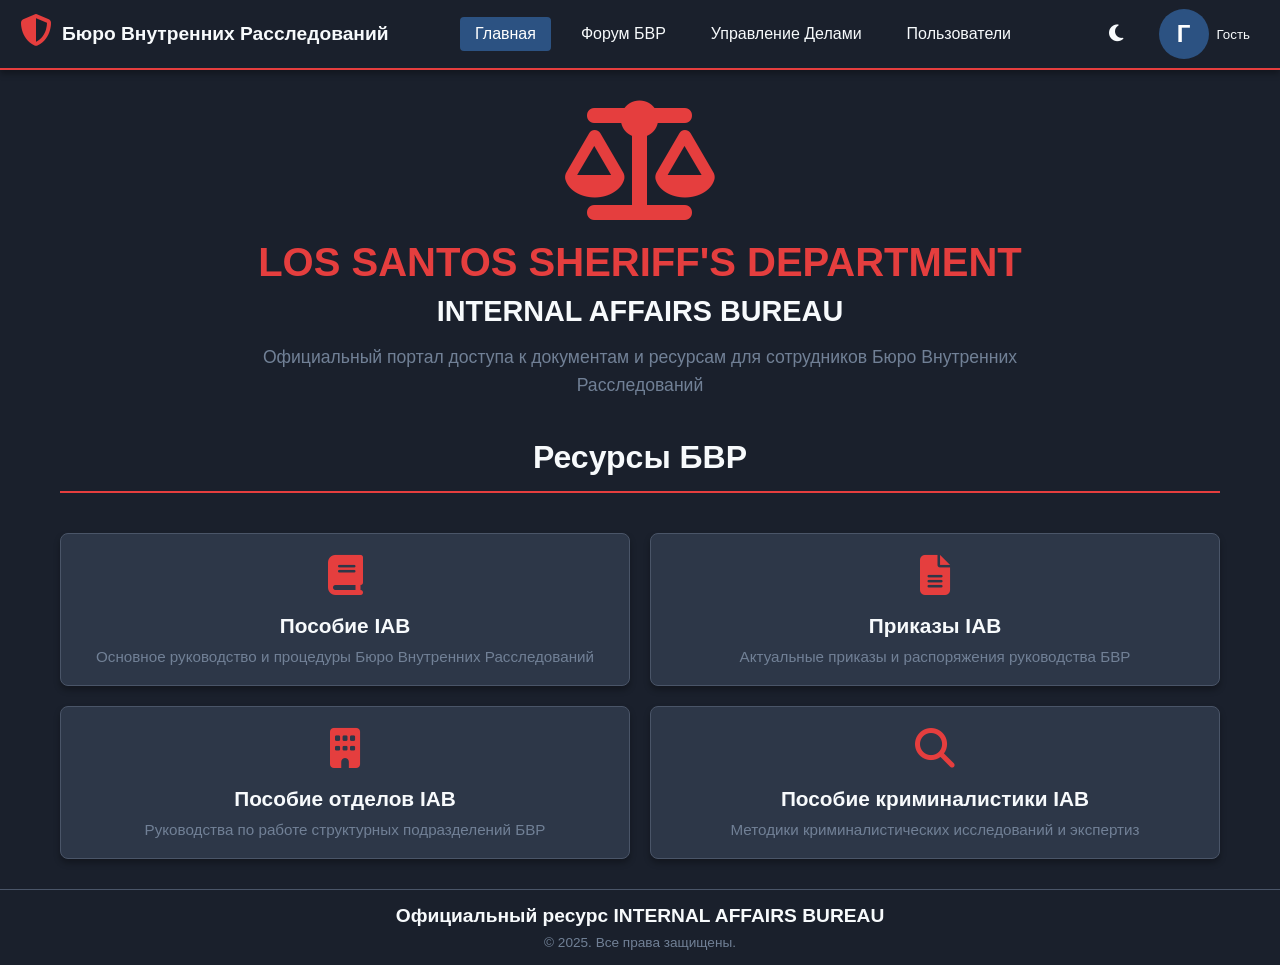
==== index.html @ ef1fb45d "Add files via upload" ====
<!DOCTYPE html>
<html lang="ru" data-theme="dark">
<head>
    <meta charset="UTF-8">
    <meta name="viewport" content="width=device-width, initial-scale=1.0">
    <title>Бюро Внутренних Расследований</title>
    <link rel="stylesheet" href="https://cdnjs.cloudflare.com/ajax/libs/font-awesome/6.4.0/css/all.min.css">
    <style>
        :root {
            --primary: #1a3a5f;
            --secondary: #2c5282;
            --accent: #e53e3e;
            --light: #f7fafc;
            --dark: #1a202c;
            --gray: #718096;
            --success: #38a169;
            --warning: #dd6b20;
            --danger: #e53e3e;
            --header-height: 70px;
            --footer-height: 60px;
            --transition: all 0.3s ease;
        }

        [data-theme="light"] {
            --bg: #f0f4f8;
            --text: #1a202c;
            --card-bg: #ffffff;
            --border: #e2e8f0;
            --nav-bg: #ffffff;
            --shadow: 0 4px 6px rgba(0, 0, 0, 0.1);
            --modal-bg: rgba(0, 0, 0, 0.5);
        }

        [data-theme="dark"] {
            --bg: #1a202c;
            --text: #f7fafc;
            --card-bg: #2d3748;
            --border: #4a5568;
            --nav-bg: #1a202c;
            --shadow: 0 4px 6px rgba(0, 0, 0, 0.3);
            --modal-bg: rgba(0, 0, 0, 0.7);
        }

        * {
            margin: 0;
            padding: 0;
            box-sizing: border-box;
            font-family: 'Segoe UI', Tahoma, Geneva, Verdana, sans-serif;
        }

        body {
            background-color: var(--bg);
            color: var(--text);
            min-height: 100vh;
            display: flex;
            flex-direction: column;
            transition: var(--transition);
        }

        /* Header Styles */
        header {
            background-color: var(--nav-bg);
            border-bottom: 2px solid var(--accent);
            height: var(--header-height);
            position: sticky;
            top: 0;
            z-index: 100;
            box-shadow: var(--shadow);
        }

        .navbar {
            display: flex;
            justify-content: space-between;
            align-items: center;
            padding: 0 20px;
            height: 100%;
        }

        .logo-container {
            display: flex;
            align-items: center;
            gap: 10px;
        }

        .logo {
            height: 40px;
            width: auto;
        }

        .brand {
            font-size: 1.2rem;
            font-weight: bold;
            color: var(--text);
        }

        .nav-links {
            display: flex;
            gap: 15px;
        }

        .nav-link {
            padding: 8px 15px;
            border-radius: 4px;
            color: var(--text);
            text-decoration: none;
            font-weight: 500;
            transition: var(--transition);
        }

        .nav-link:hover, .nav-link.active {
            background-color: var(--secondary);
            color: white;
        }

        .nav-controls {
            display: flex;
            align-items: center;
            gap: 15px;
        }

        .theme-toggle {
            background: none;
            border: none;
            color: var(--text);
            cursor: pointer;
            font-size: 1.2rem;
            width: 36px;
            height: 36px;
            border-radius: 50%;
            display: flex;
            align-items: center;
            justify-content: center;
            transition: var(--transition);
        }

        .theme-toggle:hover {
            background-color: rgba(255, 255, 255, 0.1);
        }

        .user-menu {
            position: relative;
        }

        .user-btn {
            background: none;
            border: none;
            color: var(--text);
            display: flex;
            align-items: center;
            gap: 8px;
            cursor: pointer;
            padding: 5px 10px;
            border-radius: 20px;
            transition: var(--transition);
        }

        .user-btn:hover {
            background-color: rgba(255, 255, 255, 0.1);
        }

        .user-avatar {
            width: 32px;
            height: 32px;
            border-radius: 50%;
            background-color: var(--secondary);
            display: flex;
            align-items: center;
            justify-content: center;
            color: white;
            font-weight: bold;
        }

        .dropdown {
            position: absolute;
            top: 100%;
            right: 0;
            background-color: var(--card-bg);
            border: 1px solid var(--border);
            border-radius: 6px;
            box-shadow: var(--shadow);
            min-width: 200px;
            margin-top: 5px;
            overflow: hidden;
            display: none;
            z-index: 10;
        }

        .dropdown.show {
            display: block;
        }

        .dropdown-item {
            padding: 10px 15px;
            color: var(--text);
            text-decoration: none;
            display: block;
            transition: var(--transition);
        }

        .dropdown-item:hover {
            background-color: var(--secondary);
            color: white;
        }

        /* Main Content Styles */
        main {
            flex: 1;
            padding: 30px 20px;
            max-width: 1200px;
            margin: 0 auto;
            width: 100%;
        }

        .hero {
            text-align: center;
            margin-bottom: 40px;
        }

        .main-logo {
            max-width: 300px;
            margin: 0 auto 20px;
            display: block;
        }

        .hero h1 {
            font-size: 2.5rem;
            margin-bottom: 10px;
            color: var(--accent);
        }

        .hero h2 {
            font-size: 1.8rem;
            margin-bottom: 15px;
            color: var(--text);
        }

        .hero p {
            font-size: 1.1rem;
            color: var(--gray);
            max-width: 800px;
            margin: 0 auto;
            line-height: 1.6;
        }

        .resources-grid {
            display: grid;
            grid-template-columns: repeat(2, 1fr);
            gap: 20px;
            margin-top: 40px;
        }

        .resource-card {
            background-color: var(--card-bg);
            border: 1px solid var(--border);
            border-radius: 8px;
            padding: 20px;
            text-align: center;
            transition: var(--transition);
            box-shadow: var(--shadow);
            cursor: pointer;
        }

        .resource-card:hover {
            transform: translateY(-5px);
            box-shadow: 0 10px 20px rgba(0, 0, 0, 0.1);
            border-color: var(--accent);
        }

        .resource-icon {
            font-size: 2.5rem;
            margin-bottom: 15px;
            color: var(--accent);
        }

        .resource-title {
            font-size: 1.3rem;
            margin-bottom: 10px;
            color: var(--text);
        }

        .resource-desc {
            color: var(--gray);
            font-size: 0.95rem;
        }

        /* Footer Styles */
        footer {
            background-color: var(--nav-bg);
            border-top: 1px solid var(--border);
            padding: 15px 20px;
            text-align: center;
            margin-top: auto;
        }

        .footer-content {
            display: flex;
            flex-direction: column;
            align-items: center;
        }

        .footer-logo {
            font-weight: bold;
            font-size: 1.2rem;
            margin-bottom: 8px;
            color: var(--text);
        }

        .copyright {
            font-size: 0.85rem;
            color: var(--gray);
        }

        /* Modal Styles */
        .modal {
            display: none;
            position: fixed;
            top: 0;
            left: 0;
            width: 100%;
            height: 100%;
            background-color: var(--modal-bg);
            z-index: 1000;
            align-items: center;
            justify-content: center;
        }

        .modal.show {
            display: flex;
        }

        .modal-content {
            background-color: var(--card-bg);
            border-radius: 8px;
            padding: 25px;
            width: 90%;
            max-width: 500px;
            position: relative;
            box-shadow: var(--shadow);
        }

        .close {
            position: absolute;
            top: 15px;
            right: 15px;
            font-size: 1.5rem;
            color: var(--text);
            cursor: pointer;
        }

        .close:hover {
            color: var(--accent);
        }

        .form-group {
            margin-bottom: 20px;
        }

        .form-group label {
            display: block;
            margin-bottom: 8px;
            font-weight: 500;
        }

        .form-group input,
        .form-group select,
        .form-group textarea {
            width: 100%;
            padding: 10px;
            border: 1px solid var(--border);
            border-radius: 4px;
            background-color: var(--bg);
            color: var(--text);
            font-size: 1rem;
        }

        /* Button Styles */
        .btn {
            display: inline-block;
            padding: 10px 20px;
            background-color: var(--secondary);
            color: white;
            border: none;
            border-radius: 4px;
            cursor: pointer;
            font-weight: 500;
            transition: var(--transition);
            text-decoration: none;
            font-size: 1rem;
        }

        .btn:hover {
            background-color: var(--primary);
            transform: translateY(-2px);
        }

        .btn-sm {
            padding: 6px 12px;
            font-size: 0.9rem;
        }

        .btn-accent {
            background-color: var(--accent);
        }

        .btn-accent:hover {
            background-color: #c53030;
        }

        .btn-danger {
            background-color: var(--danger);
        }

        .btn-danger:hover {
            background-color: #c53030;
        }

        /* Section Title */
        .section-title {
            text-align: center;
            margin: 0 0 30px;
            padding-bottom: 15px;
            border-bottom: 2px solid var(--accent);
            font-size: 2rem;
        }

        /* Page Content Styles */
        .page-content {
            display: none;
        }
        
        .page-content.active {
            display: block;
        }

        /* Responsive Styles */
        @media (max-width: 768px) {
            .resources-grid {
                grid-template-columns: 1fr;
            }
            
            .nav-links {
                display: none;
            }
            
            .brand {
                font-size: 1rem;
            }
            
            .case-controls, .user-controls {
                flex-direction: column;
            }
            
            .case-filters, .user-filters {
                width: 100%;
            }
            
            .user-item {
                flex-direction: column;
                align-items: flex-start;
            }
            
            .user-actions {
                width: 100%;
                justify-content: flex-end;
            }
            
            .hero h1 {
                font-size: 1.8rem;
            }
            
            .hero h2 {
                font-size: 1.4rem;
            }
        }
        
        /* Forum Styles */
        .forum-container {
            padding: 20px;
        }
        
        .forum-categories {
            display: flex;
            flex-direction: column;
            gap: 30px;
        }
        
        .forum-category {
            background-color: var(--card-bg);
            border-radius: 8px;
            padding: 20px;
            box-shadow: var(--shadow);
        }
        
        .forum-category h2 {
            margin-bottom: 15px;
            padding-bottom: 10px;
            border-bottom: 1px solid var(--border);
        }
        
        .forum-sections {
            display: grid;
            grid-template-columns: repeat(auto-fill, minmax(300px, 1fr));
            gap: 15px;
        }
        
        .forum-section {
            background-color: var(--bg);
            border-radius: 6px;
            padding: 15px;
            display: flex;
            gap: 15px;
            align-items: center;
            transition: var(--transition);
            border: 1px solid var(--border);
            cursor: pointer;
        }
        
        .forum-section:hover {
            border-color: var(--accent);
            transform: translateY(-3px);
        }
        
        .forum-section i {
            font-size: 2rem;
            color: var(--accent);
        }
        
        /* Case Management Styles */
        .case-management {
            padding: 20px;
        }
        
        .case-controls {
            display: flex;
            justify-content: space-between;
            margin-bottom: 20px;
            flex-wrap: wrap;
            gap: 10px;
        }
        
        .case-filters {
            display: flex;
            gap: 10px;
        }
        
        .cases-list {
            display: grid;
            grid-template-columns: repeat(auto-fill, minmax(350px, 1fr));
            gap: 20px;
        }
        
        .case-item {
            background-color: var(--card-bg);
            border-radius: 8px;
            padding: 20px;
            box-shadow: var(--shadow);
            border: 1px solid var(--border);
            display: flex;
            flex-direction: column;
            gap: 15px;
        }
        
        .case-header {
            display: flex;
            justify-content: space-between;
            align-items: center;
            border-bottom: 1px solid var(--border);
            padding-bottom: 10px;
        }
        
        .case-status {
            padding: 4px 10px;
            border-radius: 20px;
            font-size: 0.85rem;
            font-weight: 500;
        }
        
        .case-status.active {
            background-color: rgba(56, 161, 105, 0.2);
            color: var(--success);
        }
        
        .case-status.pending {
            background-color: rgba(221, 107, 32, 0.2);
            color: var(--warning);
        }
        
        .case-status.closed {
            background-color: rgba(66, 153, 225, 0.2);
            color: #4299e1;
        }
        
        .case-content p {
            margin-bottom: 8px;
            font-size: 0.95rem;
        }
        
        .case-actions {
            display: flex;
            gap: 10px;
            margin-top: auto;
        }
        
        /* Users Management Styles */
        .users-management {
            padding: 20px;
        }
        
        .user-controls {
            display: flex;
            justify-content: space-between;
            margin-bottom: 20px;
            flex-wrap: wrap;
            gap: 10px;
        }
        
        .user-filters {
            display: flex;
            gap: 10px;
        }
        
        .users-list {
            display: flex;
            flex-direction: column;
            gap: 15px;
        }
        
        .user-item {
            background-color: var(--card-bg);
            border-radius: 8px;
            padding: 15px;
            display: flex;
            align-items: center;
            gap: 20px;
            box-shadow: var(--shadow);
        }
        
        .user-avatar {
            width: 50px;
            height: 50px;
            border-radius: 50%;
            background-color: var(--secondary);
            display: flex;
            align-items: center;
            justify-content: center;
            color: white;
            font-size: 1.5rem;
        }
        
        .user-info {
            flex: 1;
        }
        
        .user-actions {
            display: flex;
            gap: 10px;
        }
        
        /* Profile Settings Styles */
        .profile-settings {
            padding: 20px;
            max-width: 600px;
            margin: 0 auto;
        }
        
        .settings-form {
            background-color: var(--card-bg);
            border-radius: 8px;
            padding: 25px;
            box-shadow: var(--shadow);
        }
        
        .avatar-preview {
            width: 100px;
            height: 100px;
            border-radius: 50%;
            background-color: var(--secondary);
            margin: 0 auto 20px;
            display: flex;
            align-items: center;
            justify-content: center;
            color: white;
            font-size: 2.5rem;
            cursor: pointer;
            transition: var(--transition);
        }
        
        .avatar-preview:hover {
            transform: scale(1.05);
        }
        
        /* BBCode Editor */
        .bbcode-toolbar {
            display: flex;
            flex-wrap: wrap;
            gap: 5px;
            margin-bottom: 10px;
            padding: 10px;
            background-color: var(--bg);
            border-radius: 4px;
        }
        
        .bbcode-btn {
            padding: 6px 10px;
            background-color: var(--secondary);
            color: white;
            border: none;
            border-radius: 4px;
            cursor: pointer;
            font-size: 0.9rem;
        }
        
        /* Forum Topic Styles */
        .topics-list {
            margin-top: 20px;
        }
        
        .topic-item {
            background-color: var(--card-bg);
            border-radius: 8px;
            padding: 15px;
            margin-bottom: 15px;
            box-shadow: var(--shadow);
            border-left: 4px solid var(--accent);
        }
        
        .topic-header {
            display: flex;
            justify-content: space-between;
            margin-bottom: 10px;
        }
        
        .topic-author {
            font-weight: bold;
            color: var(--accent);
        }
        
        .topic-date {
            color: var(--gray);
            font-size: 0.9rem;
        }
        
        .topic-content {
            line-height: 1.6;
        }
        
        .topic-actions {
            display: flex;
            gap: 10px;
            margin-top: 15px;
        }
        
        /* Case Form */
        .case-form {
            background-color: var(--card-bg);
            border-radius: 8px;
            padding: 20px;
            margin-top: 20px;
            box-shadow: var(--shadow);
        }
    </style>
</head>
<body>
    <!-- Header with Navigation -->
    <header>
        <div class="navbar">
            <div class="logo-container">
                <div class="logo">
                    <i class="fas fa-shield-alt" style="font-size: 32px; color: #e53e3e;"></i>
                </div>
                <div class="brand">Бюро Внутренних Расследований</div>
            </div>
            
            <div class="nav-links">
                <a href="#" class="nav-link active" data-page="home">Главная</a>
                <a href="#" class="nav-link" data-page="forum">Форум БВР</a>
                <a href="#" class="nav-link" data-page="case-management">Управление Делами</a>
                <a href="#" class="nav-link" data-page="users">Пользователи</a>
                <a href="#" class="nav-link" data-page="profile" style="display: none;">Профиль</a>
            </div>
            
            <div class="nav-controls">
                <button class="theme-toggle" id="themeToggle">
                    <i class="fas fa-moon"></i>
                </button>
                
                <div class="user-menu">
                    <button class="user-btn" id="userBtn">
                        <div class="user-avatar">Г</div>
                        <span>Гость</span>
                    </button>
                    <div class="dropdown" id="userDropdown">
                        <a href="#" class="dropdown-item" id="loginBtn"><i class="fas fa-sign-in-alt"></i> Вход</a>
                        <a href="#" class="dropdown-item" id="registerBtn"><i class="fas fa-user-plus"></i> Регистрация</a>
                        <a href="#" class="dropdown-item" id="profileBtn" style="display: none;"><i class="fas fa-user"></i> Профиль</a>
                        <a href="#" class="dropdown-item" id="settingsBtn" style="display: none;"><i class="fas fa-cog"></i> Настройки</a>
                        <a href="#" class="dropdown-item" id="logoutBtn" style="display: none;"><i class="fas fa-sign-out-alt"></i> Выход</a>
                    </div>
                </div>
            </div>
        </div>
    </header>

    <!-- Main Content -->
    <main>
        <!-- Home Page -->
        <div class="page-content active" id="home-page">
            <div class="hero">
                <div class="main-logo">
                    <i class="fas fa-balance-scale" style="font-size: 120px; color: #e53e3e;"></i>
                </div>
                <h1>LOS SANTOS SHERIFF'S DEPARTMENT</h1>
                <h2>INTERNAL AFFAIRS BUREAU</h2>
                <p>Официальный портал доступа к документам и ресурсам для сотрудников Бюро Внутренних Расследований</p>
            </div>

            <h2 class="section-title">Ресурсы БВР</h2>
            <div class="resources-grid">
                <div class="resource-card" onclick="window.open('https://docs.google.com/document/d/1oNwcgX902Zh9iy9ZfoCXnQemDhZBsZtHd0tZ_c1bdkY/edit?tab=t.0#heading=h.5oulluxvv4j5', '_blank')">
                    <div class="resource-icon">
                        <i class="fas fa-book"></i>
                    </div>
                    <h3 class="resource-title">Пособие IAB</h3>
                    <p class="resource-desc">Основное руководство и процедуры Бюро Внутренних Расследований</p>
                </div>
                
                <div class="resource-card" onclick="window.open('https://docs.google.com/document/d/1yV4TeyV04Gg5QCcwyMv9TaFEt6fPbW7Fd2IRiOkOweI/edit?tab=t.q52igi6pf1eq', '_blank')">
                    <div class="resource-icon">
                        <i class="fas fa-file-alt"></i>
                    </div>
                    <h3 class="resource-title">Приказы IAB</h3>
                    <p class="resource-desc">Актуальные приказы и распоряжения руководства БВР</p>
                </div>
                
                <div class="resource-card" onclick="window.open('https://docs.google.com/document/d/1UMbZJZiUbL6OUg8_9TuSyHjbzWzK6aEUXjxRyZH4d3w/edit?tab=t.0', '_blank')">
                    <div class="resource-icon">
                        <i class="fas fa-building"></i>
                    </div>
                    <h3 class="resource-title">Пособие отделов IAB</h3>
                    <p class="resource-desc">Руководства по работе структурных подразделений БВР</p>
                </div>
                
                <div class="resource-card" onclick="window.open('https://docs.google.com/document/d/1QJ_Sp-XSzlXXILdmsaa5x7OhPvTZOOhRo--KboiDqRY/edit?tab=t.0', '_blank')">
                    <div class="resource-icon">
                        <i class="fas fa-search"></i>
                    </div>
                    <h3 class="resource-title">Пособие криминалистики IAB</h3>
                    <p class="resource-desc">Методики криминалистических исследований и экспертиз</p>
                </div>
            </div>
        </div>
        
        <!-- Forum Page -->
        <div class="page-content" id="forum-page">
            <div class="forum-container">
                <h1 class="section-title">Форум Бюро Внутренних Расследований</h1>
                
                <!-- BBCode Toolbar -->
                <div class="bbcode-toolbar">
                    <button class="bbcode-btn" onclick="insertBBCode('b')"><b>B</b></button>
                    <button class="bbcode-btn" onclick="insertBBCode('i')"><i>I</i></button>
                    <button class="bbcode-btn" onclick="insertBBCode('u')"><u>U</u></button>
                    <button class="bbcode-btn" onclick="insertBBCode('url')">URL</button>
                    <button class="bbcode-btn" onclick="insertBBCode('img')">IMG</button>
                    <button class="bbcode-btn" onclick="insertBBCode('quote')">QUOTE</button>
                    <button class="bbcode-btn" onclick="insertBBCode('list')">LIST</button>
                    <button class="bbcode-btn" onclick="insertBBCode('code')">CODE</button>
                    <button class="bbcode-btn" onclick="insertBBCode('color')">COLOR</button>
                </div>
                
                <!-- Forum Categories -->
                <div class="forum-categories">
                    <!-- Кейс-Файл -->
                    <div class="forum-category">
                        <h2>Кейс-Файл</h2>
                        <div class="forum-sections">
                            <div class="forum-section" data-section="current-investigations">
                                <i class="fas fa-folder-open"></i>
                                <div>
                                    <h3>Текущие Расследования</h3>
                                    <p>Активные расследования по сотрудникам</p>
                                </div>
                            </div>
                            <div class="forum-section" data-section="employee-cases">
                                <i class="fas fa-user-shield"></i>
                                <div>
                                    <h3>Дела Сотрудников</h3>
                                    <p>Индивидуальные дела сотрудников департамента</p>
                                </div>
                            </div>
                            <div class="forum-section" data-section="disciplinary-investigations">
                                <i class="fas fa-gavel"></i>
                                <div>
                                    <h3>Дисциплинарные Расследования</h3>
                                    <p>Расследования нарушений дисциплины</p>
                                </div>
                            </div>
                        </div>
                    </div>
                    
                    <!-- Постановления -->
                    <div class="forum-category">
                        <h2>Постановления</h2>
                        <div class="forum-sections">
                            <div class="forum-section" data-section="current-decrees">
                                <i class="fas fa-file-contract"></i>
                                <div>
                                    <h3>Текущие постановления</h3>
                                    <p>Актуальные постановления руководства</p>
                                </div>
                            </div>
                            <div class="forum-section" data-section="disciplinary-measures">
                                <i class="fas fa-balance-scale"></i>
                                <div>
                                    <h3>Дисциплинарные меры</h3>
                                    <p>Меры дисциплинарного воздействия</p>
                                </div>
                            </div>
                            <div class="forum-section" data-section="approved-decisions">
                                <i class="fas fa-stamp"></i>
                                <div>
                                    <h3>Утвержденные решения</h3>
                                    <p>Официально утвержденные решения по делам</p>
                                </div>
                            </div>
                        </div>
                    </div>
                    
                    <!-- Архивы -->
                    <div class="forum-category">
                        <h2>Архивы</h2>
                        <div class="forum-sections">
                            <div class="forum-section" data-section="completed-investigations">
                                <i class="fas fa-archive"></i>
                                <div>
                                    <h3>Завершенные Расследования</h3>
                                    <p>Архив завершенных дел</p>
                                </div>
                            </div>
                            <div class="forum-section" data-section="suspended-investigations">
                                <i class="fas fa-pause-circle"></i>
                                <div>
                                    <h3>Приостановленные Расследования</h3>
                                    <p>Дела, расследование которых приостановлено</p>
                                </div>
                            </div>
                            <div class="forum-section" data-section="historical-investigations">
                                <i class="fas fa-history"></i>
                                <div>
                                    <h3>Исторические устаревшие Расследования</h3>
                                    <p>Устаревшие архивные материалы</p>
                                </div>
                            </div>
                        </div>
                    </div>
                </div>
                
                <!-- Topics List -->
                <div class="topics-list" id="topicsContainer">
                    <div class="topic-item">
                        <div class="topic-header">
                            <div class="topic-author">Иванов И.И.</div>
                            <div class="topic-date">15.07.2025 14:30</div>
                        </div>
                        <h3>Нарушение процедуры задержания - дело #2025-001</h3>
                        <div class="topic-content">
                            <p>Сотрудник: Петров П.П.</p>
                            <p>Описание: Нарушение процедуры задержания при проведении спецоперации в центре города.</p>
                            <p>Статус: <span class="case-status active">Активно</span></p>
                        </div>
                        <div class="topic-actions">
                            <button class="btn btn-sm"><i class="fas fa-comment"></i> Ответить</button>
                            <button class="btn btn-sm"><i class="fas fa-share"></i> Поделиться</button>
                        </div>
                    </div>
                    
                    <div class="topic-item">
                        <div class="topic-header">
                            <div class="topic-author">Сидорова А.А.</div>
                            <div class="topic-date">14.07.2025 10:15</div>
                        </div>
                        <h3>Несвоевременное оформление документов - дело #2025-002</h3>
                        <div class="topic-content">
                            <p>Сотрудник: Козлов Д.Д.</p>
                            <p>Описание: Несвоевременное оформление протоколов задержания в течение 3 рабочих дней.</p>
                            <p>Статус: <span class="case-status pending">На рассмотрении</span></p>
                        </div>
                        <div class="topic-actions">
                            <button class="btn btn-sm"><i class="fas fa-comment"></i> Ответить</button>
                            <button class="btn btn-sm"><i class="fas fa-share"></i> Поделиться</button>
                        </div>
                    </div>
                </div>
                
                <!-- New Topic Form -->
                <div class="case-form">
                    <h2>Создать новую тему</h2>
                    <form id="topicForm">
                        <div class="form-group">
                            <label for="topicTitle">Заголовок темы:</label>
                            <input type="text" id="topicTitle" required>
                        </div>
                        <div class="form-group">
                            <label for="topicCategory">Категория:</label>
                            <select id="topicCategory" required>
                                <option value="">Выберите категорию</option>
                                <option value="current-investigations">Текущие Расследования</option>
                                <option value="employee-cases">Дела Сотрудников</option>
                                <option value="disciplinary-investigations">Дисциплинарные Расследования</option>
                                <option value="current-decrees">Текущие постановления</option>
                                <option value="disciplinary-measures">Дисциплинарные меры</option>
                                <option value="approved-decisions">Утвержденные решения</option>
                                <option value="completed-investigations">Завершенные Расследования</option>
                                <option value="suspended-investigations">Приостановленные Расследования</option>
                                <option value="historical-investigations">Исторические устаревшие Расследования</option>
                            </select>
                        </div>
                        <div class="form-group">
                            <label for="topicContent">Содержание:</label>
                            <textarea id="topicContent" rows="10" required></textarea>
                        </div>
                        <button type="submit" class="btn">Создать тему</button>
                    </form>
                </div>
            </div>
        </div>
        
        <!-- Case Management Page -->
        <div class="page-content" id="case-management-page">
            <div class="case-management">
                <h1 class="section-title">Управление Делами</h1>
                
                <div class="case-controls">
                    <button class="btn" id="newCaseBtn"><i class="fas fa-plus"></i> Новое дело</button>
                    <div class="case-filters">
                        <select id="caseStatusFilter">
                            <option value="all">Все статусы</option>
                            <option value="active">Активные</option>
                            <option value="pending">На рассмотрении</option>
                            <option value="closed">Закрытые</option>
                        </select>
                        <input type="text" id="caseSearch" placeholder="Поиск по делам...">
                    </div>
                </div>
                
                <div class="cases-list" id="casesContainer">
                    <!-- Cases will be dynamically added here -->
                </div>
                
                <!-- Case Form -->
                <div class="case-form" id="caseFormContainer" style="display: none;">
                    <h2 id="caseFormTitle">Создать новое дело</h2>
                    <form id="caseForm">
                        <div class="form-group">
                            <label for="caseTitle">Название дела:</label>
                            <input type="text" id="caseTitle" required>
                        </div>
                        <div class="form-group">
                            <label for="caseEmployee">Сотрудник:</label>
                            <input type="text" id="caseEmployee" required>
                        </div>
                        <div class="form-group">
                            <label for="caseDescription">Описание:</label>
                            <textarea id="caseDescription" rows="4" required></textarea>
                        </div>
                        <div class="form-group">
                            <label for="caseCategory">Категория:</label>
                            <select id="caseCategory" required>
                                <option value="investigation">Расследование</option>
                                <option value="disciplinary">Дисциплинарное дело</option>
                                <option value="complaint">Жалоба</option>
                            </select>
                        </div>
                        <div class="form-group">
                            <label for="casePriority">Приоритет:</label>
                            <select id="casePriority" required>
                                <option value="high">Высокий</option>
                                <option value="medium" selected>Средний</option>
                                <option value="low">Низкий</option>
                            </select>
                        </div>
                        <div class="case-actions">
                            <button type="submit" class="btn">Сохранить</button>
                            <button type="button" class="btn btn-danger" id="cancelCaseBtn">Отмена</button>
                        </div>
                    </form>
                </div>
            </div>
        </div>
        
        <!-- Users Page -->
        <div class="page-content" id="users-page">
            <div class="users-management">
                <h1 class="section-title">Управление Пользователями</h1>
                
                <div class="user-controls">
                    <button class="btn" id="addUserBtn"><i class="fas fa-user-plus"></i> Добавить пользователя</button>
                    <div class="user-filters">
                        <select id="userRoleFilter">
                            <option value="all">Все роли</option>
                            <option value="owner">Владелец</option>
                            <option value="admin">Администратор</option>
                            <option value="moderator">Модератор</option>
                            <option value="user">Пользователь</option>
                        </select>
                        <input type="text" id="userSearch" placeholder="Поиск пользователей...">
                    </div>
                </div>
                
                <div class="users-list" id="usersContainer">
                    <!-- Users will be dynamically added here -->
                </div>
                
                <!-- User Form -->
                <div class="case-form" id="userFormContainer" style="display: none;">
                    <h2 id="userFormTitle">Добавить пользователя</h2>
                    <form id="userForm">
                        <div class="form-group">
                            <label for="userFullname">Полное имя:</label>
                            <input type="text" id="userFullname" required>
                        </div>
                        <div class="form-group">
                            <label for="userLogin">Логин:</label>
                            <input type="text" id="userLogin" required>
                        </div>
                        <div class="form-group">
                            <label for="userEmail">Email:</label>
                            <input type="email" id="userEmail" required>
                        </div>
                        <div class="form-group">
                            <label for="userRole">Роль:</label>
                            <select id="userRole" required>
                                <option value="owner">Владелец</option>
                                <option value="admin">Администратор</option>
                                <option value="moderator">Модератор</option>
                                <option value="user">Пользователь</option>
                            </select>
                        </div>
                        <div class="form-group">
                            <label for="userPassword">Пароль:</label>
                            <input type="password" id="userPassword" required>
                        </div>
                        <div class="form-group">
                            <label for="userConfirmPassword">Подтвердите пароль:</label>
                            <input type="password" id="userConfirmPassword" required>
                        </div>
                        <div class="case-actions">
                            <button type="submit" class="btn">Сохранить</button>
                            <button type="button" class="btn btn-danger" id="cancelUserBtn">Отмена</button>
                        </div>
                    </form>
                </div>
            </div>
        </div>
        
        <!-- Profile Page -->
        <div class="page-content" id="profile-page">
            <div class="profile-settings">
                <h1 class="section-title">Настройки профиля</h1>
                
                <div class="settings-form">
                    <div class="avatar-preview" id="avatarPreview">
                        <i class="fas fa-user"></i>
                    </div>
                    
                    <form id="profileForm">
                        <div class="form-group">
                            <label for="profileUsername">Логин:</label>
                            <input type="text" id="profileUsername" value="Гость" disabled>
                        </div>
                        <div class="form-group">
                            <label for="profileFullname">Полное имя:</label>
                            <input type="text" id="profileFullname" placeholder="Введите ваше имя">
                        </div>
                        <div class="form-group">
                            <label for="profileEmail">Email:</label>
                            <input type="email" id="profileEmail" placeholder="Введите ваш email">
                        </div>
                        <div class="form-group">
                            <label for="profileRole">Роль:</label>
                            <input type="text" id="profileRole" value="Гость" disabled>
                        </div>
                        <div class="form-group">
                            <label for="profilePosition">Должность:</label>
                            <input type="text" id="profilePosition" placeholder="Введите вашу должность">
                        </div>
                        <div class="form-group">
                            <label for="profilePassword">Новый пароль:</label>
                            <input type="password" id="profilePassword" placeholder="Введите новый пароль">
                        </div>
                        <div class="form-group">
                            <label for="profileConfirmPassword">Подтвердите пароль:</label>
                            <input type="password" id="profileConfirmPassword" placeholder="Повторите новый пароль">
                        </div>
                        <button type="submit" class="btn">Сохранить изменения</button>
                    </form>
                </div>
            </div>
        </div>
    </main>

    <!-- Login Modal -->
    <div class="modal" id="loginModal">
        <div class="modal-content">
            <span class="close">&times;</span>
            <h2>Вход в систему</h2>
            <form id="loginForm">
                <div class="form-group">
                    <label for="loginUsername">Логин:</label>
                    <input type="text" id="loginUsername" required>
                </div>
                <div class="form-group">
                    <label for="loginPassword">Пароль:</label>
                    <input type="password" id="loginPassword" required>
                </div>
                <button type="submit" class="btn">Войти</button>
            </form>
        </div>
    </div>

    <!-- Register Modal -->
    <div class="modal" id="registerModal">
        <div class="modal-content">
            <span class="close">&times;</span>
            <h2>Регистрация</h2>
            <form id="registerForm">
                <div class="form-group">
                    <label for="regFullname">Полное имя:</label>
                    <input type="text" id="regFullname" required>
                </div>
                <div class="form-group">
                    <label for="regUsername">Логин:</label>
                    <input type="text" id="regUsername" required>
                </div>
                <div class="form-group">
                    <label for="regEmail">Email:</label>
                    <input type="email" id="regEmail" required>
                </div>
                <div class="form-group">
                    <label for="regPassword">Пароль:</label>
                    <input type="password" id="regPassword" required>
                </div>
                <div class="form-group">
                    <label for="regConfirmPassword">Повторите пароль:</label>
                    <input type="password" id="regConfirmPassword" required>
                </div>
                <button type="submit" class="btn">Зарегистрироваться</button>
            </form>
        </div>
    </div>

    <!-- Footer -->
    <footer>
        <div class="footer-content">
            <div class="footer-logo">Официальный ресурс INTERNAL AFFAIRS BUREAU</div>
            <div class="copyright">© 2025. Все права защищены.</div>
        </div>
    </footer>

    <script>
        // Инициализация данных
        let currentUser = null;
        let cases = [];
        let users = [];
        let forumTopics = [];
        
        // Загрузка данных из localStorage
        function loadData() {
            const savedCases = localStorage.getItem('iabCases');
            const savedUsers = localStorage.getItem('iabUsers');
            const savedTopics = localStorage.getItem('iabForumTopics');
            
            if (savedCases) cases = JSON.parse(savedCases);
            if (savedUsers) users = JSON.parse(savedUsers);
            if (savedTopics) forumTopics = JSON.parse(savedTopics);
            
            // Если нет пользователей, создаем начального админа
            if (users.length === 0) {
                users.push({
                    id: 1,
                    fullname: 'Администратор',
                    username: 'admin',
                    email: 'admin@iab.gov',
                    role: 'admin',
                    password: 'admin123',
                    date: '01.01.2025'
                });
                saveUsers();
            }
            
            // Если нет дел, создаем демо-дела
            if (cases.length === 0) {
                cases.push(
                    {
                        id: 1,
                        title: 'Дело #2025-001',
                        employee: 'Иванов И.И.',
                        description: 'Нарушение процедуры задержания',
                        date: '01.07.2025',
                        status: 'active',
                        category: 'investigation'
                    },
                    {
                        id: 2,
                        title: 'Дело #2025-002',
                        employee: 'Петров П.П.',
                        description: 'Несвоевременное оформление документов',
                        date: '03.07.2025',
                        status: 'pending',
                        category: 'disciplinary'
                    },
                    {
                        id: 3,
                        title: 'Дело #2025-003',
                        employee: 'Сидоров С.С.',
                        description: 'Нарушение дресс-кода',
                        date: '05.07.2025',
                        status: 'closed',
                        category: 'complaint'
                    }
                );
                saveCases();
            }
            
            // Если нет тем форума, создаем демо-темы
            if (forumTopics.length === 0) {
                forumTopics.push(
                    {
                        id: 1,
                        title: 'Нарушение процедуры задержания - дело #2025-001',
                        author: 'Иванов И.И.',
                        date: '15.07.2025 14:30',
                        content: 'Сотрудник: Петров П.П.\nОписание: Нарушение процедуры задержания при проведении спецоперации в центре города.\nСтатус: Активно',
                        category: 'current-investigations'
                    },
                    {
                        id: 2,
                        title: 'Несвоевременное оформление документов - дело #2025-002',
                        author: 'Сидорова А.А.',
                        date: '14.07.2025 10:15',
                        content: 'Сотрудник: Козлов Д.Д.\nОписание: Несвоевременное оформление протоколов задержания в течение 3 рабочих дней.\nСтатус: На рассмотрении',
                        category: 'disciplinary-investigations'
                    }
                );
                saveForumTopics();
            }
            
            // Отображаем данные
            renderCases();
            renderUsers();
            renderForumTopics();
        }
        
        // Сохранение данных в localStorage
        function saveCases() {
            localStorage.setItem('iabCases', JSON.stringify(cases));
        }
        
        function saveUsers() {
            localStorage.setItem('iabUsers', JSON.stringify(users));
        }
        
        function saveForumTopics() {
            localStorage.setItem('iabForumTopics', JSON.stringify(forumTopics));
        }
        
        // Отрисовка списка дел
        function renderCases() {
            const container = document.getElementById('casesContainer');
            container.innerHTML = '';
            
            cases.forEach(caseItem => {
                const statusClass = caseItem.status === 'active' ? 'active' : 
                                  caseItem.status === 'pending' ? 'pending' : 'closed';
                const statusText = caseItem.status === 'active' ? 'Активно' : 
                                  caseItem.status === 'pending' ? 'На рассмотрении' : 'Закрыто';
                
                const caseElement = document.createElement('div');
                caseElement.className = 'case-item';
                caseElement.innerHTML = `
                    <div class="case-header">
                        <h3>${caseItem.title}</h3>
                        <span class="case-status ${statusClass}">${statusText}</span>
                    </div>
                    <div class="case-content">
                        <p><strong>Сотрудник:</strong> ${caseItem.employee}</p>
                        <p><strong>Описание:</strong> ${caseItem.description}</p>
                        <p><strong>Дата начала:</strong> ${caseItem.date}</p>
                    </div>
                    <div class="case-actions">
                        <button class="btn btn-sm edit-case" data-id="${caseItem.id}"><i class="fas fa-edit"></i> Редактировать</button>
                        <button class="btn btn-sm btn-accent move-to-forum" data-id="${caseItem.id}"><i class="fas fa-share"></i> На форум</button>
                        <button class="btn btn-sm btn-danger delete-case" data-id="${caseItem.id}"><i class="fas fa-trash"></i> Удалить</button>
                    </div>
                `;
                container.appendChild(caseElement);
            });
            
            // Навешиваем обработчики событий
            document.querySelectorAll('.edit-case').forEach(btn => {
                btn.addEventListener('click', () => editCase(btn.dataset.id));
            });
            
            document.querySelectorAll('.delete-case').forEach(btn => {
                btn.addEventListener('click', () => deleteCase(btn.dataset.id));
            });
            
            document.querySelectorAll('.move-to-forum').forEach(btn => {
                btn.addEventListener('click', () => moveToForum(btn.dataset.id));
            });
        }
        
        // Отрисовка списка пользователей
        function renderUsers() {
            const container = document.getElementById('usersContainer');
            container.innerHTML = '';
            
            users.forEach(user => {
                const roleIcon = user.role === 'owner' ? 'fa-crown' : 
                                user.role === 'admin' ? 'fa-shield-alt' : 
                                user.role === 'moderator' ? 'fa-user-shield' : 'fa-user';
                const roleText = user.role === 'owner' ? 'Владелец' : 
                                user.role === 'admin' ? 'Администратор' : 
                                user.role === 'moderator' ? 'Модератор' : 'Пользователь';
                
                const userElement = document.createElement('div');
                userElement.className = 'user-item';
                userElement.innerHTML = `
                    <div class="user-avatar">
                        <i class="fas ${roleIcon}"></i>
                    </div>
                    <div class="user-info">
                        <h3>${user.fullname} (${roleText})</h3>
                        <p>Дата регистрации: ${user.date}</p>
                    </div>
                    <div class="user-actions">
                        <button class="btn btn-sm edit-user" data-id="${user.id}"><i class="fas fa-edit"></i> Редактировать</button>
                        <button class="btn btn-sm btn-danger delete-user" data-id="${user.id}"><i class="fas fa-trash"></i> Удалить</button>
                    </div>
                `;
                container.appendChild(userElement);
            });
            
            // Навешиваем обработчики событий
            document.querySelectorAll('.edit-user').forEach(btn => {
                btn.addEventListener('click', () => editUser(btn.dataset.id));
            });
            
            document.querySelectorAll('.delete-user').forEach(btn => {
                btn.addEventListener('click', () => deleteUser(btn.dataset.id));
            });
        }
        
        // Отрисовка тем форума
        function renderForumTopics() {
            const container = document.getElementById('topicsContainer');
            container.innerHTML = '';
            
            forumTopics.forEach(topic => {
                const topicElement = document.createElement('div');
                topicElement.className = 'topic-item';
                topicElement.innerHTML = `
                    <div class="topic-header">
                        <div class="topic-author">${topic.author}</div>
                        <div class="topic-date">${topic.date}</div>
                    </div>
                    <h3>${topic.title}</h3>
                    <div class="topic-content">
                        <p>${topic.content.replace(/\n/g, '<br>')}</p>
                    </div>
                    <div class="topic-actions">
                        <button class="btn btn-sm"><i class="fas fa-comment"></i> Ответить</button>
                        <button class="btn btn-sm"><i class="fas fa-share"></i> Поделиться</button>
                    </div>
                `;
                container.appendChild(topicElement);
            });
        }
        
        // Редактирование дела
        function editCase(id) {
            const caseItem = cases.find(c => c.id == id);
            if (!caseItem) return;
            
            document.getElementById('caseFormTitle').textContent = 'Редактировать дело';
            document.getElementById('caseTitle').value = caseItem.title;
            document.getElementById('caseEmployee').value = caseItem.employee;
            document.getElementById('caseDescription').value = caseItem.description;
            document.getElementById('caseCategory').value = caseItem.category;
            document.getElementById('casePriority').value = caseItem.priority || 'medium';
            
            document.getElementById('caseFormContainer').style.display = 'block';
            document.getElementById('casesContainer').style.display = 'none';
            
            // Сохраняем ID дела для обновления
            document.getElementById('caseForm').dataset.id = id;
        }
        
        // Удаление дела
        function deleteCase(id) {
            if (confirm('Вы уверены, что хотите удалить это дело?')) {
                cases = cases.filter(c => c.id != id);
                saveCases();
                renderCases();
            }
        }
        
        // Перемещение дела на форум
        function moveToForum(id) {
            const caseItem = cases.find(c => c.id == id);
            if (!caseItem) return;
            
            const newTopic = {
                id: forumTopics.length + 1,
                title: caseItem.title,
                author: currentUser?.fullname || 'Система',
                date: new Date().toLocaleString('ru-RU', { day: '2-digit', month: '2-digit', year: 'numeric', hour: '2-digit', minute: '2-digit' }),
                content: `Сотрудник: ${caseItem.employee}\nОписание: ${caseItem.description}\nСтатус: ${caseItem.status === 'active' ? 'Активно' : caseItem.status === 'pending' ? 'На рассмотрении' : 'Закрыто'}`,
                category: 'current-investigations'
            };
            
            forumTopics.push(newTopic);
            saveForumTopics();
            renderForumTopics();
            
            alert(`Дело "${caseItem.title}" успешно перемещено на форум!`);
        }
        
        // Редактирование пользователя
        function editUser(id) {
            const user = users.find(u => u.id == id);
            if (!user) return;
            
            document.getElementById('userFormTitle').textContent = 'Редактировать пользователя';
            document.getElementById('userFullname').value = user.fullname;
            document.getElementById('userLogin').value = user.username;
            document.getElementById('userEmail').value = user.email;
            document.getElementById('userRole').value = user.role;
            document.getElementById('userPassword').value = '';
            document.getElementById('userConfirmPassword').value = '';
            
            document.getElementById('userFormContainer').style.display = 'block';
            document.getElementById('usersContainer').style.display = 'none';
            
            // Сохраняем ID пользователя для обновления
            document.getElementById('userForm').dataset.id = id;
        }
        
        // Удаление пользователя
        function deleteUser(id) {
            if (confirm('Вы уверены, что хотите удалить этого пользователя?')) {
                users = users.filter(u => u.id != id);
                saveUsers();
                renderUsers();
            }
        }
        
        // Вставка BBCode
        function insertBBCode(tag) {
            const textarea = document.getElementById('topicContent');
            if (!textarea) return;
            
            const startTag = `[${tag}]`;
            const endTag = `[/${tag}]`;
            
            const start = textarea.selectionStart;
            const end = textarea.selectionEnd;
            const selectedText = textarea.value.substring(start, end);
            
            textarea.value = textarea.value.substring(0, start) + 
                             startTag + selectedText + endTag + 
                             textarea.value.substring(end);
            
            textarea.focus();
            textarea.setSelectionRange(start + startTag.length, start + startTag.length + selectedText.length);
        }
        
        // Навигация
        function initNavigation() {
            const navLinks = document.querySelectorAll('.nav-link');
            const pages = document.querySelectorAll('.page-content');
            
            navLinks.forEach(link => {
                link.addEventListener('click', (e) => {
                    e.preventDefault();
                    const pageId = link.getAttribute('data-page');
                    
                    // Скрыть все страницы
                    pages.forEach(page => {
                        page.classList.remove('active');
                    });
                    
                    // Показать выбранную страницу
                    document.getElementById(`${pageId}-page`).classList.add('active');
                    
                    // Обновить активную ссылку в навигации
                    navLinks.forEach(l => l.classList.remove('active'));
                    link.classList.add('active');
                    
                    // Если открыта страница управления делами или пользователями, обновляем данные
                    if (pageId === 'case-management') {
                        renderCases();
                    } else if (pageId === 'users') {
                        renderUsers();
                    } else if (pageId === 'forum') {
                        renderForumTopics();
                    }
                });
            });
        }
        
        // Инициализация приложения
        function initApp() {
            // Загрузка данных
            loadData();
            
            // Настройка навигации
            initNavigation();
            
            // Theme Toggle
            const themeToggle = document.getElementById('themeToggle');
            const htmlElement = document.documentElement;
            
            themeToggle.addEventListener('click', () => {
                const currentTheme = htmlElement.getAttribute('data-theme');
                const newTheme = currentTheme === 'light' ? 'dark' : 'light';
                htmlElement.setAttribute('data-theme', newTheme);
                
                // Update icon
                themeToggle.innerHTML = newTheme === 'light' ? '<i class="fas fa-sun"></i>' : '<i class="fas fa-moon"></i>';
                
                // Save preference
                localStorage.setItem('theme', newTheme);
            });
            
            // Check for saved theme preference
            const savedTheme = localStorage.getItem('theme');
            if (savedTheme) {
                htmlElement.setAttribute('data-theme', savedTheme);
                themeToggle.innerHTML = savedTheme === 'light' ? '<i class="fas fa-sun"></i>' : '<i class="fas fa-moon"></i>';
            } else {
                // Default to dark theme
                htmlElement.setAttribute('data-theme', 'dark');
                themeToggle.innerHTML = '<i class="fas fa-moon"></i>';
            }
            
            // User Dropdown
            const userBtn = document.getElementById('userBtn');
            const userDropdown = document.getElementById('userDropdown');
            
            userBtn.addEventListener('click', (e) => {
                e.stopPropagation();
                userDropdown.classList.toggle('show');
            });
            
            // Close dropdown when clicking outside
            document.addEventListener('click', (e) => {
                if (!userDropdown.contains(e.target) && !userBtn.contains(e.target)) {
                    userDropdown.classList.remove('show');
                }
            });
            
            // Modal Handling
            const loginBtn = document.getElementById('loginBtn');
            const registerBtn = document.getElementById('registerBtn');
            const loginModal = document.getElementById('loginModal');
            const registerModal = document.getElementById('registerModal');
            const closeButtons = document.querySelectorAll('.close');
            
            // Login modal
            loginBtn.addEventListener('click', (e) => {
                e.preventDefault();
                loginModal.classList.add('show');
            });
            
            // Register modal
            registerBtn.addEventListener('click', (e) => {
                e.preventDefault();
                registerModal.classList.add('show');
            });
            
            // Close modals
            closeButtons.forEach(button => {
                button.addEventListener('click', () => {
                    const modal = button.closest('.modal');
                    modal.classList.remove('show');
                });
            });
            
            // Close modals when clicking outside
            window.addEventListener('click', (e) => {
                if (e.target.classList.contains('modal')) {
                    e.target.classList.remove('show');
                }
            });
            
            // Login form submission
            document.getElementById('loginForm').addEventListener('submit', (e) => {
                e.preventDefault();
                const username = document.getElementById('loginUsername').value;
                const password = document.getElementById('loginPassword').value;
                
                // Простая проверка для демо
                const user = users.find(u => u.username === username && u.password === password);
                
                if (user) {
                    currentUser = user;
                    
                    // Update user interface
                    const firstLetters = user.fullname.split(' ').map(n => n[0]).join('').toUpperCase();
                    userBtn.innerHTML = `
                        <div class="user-avatar">${firstLetters}</div>
                        <span>${user.fullname}</span>
                    `;
                    
                    // Update dropdown menu
                    document.getElementById('loginBtn').style.display = 'none';
                    document.getElementById('registerBtn').style.display = 'none';
                    document.getElementById('profileBtn').style.display = 'block';
                    document.getElementById('settingsBtn').style.display = 'block';
                    document.getElementById('logoutBtn').style.display = 'block';
                    
                    // Show profile link in navigation
                    document.querySelectorAll('.nav-link[data-page="profile"]').forEach(el => {
                        el.style.display = 'block';
                    });
                    
                    // Update profile page
                    document.getElementById('profileUsername').value = user.username;
                    document.getElementById('profileFullname').value = user.fullname;
                    document.getElementById('profileEmail').value = user.email;
                    document.getElementById('profileRole').value = user.role === 'owner' ? 'Владелец' : 
                                                                  user.role === 'admin' ? 'Администратор' : 
                                                                  user.role === 'moderator' ? 'Модератор' : 'Пользователь';
                    
                    loginModal.classList.remove('show');
                    alert(`Добро пожаловать, ${user.fullname}!`);
                } else {
                    alert('Неверный логин или пароль!');
                }
            });
            
            // Register form submission
            document.getElementById('registerForm').addEventListener('submit', (e) => {
                e.preventDefault();
                const fullname = document.getElementById('regFullname').value;
                const username = document.getElementById('regUsername').value;
                const email = document.getElementById('regEmail').value;
                const password = document.getElementById('regPassword').value;
                const confirmPassword = document.getElementById('regConfirmPassword').value;
                
                if (password !== confirmPassword) {
                    alert('Пароли не совпадают!');
                    return;
                }
                
                if (users.some(u => u.username === username)) {
                    alert('Пользователь с таким логином уже существует!');
                    return;
                }
                
                const newUser = {
                    id: users.length + 1,
                    fullname,
                    username,
                    email,
                    role: 'user',
                    password,
                    date: new Date().toLocaleDateString('ru-RU')
                };
                
                users.push(newUser);
                saveUsers();
                
                // Auto-login after registration
                currentUser = newUser;
                
                // Update user interface
                const firstLetters = fullname.split(' ').map(n => n[0]).join('').toUpperCase();
                userBtn.innerHTML = `
                    <div class="user-avatar">${firstLetters}</div>
                    <span>${fullname}</span>
                `;
                
                // Update dropdown menu
                document.getElementById('loginBtn').style.display = 'none';
                document.getElementById('registerBtn').style.display = 'none';
                document.getElementById('profileBtn').style.display = 'block';
                document.getElementById('settingsBtn').style.display = 'block';
                document.getElementById('logoutBtn').style.display = 'block';
                
                // Show profile link in navigation
                document.querySelectorAll('.nav-link[data-page="profile"]').forEach(el => {
                    el.style.display = 'block';
                });
                
                // Update profile page
                document.getElementById('profileUsername').value = username;
                document.getElementById('profileFullname').value = fullname;
                document.getElementById('profileEmail').value = email;
                document.getElementById('profileRole').value = 'Пользователь';
                
                registerModal.classList.remove('show');
                alert(`Пользователь ${fullname} успешно зарегистрирован!`);
            });
            
            // Logout functionality
            document.getElementById('logoutBtn').addEventListener('click', (e) => {
                e.preventDefault();
                currentUser = null;
                
                // Reset user interface
                userBtn.innerHTML = `
                    <div class="user-avatar">Г</div>
                    <span>Гость</span>
                `;
                
                // Reset dropdown menu
                document.getElementById('loginBtn').style.display = 'block';
                document.getElementById('registerBtn').style.display = 'block';
                document.getElementById('profileBtn').style.display = 'none';
                document.getElementById('settingsBtn').style.display = 'none';
                document.getElementById('logoutBtn').style.display = 'none';
                
                // Hide profile link in navigation
                document.querySelectorAll('.nav-link[data-page="profile"]').forEach(el => {
                    el.style.display = 'none';
                });
                
                // Go to home page
                document.querySelectorAll('.page-content').forEach(page => {
                    page.classList.remove('active');
                });
                document.getElementById('home-page').classList.add('active');
                
                document.querySelectorAll('.nav-link').forEach(link => {
                    link.classList.remove('active');
                });
                document.querySelector('.nav-link[data-page="home"]').classList.add('active');
                
                alert('Вы успешно вышли из системы');
            });
            
            // Profile form submission
            document.getElementById('profileForm').addEventListener('submit', (e) => {
                e.preventDefault();
                alert('Настройки профиля сохранены!');
            });
            
            // New case button
            document.getElementById('newCaseBtn').addEventListener('click', () => {
                document.getElementById('caseFormTitle').textContent = 'Создать новое дело';
                document.getElementById('caseForm').reset();
                document.getElementById('caseForm').removeAttribute('data-id');
                
                document.getElementById('caseFormContainer').style.display = 'block';
                document.getElementById('casesContainer').style.display = 'none';
            });
            
            // Cancel case form
            document.getElementById('cancelCaseBtn').addEventListener('click', () => {
                document.getElementById('caseFormContainer').style.display = 'none';
                document.getElementById('casesContainer').style.display = 'grid';
            });
            
            // Case form submission
            document.getElementById('caseForm').addEventListener('submit', (e) => {
                e.preventDefault();
                
                const id = document.getElementById('caseForm').dataset.id;
                const title = document.getElementById('caseTitle').value;
                const employee = document.getElementById('caseEmployee').value;
                const description = document.getElementById('caseDescription').value;
                const category = document.getElementById('caseCategory').value;
                const priority = document.getElementById('casePriority').value;
                
                if (id) {
                    // Update existing case
                    const caseIndex = cases.findIndex(c => c.id == id);
                    if (caseIndex !== -1) {
                        cases[caseIndex] = {
                            ...cases[caseIndex],
                            title,
                            employee,
                            description,
                            category,
                            priority
                        };
                    }
                } else {
                    // Create new case
                    const newCase = {
                        id: cases.length + 1,
                        title,
                        employee,
                        description,
                        date: new Date().toLocaleDateString('ru-RU'),
                        status: 'active',
                        category,
                        priority
                    };
                    cases.push(newCase);
                }
                
                saveCases();
                renderCases();
                
                document.getElementById('caseFormContainer').style.display = 'none';
                document.getElementById('casesContainer').style.display = 'grid';
                
                alert(id ? 'Дело обновлено!' : 'Новое дело создано!');
            });
            
            // Add user button
            document.getElementById('addUserBtn').addEventListener('click', () => {
                document.getElementById('userFormTitle').textContent = 'Добавить пользователя';
                document.getElementById('userForm').reset();
                document.getElementById('userForm').removeAttribute('data-id');
                
                document.getElementById('userFormContainer').style.display = 'block';
                document.getElementById('usersContainer').style.display = 'none';
            });
            
            // Cancel user form
            document.getElementById('cancelUserBtn').addEventListener('click', () => {
                document.getElementById('userFormContainer').style.display = 'none';
                document.getElementById('usersContainer').style.display = 'flex';
            });
            
            // User form submission
            document.getElementById('userForm').addEventListener('submit', (e) => {
                e.preventDefault();
                
                const id = document.getElementById('userForm').dataset.id;
                const fullname = document.getElementById('userFullname').value;
                const username = document.getElementById('userLogin').value;
                const email = document.getElementById('userEmail').value;
                const role = document.getElementById('userRole').value;
                const password = document.getElementById('userPassword').value;
                const confirmPassword = document.getElementById('userConfirmPassword').value;
                
                if (password !== confirmPassword) {
                    alert('Пароли не совпадают!');
                    return;
                }
                
                if (id) {
                    // Update existing user
                    const userIndex = users.findIndex(u => u.id == id);
                    if (userIndex !== -1) {
                        users[userIndex] = {
                            ...users[userIndex],
                            fullname,
                            username,
                            email,
                            role,
                            password: password || users[userIndex].password
                        };
                    }
                } else {
                    // Create new user
                    if (users.some(u => u.username === username)) {
                        alert('Пользователь с таким логином уже существует!');
                        return;
                    }
                    
                    const newUser = {
                        id: users.length + 1,
                        fullname,
                        username,
                        email,
                        role,
                        password,
                        date: new Date().toLocaleDateString('ru-RU')
                    };
                    users.push(newUser);
                }
                
                saveUsers();
                renderUsers();
                
                document.getElementById('userFormContainer').style.display = 'none';
                document.getElementById('usersContainer').style.display = 'flex';
                
                alert(id ? 'Пользователь обновлен!' : 'Новый пользователь добавлен!');
            });
            
            // Forum topic form submission
            document.getElementById('topicForm').addEventListener('submit', (e) => {
                e.preventDefault();
                
                const title = document.getElementById('topicTitle').value;
                const category = document.getElementById('topicCategory').value;
                const content = document.getElementById('topicContent').value;
                
                const newTopic = {
                    id: forumTopics.length + 1,
                    title,
                    author: currentUser?.fullname || 'Гость',
                    date: new Date().toLocaleString('ru-RU', { day: '2-digit', month: '2-digit', year: 'numeric', hour: '2-digit', minute: '2-digit' }),
                    content,
                    category
                };
                
                forumTopics.push(newTopic);
                saveForumTopics();
                renderForumTopics();
                
                document.getElementById('topicForm').reset();
                alert('Новая тема создана на форуме!');
            });
            
            // Profile button in dropdown
            document.getElementById('profileBtn').addEventListener('click', (e) => {
                e.preventDefault();
                
                // Show profile page
                document.querySelectorAll('.page-content').forEach(page => {
                    page.classList.remove('active');
                });
                document.getElementById('profile-page').classList.add('active');
                
                // Update navigation
                document.querySelectorAll('.nav-link').forEach(link => {
                    link.classList.remove('active');
                });
                document.querySelector('.nav-link[data-page="profile"]').classList.add('active');
            });
        }
        
        // Запуск приложения при загрузке страницы
        window.addEventListener('DOMContentLoaded', initApp);
    </script>
</body>
</html>
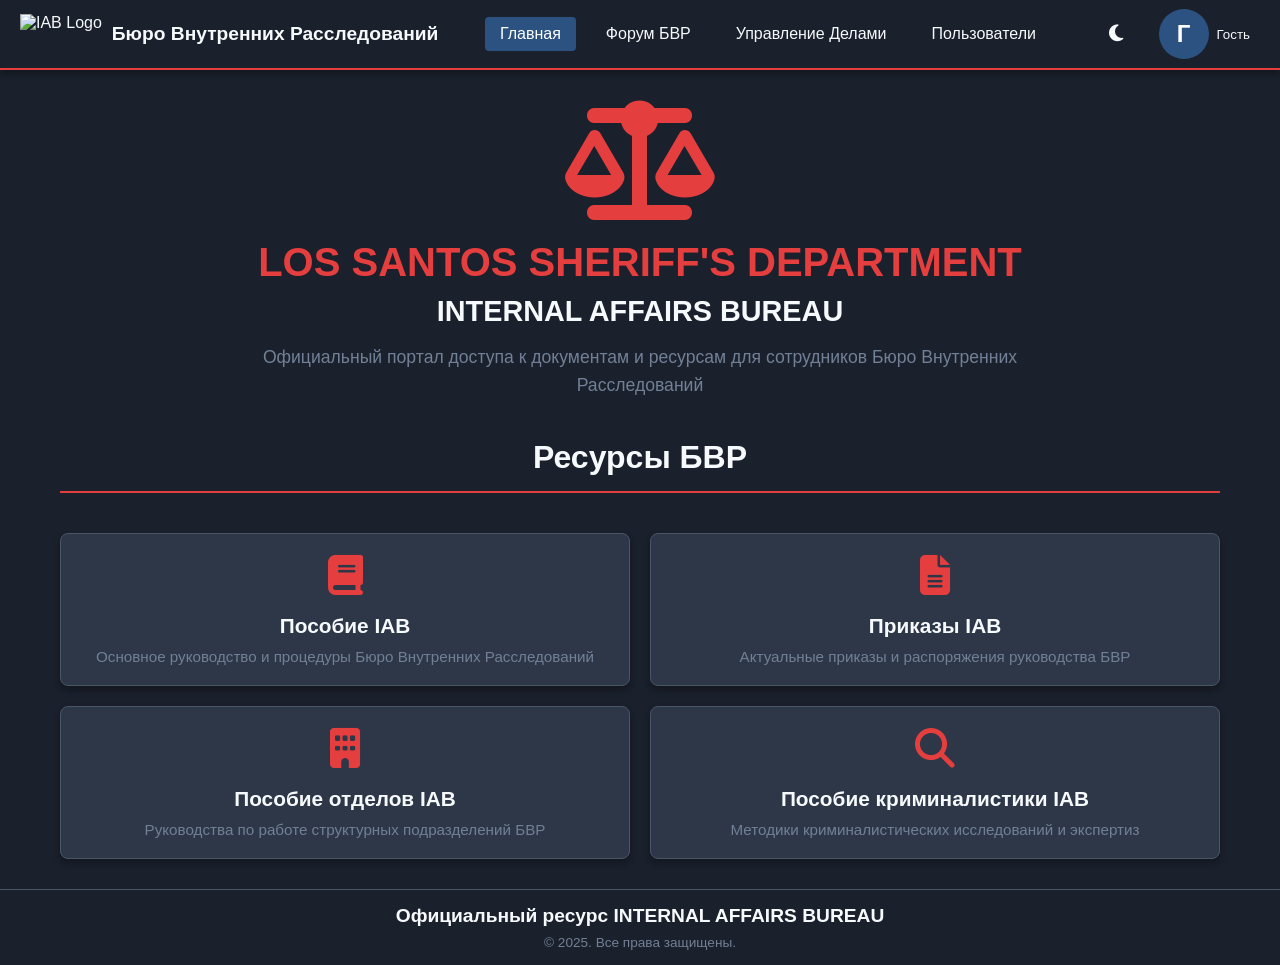
==== commit 6ca7ad4f: "Add files via upload" ====
--- a/index.html
+++ b/index.html
@@ -4,6 +4,7 @@
     <meta charset="UTF-8">
     <meta name="viewport" content="width=device-width, initial-scale=1.0">
     <title>Бюро Внутренних Расследований</title>
+    <link rel="icon" href="https://www.upload.ee/image/18290652/logo-large.png" type="image/png">
     <link rel="stylesheet" href="https://cdnjs.cloudflare.com/ajax/libs/font-awesome/6.4.0/css/all.min.css">
     <style>
         :root {
@@ -86,6 +87,12 @@
             height: 40px;
             width: auto;
         }
+        
+        .logo img {
+            height: 40px;
+            width: auto;
+            object-fit: contain;
+        }
 
         .brand {
             font-size: 1.2rem;
@@ -748,6 +755,41 @@
             display: flex;
             gap: 10px;
             margin-top: 15px;
+            flex-wrap: wrap;
+        }
+        
+        /* Move dropdown */
+        .move-dropdown {
+            position: relative;
+            display: inline-block;
+        }
+        
+        .move-options {
+            display: none;
+            position: absolute;
+            background-color: var(--card-bg);
+            min-width: 200px;
+            box-shadow: 0 8px 16px rgba(0,0,0,0.2);
+            z-index: 1;
+            border-radius: 4px;
+            overflow: hidden;
+        }
+        
+        .move-options.show {
+            display: block;
+        }
+        
+        .move-option {
+            padding: 10px 15px;
+            display: block;
+            text-decoration: none;
+            color: var(--text);
+            cursor: pointer;
+        }
+        
+        .move-option:hover {
+            background-color: var(--secondary);
+            color: white;
         }
         
         /* Case Form */
@@ -766,7 +808,7 @@
         <div class="navbar">
             <div class="logo-container">
                 <div class="logo">
-                    <i class="fas fa-shield-alt" style="font-size: 32px; color: #e53e3e;"></i>
+                    <img src="https://www.upload.ee/image/18290652/logo-large.png" alt="IAB Logo">
                 </div>
                 <div class="brand">Бюро Внутренних Расследований</div>
             </div>
@@ -957,39 +999,7 @@
                 
                 <!-- Topics List -->
                 <div class="topics-list" id="topicsContainer">
-                    <div class="topic-item">
-                        <div class="topic-header">
-                            <div class="topic-author">Иванов И.И.</div>
-                            <div class="topic-date">15.07.2025 14:30</div>
-                        </div>
-                        <h3>Нарушение процедуры задержания - дело #2025-001</h3>
-                        <div class="topic-content">
-                            <p>Сотрудник: Петров П.П.</p>
-                            <p>Описание: Нарушение процедуры задержания при проведении спецоперации в центре города.</p>
-                            <p>Статус: <span class="case-status active">Активно</span></p>
-                        </div>
-                        <div class="topic-actions">
-                            <button class="btn btn-sm"><i class="fas fa-comment"></i> Ответить</button>
-                            <button class="btn btn-sm"><i class="fas fa-share"></i> Поделиться</button>
-                        </div>
-                    </div>
-                    
-                    <div class="topic-item">
-                        <div class="topic-header">
-                            <div class="topic-author">Сидорова А.А.</div>
-                            <div class="topic-date">14.07.2025 10:15</div>
-                        </div>
-                        <h3>Несвоевременное оформление документов - дело #2025-002</h3>
-                        <div class="topic-content">
-                            <p>Сотрудник: Козлов Д.Д.</p>
-                            <p>Описание: Несвоевременное оформление протоколов задержания в течение 3 рабочих дней.</p>
-                            <p>Статус: <span class="case-status pending">На рассмотрении</span></p>
-                        </div>
-                        <div class="topic-actions">
-                            <button class="btn btn-sm"><i class="fas fa-comment"></i> Ответить</button>
-                            <button class="btn btn-sm"><i class="fas fa-share"></i> Поделиться</button>
-                        </div>
-                    </div>
+                    <!-- Topics will be dynamically added here -->
                 </div>
                 
                 <!-- New Topic Form -->
@@ -1245,6 +1255,26 @@
                     <input type="password" id="regConfirmPassword" required>
                 </div>
                 <button type="submit" class="btn">Зарегистрироваться</button>
+            </form>
+        </div>
+    </div>
+
+    <!-- Edit Topic Modal -->
+    <div class="modal" id="editTopicModal">
+        <div class="modal-content">
+            <span class="close">&times;</span>
+            <h2>Редактирование темы</h2>
+            <form id="editTopicForm">
+                <input type="hidden" id="editTopicId">
+                <div class="form-group">
+                    <label for="editTopicTitle">Заголовок темы:</label>
+                    <input type="text" id="editTopicTitle" required>
+                </div>
+                <div class="form-group">
+                    <label for="editTopicContent">Содержание:</label>
+                    <textarea id="editTopicContent" rows="10" required></textarea>
+                </div>
+                <button type="submit" class="btn">Сохранить изменения</button>
             </form>
         </div>
     </div>
@@ -1470,11 +1500,106 @@
                     </div>
                     <div class="topic-actions">
                         <button class="btn btn-sm"><i class="fas fa-comment"></i> Ответить</button>
-                        <button class="btn btn-sm"><i class="fas fa-share"></i> Поделиться</button>
+                        <button class="btn btn-sm edit-topic" data-id="${topic.id}">
+                            <i class="fas fa-edit"></i> Редактировать
+                        </button>
+                        <div class="move-dropdown">
+                            <button class="btn btn-sm move-topic" data-id="${topic.id}">
+                                <i class="fas fa-arrows-alt"></i> Переместить
+                            </button>
+                            <div class="move-options">
+                                <a class="move-option" data-category="current-investigations">Кейс-Файл › Текущие</a>
+                                <a class="move-option" data-category="employee-cases">Кейс-Файл › Дела сотрудников</a>
+                                <a class="move-option" data-category="disciplinary-investigations">Кейс-Файл › Дисциплинарные</a>
+                                <a class="move-option" data-category="current-decrees">Постановления › Текущие</a>
+                                <a class="move-option" data-category="disciplinary-measures">Постановления › Дисциплинарные</a>
+                                <a class="move-option" data-category="approved-decisions">Постановления › Решения</a>
+                                <a class="move-option" data-category="completed-investigations">Архив › Завершенные</a>
+                                <a class="move-option" data-category="suspended-investigations">Архив › Приостановленные</a>
+                                <a class="move-option" data-category="historical-investigations">Архив › Исторические</a>
+                            </div>
+                        </div>
+                        <button class="btn btn-sm btn-danger delete-topic" data-id="${topic.id}">
+                            <i class="fas fa-trash"></i> Удалить
+                        </button>
                     </div>
                 `;
                 container.appendChild(topicElement);
             });
+            
+            // Навешиваем обработчики событий для тем форума
+            document.querySelectorAll('.edit-topic').forEach(btn => {
+                btn.addEventListener('click', () => editTopic(btn.dataset.id));
+            });
+            
+            document.querySelectorAll('.delete-topic').forEach(btn => {
+                btn.addEventListener('click', () => deleteTopic(btn.dataset.id));
+            });
+            
+            document.querySelectorAll('.move-topic').forEach(btn => {
+                btn.addEventListener('click', function(e) {
+                    e.stopPropagation();
+                    const dropdown = this.nextElementSibling;
+                    dropdown.classList.toggle('show');
+                });
+            });
+            
+            document.querySelectorAll('.move-option').forEach(option => {
+                option.addEventListener('click', function(e) {
+                    e.preventDefault();
+                    const topicId = this.closest('.move-dropdown').querySelector('.move-topic').dataset.id;
+                    const newCategory = this.dataset.category;
+                    moveTopic(topicId, newCategory);
+                });
+            });
+        }
+        
+        // Перемещение темы форума
+        function moveTopic(topicId, newCategory) {
+            const topic = forumTopics.find(t => t.id == topicId);
+            if (topic) {
+                topic.category = newCategory;
+                saveForumTopics();
+                renderForumTopics();
+                alert(`Тема перемещена в категорию: ${getCategoryName(newCategory)}`);
+            }
+        }
+        
+        // Получение названия категории
+        function getCategoryName(category) {
+            const names = {
+                'current-investigations': 'Текущие Расследования',
+                'employee-cases': 'Дела Сотрудников',
+                'disciplinary-investigations': 'Дисциплинарные Расследования',
+                'current-decrees': 'Текущие постановления',
+                'disciplinary-measures': 'Дисциплинарные меры',
+                'approved-decisions': 'Утвержденные решения',
+                'completed-investigations': 'Завершенные Расследования',
+                'suspended-investigations': 'Приостановленные Расследования',
+                'historical-investigations': 'Исторические устаревшие Расследования'
+            };
+            return names[category] || category;
+        }
+        
+        // Редактирование темы форума
+        function editTopic(topicId) {
+            const topic = forumTopics.find(t => t.id == topicId);
+            if (topic) {
+                document.getElementById('editTopicId').value = topic.id;
+                document.getElementById('editTopicTitle').value = topic.title;
+                document.getElementById('editTopicContent').value = topic.content;
+                document.getElementById('editTopicModal').classList.add('show');
+            }
+        }
+        
+        // Удаление темы форума
+        function deleteTopic(topicId) {
+            if (confirm('Вы уверены, что хотите удалить эту тему?')) {
+                forumTopics = forumTopics.filter(t => t.id != topicId);
+                saveForumTopics();
+                renderForumTopics();
+                alert('Тема успешно удалена!');
+            }
         }
         
         // Редактирование дела
@@ -1665,6 +1790,7 @@
             const registerBtn = document.getElementById('registerBtn');
             const loginModal = document.getElementById('loginModal');
             const registerModal = document.getElementById('registerModal');
+            const editTopicModal = document.getElementById('editTopicModal');
             const closeButtons = document.querySelectorAll('.close');
             
             // Login modal
@@ -2010,6 +2136,24 @@
                 alert('Новая тема создана на форуме!');
             });
             
+            // Edit topic form submission
+            document.getElementById('editTopicForm').addEventListener('submit', (e) => {
+                e.preventDefault();
+                const topicId = document.getElementById('editTopicId').value;
+                const title = document.getElementById('editTopicTitle').value;
+                const content = document.getElementById('editTopicContent').value;
+                
+                const topic = forumTopics.find(t => t.id == topicId);
+                if (topic) {
+                    topic.title = title;
+                    topic.content = content;
+                    saveForumTopics();
+                    renderForumTopics();
+                    document.getElementById('editTopicModal').classList.remove('show');
+                    alert('Тема успешно обновлена!');
+                }
+            });
+            
             // Profile button in dropdown
             document.getElementById('profileBtn').addEventListener('click', (e) => {
                 e.preventDefault();
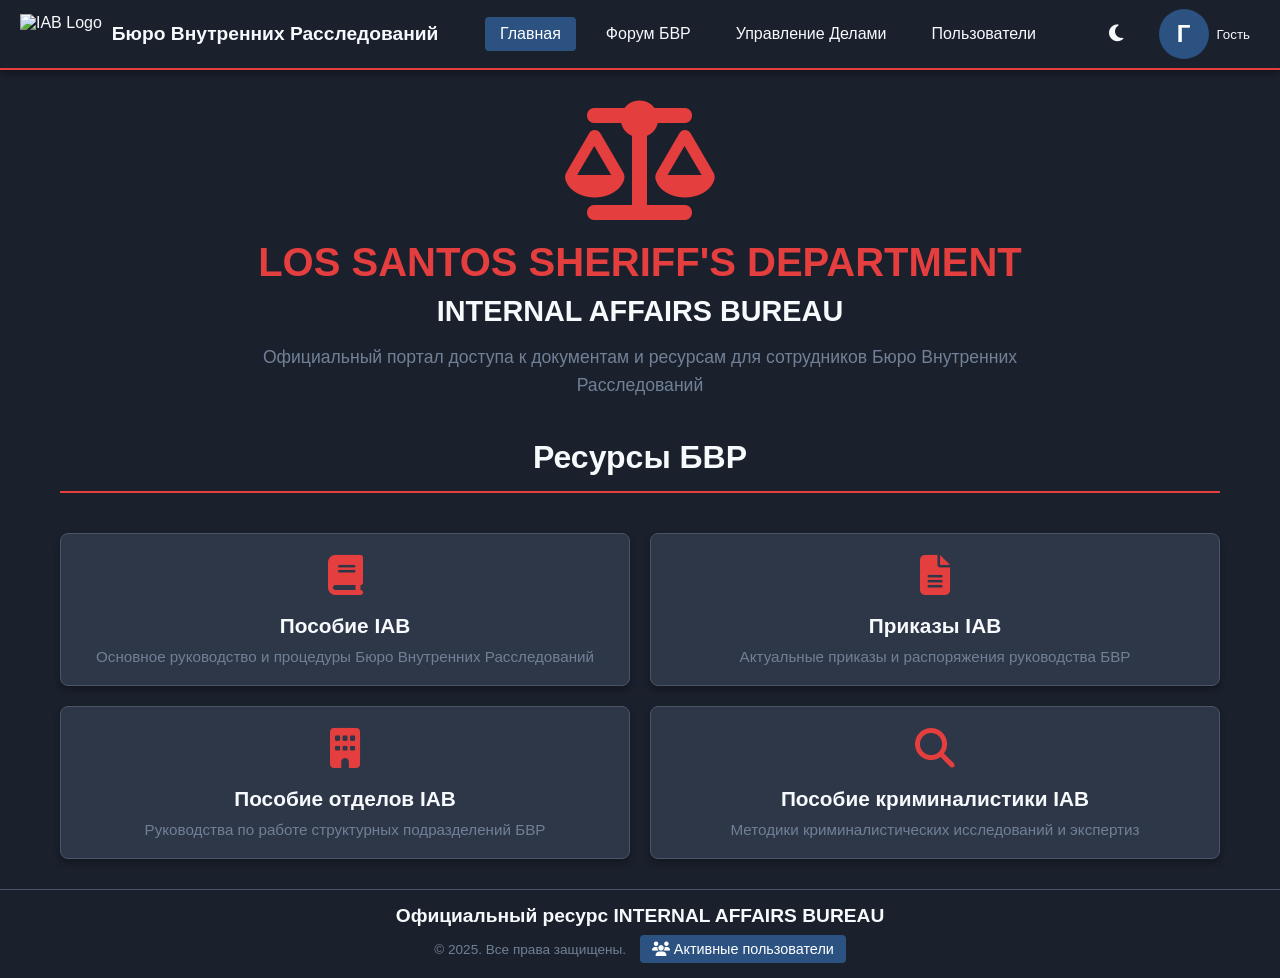
==== commit 06a53ec4: "Add files via upload" ====
--- a/index.html
+++ b/index.html
@@ -421,6 +421,14 @@
             background-color: #c53030;
         }
 
+        .btn-success {
+            background-color: var(--success);
+        }
+
+        .btn-success:hover {
+            background-color: #2f855a;
+        }
+
         /* Section Title */
         .section-title {
             text-align: center;
@@ -565,6 +573,12 @@
             display: flex;
             flex-direction: column;
             gap: 15px;
+            transition: all 0.3s ease;
+        }
+
+        .case-item:hover {
+            transform: translateY(-3px);
+            box-shadow: 0 10px 20px rgba(0, 0, 0, 0.2);
         }
         
         .case-header {
@@ -606,6 +620,7 @@
             display: flex;
             gap: 10px;
             margin-top: auto;
+            flex-wrap: wrap;
         }
         
         /* Users Management Styles */
@@ -677,12 +692,23 @@
             box-shadow: var(--shadow);
         }
         
+        .avatar-upload {
+            margin-bottom: 15px;
+            text-align: center;
+        }
+        
+        .avatar-preview-container {
+            position: relative;
+            width: 120px;
+            height: 120px;
+            margin: 0 auto 15px;
+        }
+        
         .avatar-preview {
-            width: 100px;
-            height: 100px;
+            width: 100%;
+            height: 100%;
             border-radius: 50%;
             background-color: var(--secondary);
-            margin: 0 auto 20px;
             display: flex;
             align-items: center;
             justify-content: center;
@@ -690,115 +716,89 @@
             font-size: 2.5rem;
             cursor: pointer;
             transition: var(--transition);
-        }
-        
-        .avatar-preview:hover {
-            transform: scale(1.05);
-        }
-        
-        /* BBCode Editor */
-        .bbcode-toolbar {
+            overflow: hidden;
+        }
+        
+        .avatar-preview img {
+            width: 100%;
+            height: 100%;
+            object-fit: cover;
+        }
+        
+        .avatar-change-btn {
+            position: absolute;
+            bottom: 0;
+            right: 0;
+            background: var(--accent);
+            color: white;
+            width: 30px;
+            height: 30px;
+            border-radius: 50%;
             display: flex;
-            flex-wrap: wrap;
-            gap: 5px;
-            margin-bottom: 10px;
+            align-items: center;
+            justify-content: center;
+            cursor: pointer;
+        }
+        
+        .avatar-input {
+            display: none;
+        }
+        
+        .permission-denied {
+            text-align: center;
+            padding: 20px;
+            color: var(--accent);
+            font-weight: bold;
+        }
+        
+        .user-card {
+            display: flex;
+            align-items: center;
+            gap: 10px;
+            padding: 5px;
+        }
+        
+        /* New styles for active users */
+        .active-users {
+            position: fixed;
+            bottom: 70px;
+            right: 20px;
+            background-color: var(--card-bg);
+            border: 1px solid var(--border);
+            border-radius: 8px;
             padding: 10px;
-            background-color: var(--bg);
-            border-radius: 4px;
-        }
-        
-        .bbcode-btn {
-            padding: 6px 10px;
-            background-color: var(--secondary);
-            color: white;
-            border: none;
-            border-radius: 4px;
-            cursor: pointer;
-            font-size: 0.9rem;
-        }
-        
-        /* Forum Topic Styles */
-        .topics-list {
-            margin-top: 20px;
-        }
-        
-        .topic-item {
-            background-color: var(--card-bg);
-            border-radius: 8px;
-            padding: 15px;
-            margin-bottom: 15px;
             box-shadow: var(--shadow);
-            border-left: 4px solid var(--accent);
-        }
-        
-        .topic-header {
+            z-index: 99;
+            max-width: 300px;
+            display: none;
+        }
+        
+        .active-users-header {
             display: flex;
             justify-content: space-between;
+            align-items: center;
             margin-bottom: 10px;
-        }
-        
-        .topic-author {
-            font-weight: bold;
-            color: var(--accent);
-        }
-        
-        .topic-date {
-            color: var(--gray);
-            font-size: 0.9rem;
-        }
-        
-        .topic-content {
-            line-height: 1.6;
-        }
-        
-        .topic-actions {
+            padding-bottom: 5px;
+            border-bottom: 1px solid var(--border);
+        }
+        
+        .active-users-list {
+            max-height: 200px;
+            overflow-y: auto;
+        }
+        
+        .active-user-item {
             display: flex;
+            align-items: center;
             gap: 10px;
-            margin-top: 15px;
-            flex-wrap: wrap;
-        }
-        
-        /* Move dropdown */
-        .move-dropdown {
-            position: relative;
-            display: inline-block;
-        }
-        
-        .move-options {
-            display: none;
-            position: absolute;
-            background-color: var(--card-bg);
-            min-width: 200px;
-            box-shadow: 0 8px 16px rgba(0,0,0,0.2);
-            z-index: 1;
-            border-radius: 4px;
-            overflow: hidden;
-        }
-        
-        .move-options.show {
-            display: block;
-        }
-        
-        .move-option {
-            padding: 10px 15px;
-            display: block;
-            text-decoration: none;
-            color: var(--text);
-            cursor: pointer;
-        }
-        
-        .move-option:hover {
-            background-color: var(--secondary);
-            color: white;
-        }
-        
-        /* Case Form */
-        .case-form {
-            background-color: var(--card-bg);
-            border-radius: 8px;
-            padding: 20px;
-            margin-top: 20px;
-            box-shadow: var(--shadow);
+            padding: 5px 0;
+        }
+        
+        .active-user-status {
+            width: 10px;
+            height: 10px;
+            border-radius: 50%;
+            background-color: var(--success);
         }
     </style>
 </head>
@@ -897,109 +897,83 @@
             <div class="forum-container">
                 <h1 class="section-title">Форум Бюро Внутренних Расследований</h1>
                 
-                <!-- BBCode Toolbar -->
-                <div class="bbcode-toolbar">
-                    <button class="bbcode-btn" onclick="insertBBCode('b')"><b>B</b></button>
-                    <button class="bbcode-btn" onclick="insertBBCode('i')"><i>I</i></button>
-                    <button class="bbcode-btn" onclick="insertBBCode('u')"><u>U</u></button>
-                    <button class="bbcode-btn" onclick="insertBBCode('url')">URL</button>
-                    <button class="bbcode-btn" onclick="insertBBCode('img')">IMG</button>
-                    <button class="bbcode-btn" onclick="insertBBCode('quote')">QUOTE</button>
-                    <button class="bbcode-btn" onclick="insertBBCode('list')">LIST</button>
-                    <button class="bbcode-btn" onclick="insertBBCode('code')">CODE</button>
-                    <button class="bbcode-btn" onclick="insertBBCode('color')">COLOR</button>
-                </div>
-                
-                <!-- Forum Categories -->
-                <div class="forum-categories">
-                    <!-- Кейс-Файл -->
+                <!-- Tabs for Case Files, Decrees, Archives -->
+                <div class="tabs">
+                    <div class="tab active" data-tab="case-files">Кейс-Файл</div>
+                    <div class="tab" data-tab="decrees">Постановления</div>
+                    <div class="tab" data-tab="archives">Архивы</div>
+                </div>
+                
+                <!-- Case Files Tab -->
+                <div class="tab-content active" id="case-files-tab">
                     <div class="forum-category">
-                        <h2>Кейс-Файл</h2>
-                        <div class="forum-sections">
-                            <div class="forum-section" data-section="current-investigations">
-                                <i class="fas fa-folder-open"></i>
-                                <div>
-                                    <h3>Текущие Расследования</h3>
-                                    <p>Активные расследования по сотрудникам</p>
-                                </div>
-                            </div>
-                            <div class="forum-section" data-section="employee-cases">
-                                <i class="fas fa-user-shield"></i>
-                                <div>
-                                    <h3>Дела Сотрудников</h3>
-                                    <p>Индивидуальные дела сотрудников департамента</p>
-                                </div>
-                            </div>
-                            <div class="forum-section" data-section="disciplinary-investigations">
-                                <i class="fas fa-gavel"></i>
-                                <div>
-                                    <h3>Дисциплинарные Расследования</h3>
-                                    <p>Расследования нарушений дисциплины</p>
-                                </div>
-                            </div>
+                        <h2>Текущие Расследования</h2>
+                        <div class="topics-list" id="current-investigations">
+                            <!-- Topics will be dynamically added here -->
                         </div>
                     </div>
                     
-                    <!-- Постановления -->
                     <div class="forum-category">
-                        <h2>Постановления</h2>
-                        <div class="forum-sections">
-                            <div class="forum-section" data-section="current-decrees">
-                                <i class="fas fa-file-contract"></i>
-                                <div>
-                                    <h3>Текущие постановления</h3>
-                                    <p>Актуальные постановления руководства</p>
-                                </div>
-                            </div>
-                            <div class="forum-section" data-section="disciplinary-measures">
-                                <i class="fas fa-balance-scale"></i>
-                                <div>
-                                    <h3>Дисциплинарные меры</h3>
-                                    <p>Меры дисциплинарного воздействия</p>
-                                </div>
-                            </div>
-                            <div class="forum-section" data-section="approved-decisions">
-                                <i class="fas fa-stamp"></i>
-                                <div>
-                                    <h3>Утвержденные решения</h3>
-                                    <p>Официально утвержденные решения по делам</p>
-                                </div>
-                            </div>
+                        <h2>Дела Сотрудников</h2>
+                        <div class="topics-list" id="employee-cases">
+                            <!-- Topics will be dynamically added here -->
                         </div>
                     </div>
                     
-                    <!-- Архивы -->
                     <div class="forum-category">
-                        <h2>Архивы</h2>
-                        <div class="forum-sections">
-                            <div class="forum-section" data-section="completed-investigations">
-                                <i class="fas fa-archive"></i>
-                                <div>
-                                    <h3>Завершенные Расследования</h3>
-                                    <p>Архив завершенных дел</p>
-                                </div>
-                            </div>
-                            <div class="forum-section" data-section="suspended-investigations">
-                                <i class="fas fa-pause-circle"></i>
-                                <div>
-                                    <h3>Приостановленные Расследования</h3>
-                                    <p>Дела, расследование которых приостановлено</p>
-                                </div>
-                            </div>
-                            <div class="forum-section" data-section="historical-investigations">
-                                <i class="fas fa-history"></i>
-                                <div>
-                                    <h3>Исторические устаревшие Расследования</h3>
-                                    <p>Устаревшие архивные материалы</p>
-                                </div>
-                            </div>
-                        </div>
-                    </div>
-                </div>
-                
-                <!-- Topics List -->
-                <div class="topics-list" id="topicsContainer">
-                    <!-- Topics will be dynamically added here -->
+                        <h2>Дисциплинарные Расследования</h2>
+                        <div class="topics-list" id="disciplinary-investigations">
+                            <!-- Topics will be dynamically added here -->
+                        </div>
+                    </div>
+                </div>
+                
+                <!-- Decrees Tab -->
+                <div class="tab-content" id="decrees-tab">
+                    <div class="forum-category">
+                        <h2>Текущие постановления</h2>
+                        <div class="topics-list" id="current-decrees">
+                            <!-- Topics will be dynamically added here -->
+                        </div>
+                    </div>
+                    
+                    <div class="forum-category">
+                        <h2>Дисциплинарные меры</h2>
+                        <div class="topics-list" id="disciplinary-measures">
+                            <!-- Topics will be dynamically added here -->
+                        </div>
+                    </div>
+                    
+                    <div class="forum-category">
+                        <h2>Утвержденные решения</h2>
+                        <div class="topics-list" id="approved-decisions">
+                            <!-- Topics will be dynamically added here -->
+                        </div>
+                    </div>
+                </div>
+                
+                <!-- Archives Tab -->
+                <div class="tab-content" id="archives-tab">
+                    <div class="forum-category">
+                        <h2>Завершенные Расследования</h2>
+                        <div class="topics-list" id="completed-investigations">
+                            <!-- Topics will be dynamically added here -->
+                        </div>
+                    </div>
+                    
+                    <div class="forum-category">
+                        <h2>Приостановленные Расследования</h2>
+                        <div class="topics-list" id="suspended-investigations">
+                            <!-- Topics will be dynamically added here -->
+                        </div>
+                    </div>
+                    
+                    <div class="forum-category">
+                        <h2>Исторические устаревшие Расследования</h2>
+                        <div class="topics-list" id="historical-investigations">
+                            <!-- Topics will be dynamically added here -->
+                        </div>
+                    </div>
                 </div>
                 
                 <!-- New Topic Form -->
@@ -1089,6 +1063,14 @@
                                 <option value="low">Низкий</option>
                             </select>
                         </div>
+                        <div class="form-group">
+                            <label for="caseStatus">Статус:</label>
+                            <select id="caseStatus" required>
+                                <option value="active">Активно</option>
+                                <option value="pending">На рассмотрении</option>
+                                <option value="closed">Закрыто</option>
+                            </select>
+                        </div>
                         <div class="case-actions">
                             <button type="submit" class="btn">Сохранить</button>
                             <button type="button" class="btn btn-danger" id="cancelCaseBtn">Отмена</button>
@@ -1169,8 +1151,21 @@
                 <h1 class="section-title">Настройки профиля</h1>
                 
                 <div class="settings-form">
-                    <div class="avatar-preview" id="avatarPreview">
-                        <i class="fas fa-user"></i>
+                    <div class="avatar-upload">
+                        <div class="avatar-preview-container">
+                            <div class="avatar-preview" id="avatarPreview">
+                                <i class="fas fa-user"></i>
+                            </div>
+                            <label class="avatar-change-btn" for="avatarInput">
+                                <i class="fas fa-camera"></i>
+                            </label>
+                            <input type="file" id="avatarInput" class="avatar-input" accept="image/*">
+                        </div>
+                        
+                        <div style="text-align: center; margin-top: 10px;">
+                            <label for="avatarColorPicker">Цвет аватарки: </label>
+                            <input type="color" id="avatarColorPicker" value="#2c5282">
+                        </div>
                     </div>
                     
                     <form id="profileForm">
@@ -1207,7 +1202,142 @@
                 </div>
             </div>
         </div>
+        
+        <!-- Case Details Page -->
+        <div class="page-content" id="case-details-page">
+            <div class="case-management">
+                <div class="case-details">
+                    <div class="case-details-header">
+                        <h2 id="caseDetailsTitle">Дело #2025-001</h2>
+                        <div class="case-actions">
+                            <button class="btn btn-sm" id="editCaseBtn"><i class="fas fa-edit"></i> Редактировать</button>
+                            <button class="btn btn-sm btn-success" id="closeCaseBtn"><i class="fas fa-check-circle"></i> Закрыть дело</button>
+                            <button class="btn btn-sm btn-danger" id="deleteCaseBtn"><i class="fas fa-trash"></i> Удалить</button>
+                        </div>
+                    </div>
+                    
+                    <div class="case-details-content">
+                        <div>
+                            <div class="detail-item">
+                                <div class="detail-label">Сотрудник:</div>
+                                <div class="detail-value" id="caseDetailsEmployee">Иванов И.И.</div>
+                            </div>
+                            <div class="detail-item">
+                                <div class="detail-label">Дата открытия:</div>
+                                <div class="detail-value" id="caseDetailsDate">01.07.2025</div>
+                            </div>
+                            <div class="detail-item">
+                                <div class="detail-label">Категория:</div>
+                                <div class="detail-value" id="caseDetailsCategory">Расследование</div>
+                            </div>
+                        </div>
+                        <div>
+                            <div class="detail-item">
+                                <div class="detail-label">Статус:</div>
+                                <div class="detail-value" id="caseDetailsStatus"><span class="case-status active">Активно</span></div>
+                            </div>
+                            <div class="detail-item">
+                                <div class="detail-label">Приоритет:</div>
+                                <div class="detail-value" id="caseDetailsPriority">Средний</div>
+                            </div>
+                            <div class="detail-item">
+                                <div class="detail-label">Ответственный:</div>
+                                <div class="detail-value" id="caseDetailsResponsible">Петров П.П.</div>
+                            </div>
+                        </div>
+                    </div>
+                    
+                    <div class="detail-item">
+                        <div class="detail-label">Описание:</div>
+                        <div class="detail-value" id="caseDetailsDescription">Нарушение процедуры задержания при проведении спецоперации в центре города. Сотрудник превысил должностные полномочия.</div>
+                    </div>
+                    
+                    <div class="case-timeline">
+                        <h3>Хронология дела</h3>
+                        <div class="timeline" id="caseTimeline">
+                            <!-- Timeline items will be added here -->
+                        </div>
+                    </div>
+                </div>
+                
+                <div class="case-form">
+                    <h3>Добавить запись в дело</h3>
+                    <form id="caseEntryForm">
+                        <div class="form-group">
+                            <label for="entryType">Тип записи:</label>
+                            <select id="entryType" required>
+                                <option value="note">Заметка</option>
+                                <option value="evidence">Доказательство</option>
+                                <option value="witness">Показания свидетеля</option>
+                                <option value="decision">Решение</option>
+                            </select>
+                        </div>
+                        <div class="form-group">
+                            <label for="entryContent">Содержание:</label>
+                            <textarea id="entryContent" rows="4" required></textarea>
+                        </div>
+                        <button type="submit" class="btn">Добавить запись</button>
+                    </form>
+                </div>
+            </div>
+        </div>
+        
+        <!-- Topic Details Page -->
+        <div class="page-content" id="topic-details-page">
+            <div class="forum-container">
+                <div class="case-details">
+                    <div class="case-details-header">
+                        <h2 id="topicDetailsTitle">Нарушение процедуры задержания - дело #2025-001</h2>
+                        <div class="case-actions">
+                            <button class="btn btn-sm" id="editTopicBtn"><i class="fas fa-edit"></i> Редактировать</button>
+                            <button class="btn btn-sm btn-success" id="closeTopicBtn"><i class="fas fa-check-circle"></i> Закрыть тему</button>
+                            <button class="btn btn-sm btn-danger" id="deleteTopicBtn"><i class="fas fa-trash"></i> Удалить</button>
+                        </div>
+                    </div>
+                    
+                    <div class="topic-item">
+                        <div class="topic-header">
+                            <div class="topic-author" id="topicAuthor">Иванов И.И.</div>
+                            <div class="topic-date" id="topicDate">15.07.2025 14:30</div>
+                        </div>
+                        <div class="topic-content" id="topicContentDetails">
+                            Сотрудник: Петров П.П.<br>
+                            Описание: Нарушение процедуры задержания при проведении спецоперации в центре города.<br>
+                            Статус: Активно
+                        </div>
+                    </div>
+                    
+                    <h3>Ответы</h3>
+                    <div class="replies-list" id="repliesContainer">
+                        <!-- Replies will be added here -->
+                    </div>
+                    
+                    <div class="reply-form">
+                        <form id="replyForm">
+                            <div class="form-group">
+                                <label for="replyContent">Ваш ответ:</label>
+                                <textarea id="replyContent" rows="4" required></textarea>
+                            </div>
+                            <button type="submit" class="btn">Отправить ответ</button>
+                        </form>
+                    </div>
+                </div>
+            </div>
+        </div>
     </main>
+
+    <!-- Active Users Panel -->
+    <div class="active-users" id="activeUsersPanel">
+        <div class="active-users-header">
+            <h3>Сейчас на сайте</h3>
+            <button class="btn btn-sm" id="refreshUsersBtn">
+                <i class="fas fa-sync-alt"></i>
+            </button>
+        </div>
+        <div class="active-users-list" id="activeUsersList">
+            <!-- Active users will be shown here -->
+        </div>
+    </div>
 
     <!-- Login Modal -->
     <div class="modal" id="loginModal">
@@ -1283,7 +1413,11 @@
     <footer>
         <div class="footer-content">
             <div class="footer-logo">Официальный ресурс INTERNAL AFFAIRS BUREAU</div>
-            <div class="copyright">© 2025. Все права защищены.</div>
+            <div class="copyright">© 2025. Все права защищены. 
+                <button id="activeUsersToggle" class="btn btn-sm" style="margin-left: 10px;">
+                    <i class="fas fa-users"></i> Активные пользователи
+                </button>
+            </div>
         </div>
     </footer>
 
@@ -1293,16 +1427,27 @@
         let cases = [];
         let users = [];
         let forumTopics = [];
+        let caseEntries = [];
+        let replies = [];
+        let activeUsers = [];
         
         // Загрузка данных из localStorage
         function loadData() {
             const savedCases = localStorage.getItem('iabCases');
             const savedUsers = localStorage.getItem('iabUsers');
             const savedTopics = localStorage.getItem('iabForumTopics');
+            const savedEntries = localStorage.getItem('iabCaseEntries');
+            const savedReplies = localStorage.getItem('iabReplies');
+            const savedActiveUsers = localStorage.getItem('activeUsers');
+            const savedCurrentUser = localStorage.getItem('currentUser');
             
             if (savedCases) cases = JSON.parse(savedCases);
             if (savedUsers) users = JSON.parse(savedUsers);
             if (savedTopics) forumTopics = JSON.parse(savedTopics);
+            if (savedEntries) caseEntries = JSON.parse(savedEntries);
+            if (savedReplies) replies = JSON.parse(savedReplies);
+            if (savedActiveUsers) activeUsers = JSON.parse(savedActiveUsers);
+            if (savedCurrentUser) currentUser = JSON.parse(savedCurrentUser);
             
             // Если нет пользователей, создаем начального админа
             if (users.length === 0) {
@@ -1313,7 +1458,8 @@
                     email: 'admin@iab.gov',
                     role: 'admin',
                     password: 'admin123',
-                    date: '01.01.2025'
+                    date: '01.01.2025',
+                    avatarColor: '#2c5282'
                 });
                 saveUsers();
             }
@@ -1328,7 +1474,9 @@
                         description: 'Нарушение процедуры задержания',
                         date: '01.07.2025',
                         status: 'active',
-                        category: 'investigation'
+                        category: 'investigation',
+                        priority: 'medium',
+                        responsible: 'Петров П.П.'
                     },
                     {
                         id: 2,
@@ -1337,7 +1485,9 @@
                         description: 'Несвоевременное оформление документов',
                         date: '03.07.2025',
                         status: 'pending',
-                        category: 'disciplinary'
+                        category: 'disciplinary',
+                        priority: 'low',
+                        responsible: 'Сидорова А.А.'
                     },
                     {
                         id: 3,
@@ -1346,7 +1496,9 @@
                         description: 'Нарушение дресс-кода',
                         date: '05.07.2025',
                         status: 'closed',
-                        category: 'complaint'
+                        category: 'complaint',
+                        priority: 'low',
+                        responsible: 'Иванов И.И.'
                     }
                 );
                 saveCases();
@@ -1361,7 +1513,8 @@
                         author: 'Иванов И.И.',
                         date: '15.07.2025 14:30',
                         content: 'Сотрудник: Петров П.П.\nОписание: Нарушение процедуры задержания при проведении спецоперации в центре города.\nСтатус: Активно',
-                        category: 'current-investigations'
+                        category: 'current-investigations',
+                        status: 'open'
                     },
                     {
                         id: 2,
@@ -1369,16 +1522,66 @@
                         author: 'Сидорова А.А.',
                         date: '14.07.2025 10:15',
                         content: 'Сотрудник: Козлов Д.Д.\nОписание: Несвоевременное оформление протоколов задержания в течение 3 рабочих дней.\nСтатус: На рассмотрении',
-                        category: 'disciplinary-investigations'
+                        category: 'disciplinary-investigations',
+                        status: 'open'
                     }
                 );
                 saveForumTopics();
             }
             
+            // Если нет записей в делах, создаем демо-записи
+            if (caseEntries.length === 0) {
+                caseEntries.push(
+                    {
+                        id: 1,
+                        caseId: 1,
+                        type: 'evidence',
+                        content: 'Видеозапись с камеры наблюдения: сотрудник превышает полномочия при задержании',
+                        date: '02.07.2025 10:30',
+                        author: 'Петров П.П.'
+                    },
+                    {
+                        id: 2,
+                        caseId: 1,
+                        type: 'witness',
+                        content: 'Показания свидетеля: сотрудник вел себя агрессивно и использовал ненормативную лексику',
+                        date: '03.07.2025 14:15',
+                        author: 'Сидорова А.А.'
+                    }
+                );
+                saveCaseEntries();
+            }
+            
+            // Если нет ответов на форуме, создаем демо-ответы
+            if (replies.length === 0) {
+                replies.push(
+                    {
+                        id: 1,
+                        topicId: 1,
+                        author: 'Петров П.П.',
+                        date: '15.07.2025 15:45',
+                        content: 'Прошу предоставить дополнительные материалы по делу для ознакомления.'
+                    },
+                    {
+                        id: 2,
+                        topicId: 1,
+                        author: 'Иванов И.И.',
+                        date: '15.07.2025 16:30',
+                        content: 'Все материалы будут предоставлены в течение рабочего дня.'
+                    }
+                );
+                saveReplies();
+            }
+            
+            // Обновляем интерфейс пользователя
+            updateUserInterface();
+            
             // Отображаем данные
             renderCases();
             renderUsers();
             renderForumTopics();
+            renderForumTabs();
+            renderActiveUsers();
         }
         
         // Сохранение данных в localStorage
@@ -1392,6 +1595,127 @@
         
         function saveForumTopics() {
             localStorage.setItem('iabForumTopics', JSON.stringify(forumTopics));
+        }
+        
+        function saveCaseEntries() {
+            localStorage.setItem('iabCaseEntries', JSON.stringify(caseEntries));
+        }
+        
+        function saveReplies() {
+            localStorage.setItem('iabReplies', JSON.stringify(replies));
+        }
+        
+        function saveActiveUsers() {
+            localStorage.setItem('activeUsers', JSON.stringify(activeUsers));
+        }
+        
+        function saveCurrentUser() {
+            if (currentUser) {
+                localStorage.setItem('currentUser', JSON.stringify(currentUser));
+            } else {
+                localStorage.removeItem('currentUser');
+            }
+        }
+        
+        // Обновление интерфейса пользователя
+        function updateUserInterface() {
+            if (currentUser) {
+                const firstLetters = currentUser.fullname.split(' ').map(n => n[0]).join('').toUpperCase();
+                document.getElementById('userBtn').innerHTML = `
+                    <div class="user-avatar" style="background-color: ${currentUser.avatarColor || '#2c5282'}">
+                        ${currentUser.avatarImage ? `<img src="${currentUser.avatarImage}" alt="Аватар">` : firstLetters}
+                    </div>
+                    <span>${currentUser.fullname}</span>
+                `;
+                
+                document.getElementById('loginBtn').style.display = 'none';
+                document.getElementById('registerBtn').style.display = 'none';
+                document.getElementById('profileBtn').style.display = 'block';
+                document.getElementById('settingsBtn').style.display = 'block';
+                document.getElementById('logoutBtn').style.display = 'block';
+                
+                document.querySelectorAll('.nav-link[data-page="profile"]').forEach(el => {
+                    el.style.display = 'block';
+                });
+                
+                // Update profile page
+                if (document.getElementById('profileUsername')) {
+                    document.getElementById('profileUsername').value = currentUser.username;
+                    document.getElementById('profileFullname').value = currentUser.fullname;
+                    document.getElementById('profileEmail').value = currentUser.email;
+                    document.getElementById('profileRole').value = currentUser.role === 'owner' ? 'Владелец' : 
+                                                                    currentUser.role === 'admin' ? 'Администратор' : 
+                                                                    currentUser.role === 'moderator' ? 'Модератор' : 'Пользователь';
+                    
+                    // Update avatar preview
+                    const avatarPreview = document.getElementById('avatarPreview');
+                    if (currentUser.avatarImage) {
+                        avatarPreview.innerHTML = `<img src="${currentUser.avatarImage}" alt="Аватар">`;
+                    } else {
+                        const initials = currentUser.fullname.split(' ').map(n => n[0]).join('').toUpperCase();
+                        avatarPreview.innerHTML = initials;
+                        avatarPreview.style.backgroundColor = currentUser.avatarColor || '#2c5282';
+                    }
+                }
+            } else {
+                document.getElementById('userBtn').innerHTML = `
+                    <div class="user-avatar">Г</div>
+                    <span>Гость</span>
+                `;
+                
+                document.getElementById('loginBtn').style.display = 'block';
+                document.getElementById('registerBtn').style.display = 'block';
+                document.getElementById('profileBtn').style.display = 'none';
+                document.getElementById('settingsBtn').style.display = 'none';
+                document.getElementById('logoutBtn').style.display = 'none';
+                
+                document.querySelectorAll('.nav-link[data-page="profile"]').forEach(el => {
+                    el.style.display = 'none';
+                });
+            }
+            
+            // Update permissions-based UI
+            updatePermissionsUI();
+        }
+        
+        // Проверка прав доступа
+        function hasPermission(requiredRole = 'user') {
+            if (!currentUser) return false;
+            
+            const roles = {
+                'owner': 4,
+                'admin': 3,
+                'moderator': 2,
+                'user': 1
+            };
+            
+            return roles[currentUser.role] >= roles[requiredRole];
+        }
+        
+        // Обновление интерфейса в зависимости от прав
+        function updatePermissionsUI() {
+            const canEdit = hasPermission('moderator');
+            
+            // Show/hide edit buttons
+            document.querySelectorAll('.edit-case, .delete-case, .close-case, .edit-user, .delete-user, .edit-topic, .delete-topic, .move-topic').forEach(btn => {
+                btn.style.display = canEdit ? 'inline-block' : 'none';
+            });
+            
+            // Show/hide admin panels
+            document.querySelectorAll('#newCaseBtn, #addUserBtn').forEach(btn => {
+                btn.style.display = canEdit ? 'block' : 'none';
+            });
+            
+            // Disable form elements for regular users
+            if (!hasPermission('moderator')) {
+                document.querySelectorAll('#caseForm input, #caseForm select, #caseForm textarea, #caseForm button, #userForm input, #userForm select, #userForm textarea, #userForm button').forEach(el => {
+                    el.disabled = true;
+                });
+                
+                document.querySelectorAll('#topicForm input, #topicForm select, #topicForm textarea, #topicForm button').forEach(el => {
+                    el.disabled = true;
+                });
+            }
         }
         
         // Отрисовка списка дел
@@ -1399,7 +1723,18 @@
             const container = document.getElementById('casesContainer');
             container.innerHTML = '';
             
-            cases.forEach(caseItem => {
+            const statusFilter = document.getElementById('caseStatusFilter').value;
+            const searchTerm = document.getElementById('caseSearch').value.toLowerCase();
+            
+            const filteredCases = cases.filter(caseItem => {
+                const matchesStatus = statusFilter === 'all' || caseItem.status === statusFilter;
+                const matchesSearch = caseItem.title.toLowerCase().includes(searchTerm) || 
+                                     caseItem.employee.toLowerCase().includes(searchTerm) ||
+                                     caseItem.description.toLowerCase().includes(searchTerm);
+                return matchesStatus && matchesSearch;
+            });
+            
+            filteredCases.forEach(caseItem => {
                 const statusClass = caseItem.status === 'active' ? 'active' : 
                                   caseItem.status === 'pending' ? 'pending' : 'closed';
                 const statusText = caseItem.status === 'active' ? 'Активно' : 
@@ -1419,7 +1754,8 @@
                     </div>
                     <div class="case-actions">
                         <button class="btn btn-sm edit-case" data-id="${caseItem.id}"><i class="fas fa-edit"></i> Редактировать</button>
-                        <button class="btn btn-sm btn-accent move-to-forum" data-id="${caseItem.id}"><i class="fas fa-share"></i> На форум</button>
+                        <button class="btn btn-sm btn-accent view-case" data-id="${caseItem.id}"><i class="fas fa-eye"></i> Просмотр</button>
+                        <button class="btn btn-sm btn-success close-case" data-id="${caseItem.id}"><i class="fas fa-check-circle"></i> Закрыть</button>
                         <button class="btn btn-sm btn-danger delete-case" data-id="${caseItem.id}"><i class="fas fa-trash"></i> Удалить</button>
                     </div>
                 `;
@@ -1435,8 +1771,12 @@
                 btn.addEventListener('click', () => deleteCase(btn.dataset.id));
             });
             
-            document.querySelectorAll('.move-to-forum').forEach(btn => {
-                btn.addEventListener('click', () => moveToForum(btn.dataset.id));
+            document.querySelectorAll('.view-case').forEach(btn => {
+                btn.addEventListener('click', () => viewCase(btn.dataset.id));
+            });
+            
+            document.querySelectorAll('.close-case').forEach(btn => {
+                btn.addEventListener('click', () => closeCase(btn.dataset.id));
             });
         }
         
@@ -1445,7 +1785,18 @@
             const container = document.getElementById('usersContainer');
             container.innerHTML = '';
             
-            users.forEach(user => {
+            const roleFilter = document.getElementById('userRoleFilter').value;
+            const searchTerm = document.getElementById('userSearch').value.toLowerCase();
+            
+            const filteredUsers = users.filter(user => {
+                const matchesRole = roleFilter === 'all' || user.role === roleFilter;
+                const matchesSearch = user.fullname.toLowerCase().includes(searchTerm) || 
+                                      user.username.toLowerCase().includes(searchTerm) ||
+                                      user.email.toLowerCase().includes(searchTerm);
+                return matchesRole && matchesSearch;
+            });
+            
+            filteredUsers.forEach(user => {
                 const roleIcon = user.role === 'owner' ? 'fa-crown' : 
                                 user.role === 'admin' ? 'fa-shield-alt' : 
                                 user.role === 'moderator' ? 'fa-user-shield' : 'fa-user';
@@ -1456,8 +1807,8 @@
                 const userElement = document.createElement('div');
                 userElement.className = 'user-item';
                 userElement.innerHTML = `
-                    <div class="user-avatar">
-                        <i class="fas ${roleIcon}"></i>
+                    <div class="user-avatar" style="background-color: ${user.avatarColor || '#2c5282'}">
+                        ${user.avatarImage ? `<img src="${user.avatarImage}" alt="Аватар">` : `<i class="fas ${roleIcon}"></i>`}
                     </div>
                     <div class="user-info">
                         <h3>${user.fullname} (${roleText})</h3>
@@ -1481,77 +1832,270 @@
             });
         }
         
-        // Отрисовка тем форума
+        // Отрисовка тем форума по категориям
         function renderForumTopics() {
-            const container = document.getElementById('topicsContainer');
+            const categories = [
+                'current-investigations',
+                'employee-cases',
+                'disciplinary-investigations',
+                'current-decrees',
+                'disciplinary-measures',
+                'approved-decisions',
+                'completed-investigations',
+                'suspended-investigations',
+                'historical-investigations'
+            ];
+            
+            categories.forEach(category => {
+                const container = document.getElementById(category);
+                if (!container) return;
+                
+                container.innerHTML = '';
+                
+                const filteredTopics = forumTopics.filter(topic => topic.category === category);
+                
+                if (filteredTopics.length === 0) {
+                    container.innerHTML = '<p>Нет тем в этой категории</p>';
+                    return;
+                }
+                
+                filteredTopics.forEach(topic => {
+                    const topicElement = document.createElement('div');
+                    topicElement.className = 'topic-item';
+                    topicElement.innerHTML = `
+                        <div class="topic-header">
+                            <div class="topic-author">${topic.author}</div>
+                            <div class="topic-date">${topic.date}</div>
+                        </div>
+                        <h3>${topic.title}</h3>
+                        <div class="topic-content">
+                            <p>${topic.content.replace(/\n/g, '<br>')}</p>
+                        </div>
+                        <div class="topic-actions">
+                            <button class="btn btn-sm view-topic" data-id="${topic.id}">
+                                <i class="fas fa-eye"></i> Просмотр
+                            </button>
+                            <button class="btn btn-sm edit-topic" data-id="${topic.id}">
+                                <i class="fas fa-edit"></i> Редактировать
+                            </button>
+                            <div class="move-dropdown">
+                                <button class="btn btn-sm move-topic" data-id="${topic.id}">
+                                    <i class="fas fa-arrows-alt"></i> Переместить
+                                </button>
+                                <div class="move-options">
+                                    <a class="move-option" data-category="current-investigations">Кейс-Файл › Текущие</a>
+                                    <a class="move-option" data-category="employee-cases">Кейс-Файл › Дела сотрудников</a>
+                                    <a class="move-option" data-category="disciplinary-investigations">Кейс-Файл › Дисциплинарные</a>
+                                    <a class="move-option" data-category="current-decrees">Постановления › Текущие</a>
+                                    <a class="move-option" data-category="disciplinary-measures">Постановления › Дисциплинарные</a>
+                                    <a class="move-option" data-category="approved-decisions">Постановления › Решения</a>
+                                    <a class="move-option" data-category="completed-investigations">Архив › Завершенные</a>
+                                    <a class="move-option" data-category="suspended-investigations">Архив › Приостановленные</a>
+                                    <a class="move-option" data-category="historical-investigations">Архив › Исторические</a>
+                                </div>
+                            </div>
+                            <button class="btn btn-sm btn-danger delete-topic" data-id="${topic.id}">
+                                <i class="fas fa-trash"></i> Удалить
+                            </button>
+                        </div>
+                    `;
+                    container.appendChild(topicElement);
+                });
+                
+                // Навешиваем обработчики событий для тем форума
+                document.querySelectorAll('.edit-topic').forEach(btn => {
+                    btn.addEventListener('click', () => editTopic(btn.dataset.id));
+                });
+                
+                document.querySelectorAll('.delete-topic').forEach(btn => {
+                    btn.addEventListener('click', () => deleteTopic(btn.dataset.id));
+                });
+                
+                document.querySelectorAll('.view-topic').forEach(btn => {
+                    btn.addEventListener('click', () => viewTopic(btn.dataset.id));
+                });
+                
+                document.querySelectorAll('.move-topic').forEach(btn => {
+                    btn.addEventListener('click', function(e) {
+                        e.stopPropagation();
+                        const dropdown = this.nextElementSibling;
+                        dropdown.classList.toggle('show');
+                    });
+                });
+                
+                document.querySelectorAll('.move-option').forEach(option => {
+                    option.addEventListener('click', function(e) {
+                        e.preventDefault();
+                        const topicId = this.closest('.move-dropdown').querySelector('.move-topic').dataset.id;
+                        const newCategory = this.dataset.category;
+                        moveTopic(topicId, newCategory);
+                    });
+                });
+            });
+        }
+        
+        // Отрисовка вкладок форума
+        function renderForumTabs() {
+            const tabs = document.querySelectorAll('.tab');
+            const tabContents = document.querySelectorAll('.tab-content');
+            
+            tabs.forEach(tab => {
+                tab.addEventListener('click', () => {
+                    // Удаляем активный класс у всех вкладок и контента
+                    tabs.forEach(t => t.classList.remove('active'));
+                    tabContents.forEach(c => c.classList.remove('active'));
+                    
+                    // Добавляем активный класс текущей вкладке и контенту
+                    tab.classList.add('active');
+                    document.getElementById(`${tab.dataset.tab}-tab`).classList.add('active');
+                });
+            });
+        }
+        
+        // Отрисовка активных пользователей
+        function renderActiveUsers() {
+            const container = document.getElementById('activeUsersList');
             container.innerHTML = '';
             
-            forumTopics.forEach(topic => {
-                const topicElement = document.createElement('div');
-                topicElement.className = 'topic-item';
-                topicElement.innerHTML = `
-                    <div class="topic-header">
-                        <div class="topic-author">${topic.author}</div>
-                        <div class="topic-date">${topic.date}</div>
-                    </div>
-                    <h3>${topic.title}</h3>
-                    <div class="topic-content">
-                        <p>${topic.content.replace(/\n/g, '<br>')}</p>
-                    </div>
-                    <div class="topic-actions">
-                        <button class="btn btn-sm"><i class="fas fa-comment"></i> Ответить</button>
-                        <button class="btn btn-sm edit-topic" data-id="${topic.id}">
-                            <i class="fas fa-edit"></i> Редактировать
-                        </button>
-                        <div class="move-dropdown">
-                            <button class="btn btn-sm move-topic" data-id="${topic.id}">
-                                <i class="fas fa-arrows-alt"></i> Переместить
-                            </button>
-                            <div class="move-options">
-                                <a class="move-option" data-category="current-investigations">Кейс-Файл › Текущие</a>
-                                <a class="move-option" data-category="employee-cases">Кейс-Файл › Дела сотрудников</a>
-                                <a class="move-option" data-category="disciplinary-investigations">Кейс-Файл › Дисциплинарные</a>
-                                <a class="move-option" data-category="current-decrees">Постановления › Текущие</a>
-                                <a class="move-option" data-category="disciplinary-measures">Постановления › Дисциплинарные</a>
-                                <a class="move-option" data-category="approved-decisions">Постановления › Решения</a>
-                                <a class="move-option" data-category="completed-investigations">Архив › Завершенные</a>
-                                <a class="move-option" data-category="suspended-investigations">Архив › Приостановленные</a>
-                                <a class="move-option" data-category="historical-investigations">Архив › Исторические</a>
+            if (activeUsers.length === 0) {
+                container.innerHTML = '<p>Нет активных пользователей</p>';
+                return;
+            }
+            
+            activeUsers.forEach(user => {
+                const userElement = document.createElement('div');
+                userElement.className = 'active-user-item';
+                
+                const initials = user.fullname.split(' ').map(n => n[0]).join('').toUpperCase();
+                
+                userElement.innerHTML = `
+                    <div class="active-user-status"></div>
+                    <div class="user-card">
+                        <div class="user-avatar" style="background-color: ${user.avatarColor || '#2c5282'}; width: 24px; height: 24px; font-size: 0.8rem;">
+                            ${user.avatarImage ? `<img src="${user.avatarImage}" alt="Аватар" style="width: 100%; height: 100%;">` : initials}
+                        </div>
+                        <div>
+                            <strong>${user.fullname}</strong>
+                            <div style="font-size: 0.8rem; color: var(--gray);">
+                                ${user.role === 'owner' ? 'Владелец' : 
+                                 user.role === 'admin' ? 'Администратор' : 
+                                 user.role === 'moderator' ? 'Модератор' : 'Пользователь'}
                             </div>
                         </div>
-                        <button class="btn btn-sm btn-danger delete-topic" data-id="${topic.id}">
-                            <i class="fas fa-trash"></i> Удалить
-                        </button>
                     </div>
                 `;
-                container.appendChild(topicElement);
-            });
-            
-            // Навешиваем обработчики событий для тем форума
-            document.querySelectorAll('.edit-topic').forEach(btn => {
-                btn.addEventListener('click', () => editTopic(btn.dataset.id));
-            });
-            
-            document.querySelectorAll('.delete-topic').forEach(btn => {
-                btn.addEventListener('click', () => deleteTopic(btn.dataset.id));
-            });
-            
-            document.querySelectorAll('.move-topic').forEach(btn => {
-                btn.addEventListener('click', function(e) {
-                    e.stopPropagation();
-                    const dropdown = this.nextElementSibling;
-                    dropdown.classList.toggle('show');
+                container.appendChild(userElement);
+            });
+        }
+        
+        // Обновление списка активных пользователей
+        function updateActiveUsersList() {
+            const now = Date.now();
+            // Удаляем неактивных пользователей (последняя активность > 5 минут)
+            activeUsers = activeUsers.filter(user => (now - user.lastActivity) < 300000);
+            
+            // Добавляем текущего пользователя, если он авторизован
+            if (currentUser) {
+                const existingUser = activeUsers.find(u => u.id === currentUser.id);
+                if (existingUser) {
+                    existingUser.lastActivity = now;
+                } else {
+                    activeUsers.push({
+                        id: currentUser.id,
+                        fullname: currentUser.fullname,
+                        role: currentUser.role,
+                        lastActivity: now,
+                        avatarColor: currentUser.avatarColor,
+                        avatarImage: currentUser.avatarImage
+                    });
+                }
+            }
+            
+            // Сохраняем в localStorage
+            saveActiveUsers();
+            
+            // Обновляем отображение
+            renderActiveUsers();
+        }
+        
+        // Просмотр деталей дела
+        function viewCase(caseId) {
+            const caseItem = cases.find(c => c.id == caseId);
+            if (!caseItem) return;
+            
+            // Заполняем информацию о деле
+            document.getElementById('caseDetailsTitle').textContent = caseItem.title;
+            document.getElementById('caseDetailsEmployee').textContent = caseItem.employee;
+            document.getElementById('caseDetailsDate').textContent = caseItem.date;
+            document.getElementById('caseDetailsCategory').textContent = getCaseCategoryName(caseItem.category);
+            document.getElementById('caseDetailsStatus').innerHTML = getStatusBadge(caseItem.status);
+            document.getElementById('caseDetailsPriority').textContent = getPriorityName(caseItem.priority);
+            document.getElementById('caseDetailsResponsible').textContent = caseItem.responsible;
+            document.getElementById('caseDetailsDescription').textContent = caseItem.description;
+            
+            // Заполняем хронологию
+            const timelineContainer = document.getElementById('caseTimeline');
+            timelineContainer.innerHTML = '';
+            
+            const caseEntriesForCase = caseEntries.filter(entry => entry.caseId == caseId);
+            caseEntriesForCase.forEach(entry => {
+                const timelineItem = document.createElement('div');
+                timelineItem.className = 'timeline-item';
+                timelineItem.innerHTML = `
+                    <div class="timeline-date">${entry.date}</div>
+                    <div class="timeline-content">
+                        <strong>${getEntryTypeName(entry.type)}</strong> от ${entry.author}<br>
+                        ${entry.content}
+                    </div>
+                `;
+                timelineContainer.appendChild(timelineItem);
+            });
+            
+            // Сохраняем ID дела для формы
+            document.getElementById('caseEntryForm').dataset.caseId = caseId;
+            
+            // Переходим на страницу деталей дела
+            showPage('case-details');
+        }
+        
+        // Просмотр темы форума
+        function viewTopic(topicId) {
+            const topic = forumTopics.find(t => t.id == topicId);
+            if (!topic) return;
+            
+            // Заполняем информацию о теме
+            document.getElementById('topicDetailsTitle').textContent = topic.title;
+            document.getElementById('topicAuthor').textContent = topic.author;
+            document.getElementById('topicDate').textContent = topic.date;
+            document.getElementById('topicContentDetails').innerHTML = topic.content.replace(/\n/g, '<br>');
+            
+            // Заполняем ответы
+            const repliesContainer = document.getElementById('repliesContainer');
+            repliesContainer.innerHTML = '';
+            
+            const topicReplies = replies.filter(reply => reply.topicId == topicId);
+            if (topicReplies.length === 0) {
+                repliesContainer.innerHTML = '<p>Нет ответов в этой теме</p>';
+            } else {
+                topicReplies.forEach(reply => {
+                    const replyElement = document.createElement('div');
+                    replyElement.className = 'reply';
+                    replyElement.innerHTML = `
+                        <div class="reply-header">
+                            <div class="reply-author">${reply.author}</div>
+                            <div class="reply-date">${reply.date}</div>
+                        </div>
+                        <div class="reply-content">${reply.content}</div>
+                    `;
+                    repliesContainer.appendChild(replyElement);
                 });
-            });
-            
-            document.querySelectorAll('.move-option').forEach(option => {
-                option.addEventListener('click', function(e) {
-                    e.preventDefault();
-                    const topicId = this.closest('.move-dropdown').querySelector('.move-topic').dataset.id;
-                    const newCategory = this.dataset.category;
-                    moveTopic(topicId, newCategory);
-                });
-            });
+            }
+            
+            // Сохраняем ID темы для формы ответа
+            document.getElementById('replyForm').dataset.topicId = topicId;
+            
+            // Переходим на страницу темы
+            showPage('topic-details');
         }
         
         // Перемещение темы форума
@@ -1581,6 +2125,47 @@
             return names[category] || category;
         }
         
+        // Получение названия категории дела
+        function getCaseCategoryName(category) {
+            const names = {
+                'investigation': 'Расследование',
+                'disciplinary': 'Дисциплинарное дело',
+                'complaint': 'Жалоба'
+            };
+            return names[category] || category;
+        }
+        
+        // Получение названия приоритета
+        function getPriorityName(priority) {
+            const names = {
+                'high': 'Высокий',
+                'medium': 'Средний',
+                'low': 'Низкий'
+            };
+            return names[priority] || priority;
+        }
+        
+        // Получение названия типа записи
+        function getEntryTypeName(type) {
+            const names = {
+                'note': 'Заметка',
+                'evidence': 'Доказательство',
+                'witness': 'Показания свидетеля',
+                'decision': 'Решение'
+            };
+            return names[type] || type;
+        }
+        
+        // Получение бейджа статуса
+        function getStatusBadge(status) {
+            const statusClass = status === 'active' ? 'active' : 
+                              status === 'pending' ? 'pending' : 'closed';
+            const statusText = status === 'active' ? 'Активно' : 
+                              status === 'pending' ? 'На рассмотрении' : 'Закрыто';
+            
+            return `<span class="case-status ${statusClass}">${statusText}</span>`;
+        }
+        
         // Редактирование темы форума
         function editTopic(topicId) {
             const topic = forumTopics.find(t => t.id == topicId);
@@ -1613,12 +2198,39 @@
             document.getElementById('caseDescription').value = caseItem.description;
             document.getElementById('caseCategory').value = caseItem.category;
             document.getElementById('casePriority').value = caseItem.priority || 'medium';
+            document.getElementById('caseStatus').value = caseItem.status || 'active';
             
             document.getElementById('caseFormContainer').style.display = 'block';
             document.getElementById('casesContainer').style.display = 'none';
             
             // Сохраняем ID дела для обновления
             document.getElementById('caseForm').dataset.id = id;
+        }
+        
+        // Закрытие дела
+        function closeCase(id) {
+            if (confirm('Вы уверены, что хотите закрыть это дело?')) {
+                const caseIndex = cases.findIndex(c => c.id == id);
+                if (caseIndex !== -1) {
+                    cases[caseIndex].status = 'closed';
+                    saveCases();
+                    renderCases();
+                    
+                    // Добавляем запись о закрытии дела
+                    const newEntry = {
+                        id: caseEntries.length + 1,
+                        caseId: id,
+                        type: 'decision',
+                        content: 'Дело закрыто',
+                        date: new Date().toLocaleString('ru-RU', { day: '2-digit', month: '2-digit', year: 'numeric', hour: '2-digit', minute: '2-digit' }),
+                        author: currentUser?.fullname || 'Система'
+                    };
+                    caseEntries.push(newEntry);
+                    saveCaseEntries();
+                    
+                    alert('Дело успешно закрыто!');
+                }
+            }
         }
         
         // Удаление дела
@@ -1630,27 +2242,6 @@
             }
         }
         
-        // Перемещение дела на форум
-        function moveToForum(id) {
-            const caseItem = cases.find(c => c.id == id);
-            if (!caseItem) return;
-            
-            const newTopic = {
-                id: forumTopics.length + 1,
-                title: caseItem.title,
-                author: currentUser?.fullname || 'Система',
-                date: new Date().toLocaleString('ru-RU', { day: '2-digit', month: '2-digit', year: 'numeric', hour: '2-digit', minute: '2-digit' }),
-                content: `Сотрудник: ${caseItem.employee}\nОписание: ${caseItem.description}\nСтатус: ${caseItem.status === 'active' ? 'Активно' : caseItem.status === 'pending' ? 'На рассмотрении' : 'Закрыто'}`,
-                category: 'current-investigations'
-            };
-            
-            forumTopics.push(newTopic);
-            saveForumTopics();
-            renderForumTopics();
-            
-            alert(`Дело "${caseItem.title}" успешно перемещено на форум!`);
-        }
-        
         // Редактирование пользователя
         function editUser(id) {
             const user = users.find(u => u.id == id);
@@ -1680,58 +2271,43 @@
             }
         }
         
-        // Вставка BBCode
-        function insertBBCode(tag) {
-            const textarea = document.getElementById('topicContent');
-            if (!textarea) return;
-            
-            const startTag = `[${tag}]`;
-            const endTag = `[/${tag}]`;
-            
-            const start = textarea.selectionStart;
-            const end = textarea.selectionEnd;
-            const selectedText = textarea.value.substring(start, end);
-            
-            textarea.value = textarea.value.substring(0, start) + 
-                             startTag + selectedText + endTag + 
-                             textarea.value.substring(end);
-            
-            textarea.focus();
-            textarea.setSelectionRange(start + startTag.length, start + startTag.length + selectedText.length);
-        }
-        
         // Навигация
         function initNavigation() {
             const navLinks = document.querySelectorAll('.nav-link');
-            const pages = document.querySelectorAll('.page-content');
             
             navLinks.forEach(link => {
                 link.addEventListener('click', (e) => {
                     e.preventDefault();
-                    const pageId = link.getAttribute('data-page');
-                    
-                    // Скрыть все страницы
-                    pages.forEach(page => {
-                        page.classList.remove('active');
-                    });
-                    
-                    // Показать выбранную страницу
-                    document.getElementById(`${pageId}-page`).classList.add('active');
+                    showPage(link.getAttribute('data-page'));
                     
                     // Обновить активную ссылку в навигации
                     navLinks.forEach(l => l.classList.remove('active'));
                     link.classList.add('active');
-                    
-                    // Если открыта страница управления делами или пользователями, обновляем данные
-                    if (pageId === 'case-management') {
-                        renderCases();
-                    } else if (pageId === 'users') {
-                        renderUsers();
-                    } else if (pageId === 'forum') {
-                        renderForumTopics();
-                    }
                 });
             });
+        }
+        
+        // Показать страницу
+        function showPage(pageId) {
+            const pages = document.querySelectorAll('.page-content');
+            
+            // Скрыть все страницы
+            pages.forEach(page => {
+                page.classList.remove('active');
+            });
+            
+            // Показать выбранную страницу
+            document.getElementById(`${pageId}-page`).classList.add('active');
+            
+            // Если открыта страница управления делами или пользователями, обновляем данные
+            if (pageId === 'case-management') {
+                renderCases();
+            } else if (pageId === 'users') {
+                renderUsers();
+            } else if (pageId === 'forum') {
+                renderForumTopics();
+                renderForumTabs();
+            }
         }
         
         // Инициализация приложения
@@ -1831,33 +2407,8 @@
                 
                 if (user) {
                     currentUser = user;
-                    
-                    // Update user interface
-                    const firstLetters = user.fullname.split(' ').map(n => n[0]).join('').toUpperCase();
-                    userBtn.innerHTML = `
-                        <div class="user-avatar">${firstLetters}</div>
-                        <span>${user.fullname}</span>
-                    `;
-                    
-                    // Update dropdown menu
-                    document.getElementById('loginBtn').style.display = 'none';
-                    document.getElementById('registerBtn').style.display = 'none';
-                    document.getElementById('profileBtn').style.display = 'block';
-                    document.getElementById('settingsBtn').style.display = 'block';
-                    document.getElementById('logoutBtn').style.display = 'block';
-                    
-                    // Show profile link in navigation
-                    document.querySelectorAll('.nav-link[data-page="profile"]').forEach(el => {
-                        el.style.display = 'block';
-                    });
-                    
-                    // Update profile page
-                    document.getElementById('profileUsername').value = user.username;
-                    document.getElementById('profileFullname').value = user.fullname;
-                    document.getElementById('profileEmail').value = user.email;
-                    document.getElementById('profileRole').value = user.role === 'owner' ? 'Владелец' : 
-                                                                  user.role === 'admin' ? 'Администратор' : 
-                                                                  user.role === 'moderator' ? 'Модератор' : 'Пользователь';
+                    saveCurrentUser();
+                    updateUserInterface();
                     
                     loginModal.classList.remove('show');
                     alert(`Добро пожаловать, ${user.fullname}!`);
@@ -1892,7 +2443,8 @@
                     email,
                     role: 'user',
                     password,
-                    date: new Date().toLocaleDateString('ru-RU')
+                    date: new Date().toLocaleDateString('ru-RU'),
+                    avatarColor: '#2c5282'
                 };
                 
                 users.push(newUser);
@@ -1900,31 +2452,8 @@
                 
                 // Auto-login after registration
                 currentUser = newUser;
-                
-                // Update user interface
-                const firstLetters = fullname.split(' ').map(n => n[0]).join('').toUpperCase();
-                userBtn.innerHTML = `
-                    <div class="user-avatar">${firstLetters}</div>
-                    <span>${fullname}</span>
-                `;
-                
-                // Update dropdown menu
-                document.getElementById('loginBtn').style.display = 'none';
-                document.getElementById('registerBtn').style.display = 'none';
-                document.getElementById('profileBtn').style.display = 'block';
-                document.getElementById('settingsBtn').style.display = 'block';
-                document.getElementById('logoutBtn').style.display = 'block';
-                
-                // Show profile link in navigation
-                document.querySelectorAll('.nav-link[data-page="profile"]').forEach(el => {
-                    el.style.display = 'block';
-                });
-                
-                // Update profile page
-                document.getElementById('profileUsername').value = username;
-                document.getElementById('profileFullname').value = fullname;
-                document.getElementById('profileEmail').value = email;
-                document.getElementById('profileRole').value = 'Пользователь';
+                saveCurrentUser();
+                updateUserInterface();
                 
                 registerModal.classList.remove('show');
                 alert(`Пользователь ${fullname} успешно зарегистрирован!`);
@@ -1934,35 +2463,11 @@
             document.getElementById('logoutBtn').addEventListener('click', (e) => {
                 e.preventDefault();
                 currentUser = null;
-                
-                // Reset user interface
-                userBtn.innerHTML = `
-                    <div class="user-avatar">Г</div>
-                    <span>Гость</span>
-                `;
-                
-                // Reset dropdown menu
-                document.getElementById('loginBtn').style.display = 'block';
-                document.getElementById('registerBtn').style.display = 'block';
-                document.getElementById('profileBtn').style.display = 'none';
-                document.getElementById('settingsBtn').style.display = 'none';
-                document.getElementById('logoutBtn').style.display = 'none';
-                
-                // Hide profile link in navigation
-                document.querySelectorAll('.nav-link[data-page="profile"]').forEach(el => {
-                    el.style.display = 'none';
-                });
+                saveCurrentUser();
+                updateUserInterface();
                 
                 // Go to home page
-                document.querySelectorAll('.page-content').forEach(page => {
-                    page.classList.remove('active');
-                });
-                document.getElementById('home-page').classList.add('active');
-                
-                document.querySelectorAll('.nav-link').forEach(link => {
-                    link.classList.remove('active');
-                });
-                document.querySelector('.nav-link[data-page="home"]').classList.add('active');
+                showPage('home');
                 
                 alert('Вы успешно вышли из системы');
             });
@@ -1970,7 +2475,39 @@
             // Profile form submission
             document.getElementById('profileForm').addEventListener('submit', (e) => {
                 e.preventDefault();
-                alert('Настройки профиля сохранены!');
+                
+                if (!currentUser) return;
+                
+                const fullname = document.getElementById('profileFullname').value;
+                const email = document.getElementById('profileEmail').value;
+                const position = document.getElementById('profilePosition').value;
+                const password = document.getElementById('profilePassword').value;
+                const confirmPassword = document.getElementById('profileConfirmPassword').value;
+                
+                if (password && password !== confirmPassword) {
+                    alert('Пароли не совпадают!');
+                    return;
+                }
+                
+                // Find user in users array
+                const userIndex = users.findIndex(u => u.id === currentUser.id);
+                if (userIndex !== -1) {
+                    users[userIndex].fullname = fullname;
+                    users[userIndex].email = email;
+                    users[userIndex].position = position;
+                    
+                    if (password) {
+                        users[userIndex].password = password;
+                    }
+                    
+                    // Update current user
+                    currentUser = users[userIndex];
+                    saveUsers();
+                    saveCurrentUser();
+                    updateUserInterface();
+                    
+                    alert('Профиль успешно обновлен!');
+                }
             });
             
             // New case button
@@ -1999,6 +2536,7 @@
                 const description = document.getElementById('caseDescription').value;
                 const category = document.getElementById('caseCategory').value;
                 const priority = document.getElementById('casePriority').value;
+                const status = document.getElementById('caseStatus').value;
                 
                 if (id) {
                     // Update existing case
@@ -2010,7 +2548,8 @@
                             employee,
                             description,
                             category,
-                            priority
+                            priority,
+                            status
                         };
                     }
                 } else {
@@ -2021,9 +2560,10 @@
                         employee,
                         description,
                         date: new Date().toLocaleDateString('ru-RU'),
-                        status: 'active',
+                        status,
                         category,
-                        priority
+                        priority,
+                        responsible: currentUser?.fullname || 'Система'
                     };
                     cases.push(newCase);
                 }
@@ -2097,7 +2637,8 @@
                         email,
                         role,
                         password,
-                        date: new Date().toLocaleDateString('ru-RU')
+                        date: new Date().toLocaleDateString('ru-RU'),
+                        avatarColor: '#2c5282'
                     };
                     users.push(newUser);
                 }
@@ -2125,7 +2666,8 @@
                     author: currentUser?.fullname || 'Гость',
                     date: new Date().toLocaleString('ru-RU', { day: '2-digit', month: '2-digit', year: 'numeric', hour: '2-digit', minute: '2-digit' }),
                     content,
-                    category
+                    category,
+                    status: 'open'
                 };
                 
                 forumTopics.push(newTopic);
@@ -2157,18 +2699,146 @@
             // Profile button in dropdown
             document.getElementById('profileBtn').addEventListener('click', (e) => {
                 e.preventDefault();
-                
-                // Show profile page
-                document.querySelectorAll('.page-content').forEach(page => {
-                    page.classList.remove('active');
-                });
-                document.getElementById('profile-page').classList.add('active');
-                
-                // Update navigation
-                document.querySelectorAll('.nav-link').forEach(link => {
-                    link.classList.remove('active');
-                });
-                document.querySelector('.nav-link[data-page="profile"]').classList.add('active');
+                showPage('profile');
+            });
+            
+            // Case entry form submission
+            document.getElementById('caseEntryForm').addEventListener('submit', (e) => {
+                e.preventDefault();
+                
+                const caseId = document.getElementById('caseEntryForm').dataset.caseId;
+                const entryType = document.getElementById('entryType').value;
+                const entryContent = document.getElementById('entryContent').value;
+                
+                const newEntry = {
+                    id: caseEntries.length + 1,
+                    caseId: parseInt(caseId),
+                    type: entryType,
+                    content: entryContent,
+                    date: new Date().toLocaleString('ru-RU', { day: '2-digit', month: '2-digit', year: 'numeric', hour: '2-digit', minute: '2-digit' }),
+                    author: currentUser?.fullname || 'Система'
+                };
+                
+                caseEntries.push(newEntry);
+                saveCaseEntries();
+                
+                // Update timeline
+                const timelineContainer = document.getElementById('caseTimeline');
+                const timelineItem = document.createElement('div');
+                timelineItem.className = 'timeline-item';
+                timelineItem.innerHTML = `
+                    <div class="timeline-date">${newEntry.date}</div>
+                    <div class="timeline-content">
+                        <strong>${getEntryTypeName(newEntry.type)}</strong> от ${newEntry.author}<br>
+                        ${newEntry.content}
+                    </div>
+                `;
+                timelineContainer.appendChild(timelineItem);
+                
+                document.getElementById('entryContent').value = '';
+                alert('Запись добавлена в дело!');
+            });
+            
+            // Reply form submission
+            document.getElementById('replyForm').addEventListener('submit', (e) => {
+                e.preventDefault();
+                
+                const topicId = document.getElementById('replyForm').dataset.topicId;
+                const replyContent = document.getElementById('replyContent').value;
+                
+                const newReply = {
+                    id: replies.length + 1,
+                    topicId: parseInt(topicId),
+                    author: currentUser?.fullname || 'Гость',
+                    date: new Date().toLocaleString('ru-RU', { day: '2-digit', month: '2-digit', year: 'numeric', hour: '2-digit', minute: '2-digit' }),
+                    content: replyContent
+                };
+                
+                replies.push(newReply);
+                saveReplies();
+                
+                // Update replies list
+                const repliesContainer = document.getElementById('repliesContainer');
+                const replyElement = document.createElement('div');
+                replyElement.className = 'reply';
+                replyElement.innerHTML = `
+                    <div class="reply-header">
+                        <div class="reply-author">${newReply.author}</div>
+                        <div class="reply-date">${newReply.date}</div>
+                    </div>
+                    <div class="reply-content">${newReply.content}</div>
+                `;
+                repliesContainer.appendChild(replyElement);
+                
+                document.getElementById('replyContent').value = '';
+                alert('Ответ добавлен в тему!');
+            });
+            
+            // Case status filter change
+            document.getElementById('caseStatusFilter').addEventListener('change', renderCases);
+            
+            // Case search input
+            document.getElementById('caseSearch').addEventListener('input', renderCases);
+            
+            // User role filter change
+            document.getElementById('userRoleFilter').addEventListener('change', renderUsers);
+            
+            // User search input
+            document.getElementById('userSearch').addEventListener('input', renderUsers);
+            
+            // Avatar upload
+            document.getElementById('avatarInput').addEventListener('change', function() {
+                const file = this.files[0];
+                if (file) {
+                    const reader = new FileReader();
+                    reader.onload = function(e) {
+                        const avatarPreview = document.getElementById('avatarPreview');
+                        avatarPreview.innerHTML = `<img src="${e.target.result}" alt="Аватар">`;
+                        
+                        // Update current user
+                        if (currentUser) {
+                            currentUser.avatarImage = e.target.result;
+                            saveCurrentUser();
+                            updateUserInterface();
+                        }
+                    };
+                    reader.readAsDataURL(file);
+                }
+            });
+            
+            // Avatar color picker
+            document.getElementById('avatarColorPicker').addEventListener('input', function() {
+                const color = this.value;
+                const avatarPreview = document.getElementById('avatarPreview');
+                avatarPreview.style.backgroundColor = color;
+                
+                // Update current user
+                if (currentUser) {
+                    currentUser.avatarColor = color;
+                    saveCurrentUser();
+                    updateUserInterface();
+                }
+            });
+            
+            // Active users panel toggle
+            document.getElementById('activeUsersToggle').addEventListener('click', function() {
+                const panel = document.getElementById('activeUsersPanel');
+                panel.style.display = panel.style.display === 'block' ? 'none' : 'block';
+            });
+            
+            // Refresh active users
+            document.getElementById('refreshUsersBtn').addEventListener('click', function() {
+                updateActiveUsersList();
+            });
+            
+            // Periodically update active users (every minute)
+            setInterval(updateActiveUsersList, 60000);
+            
+            // Update user activity on any interaction
+            document.addEventListener('click', function() {
+                if (currentUser) {
+                    updateActiveUsersList();
+                }
             });
         }
         
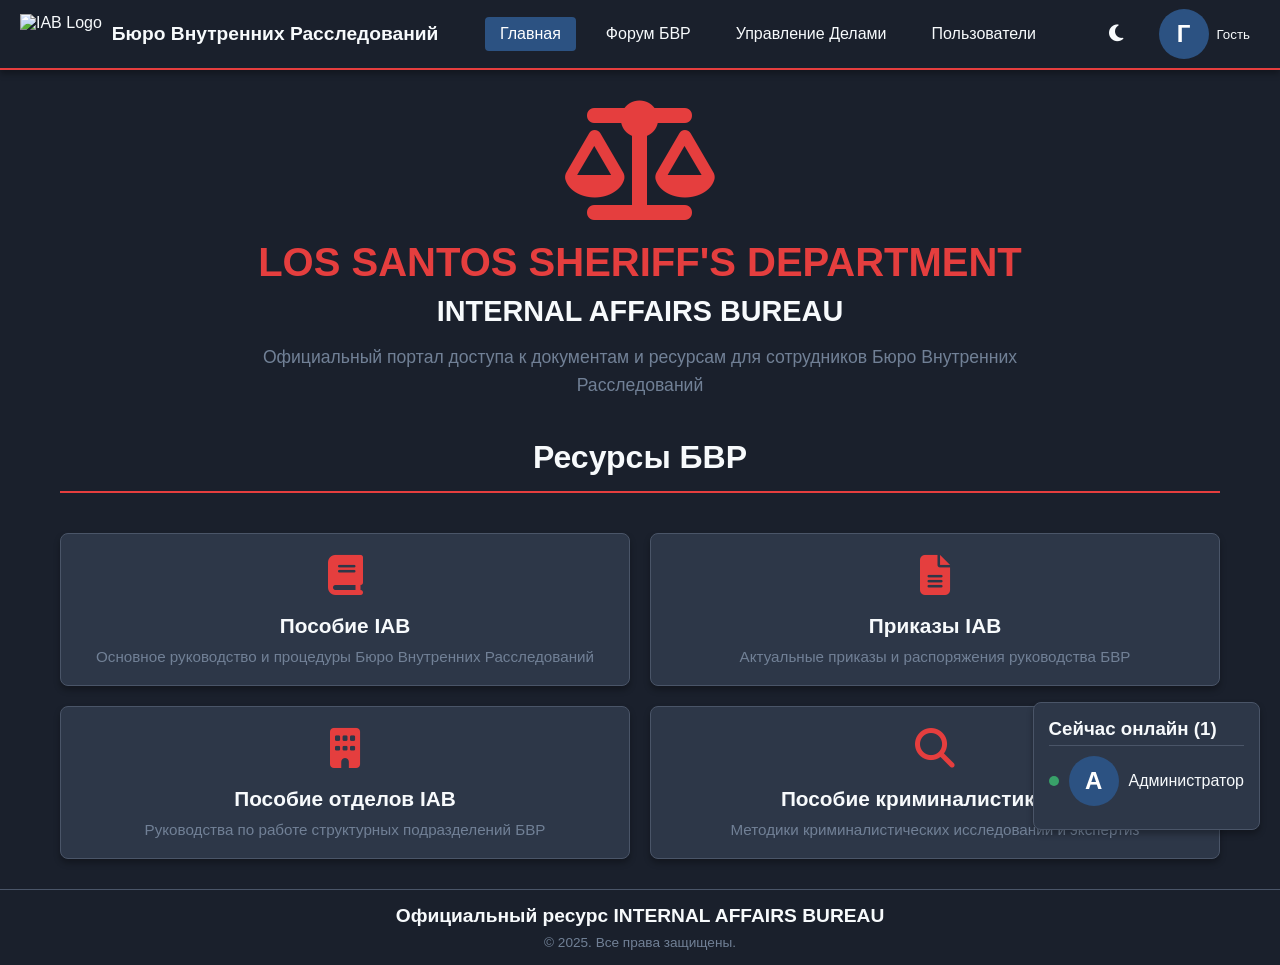
==== commit d73d1159: "Add files via upload" ====
--- a/index.html
+++ b/index.html
@@ -692,23 +692,12 @@
             box-shadow: var(--shadow);
         }
         
-        .avatar-upload {
-            margin-bottom: 15px;
-            text-align: center;
-        }
-        
-        .avatar-preview-container {
-            position: relative;
-            width: 120px;
-            height: 120px;
-            margin: 0 auto 15px;
-        }
-        
         .avatar-preview {
-            width: 100%;
-            height: 100%;
+            width: 100px;
+            height: 100px;
             border-radius: 50%;
             background-color: var(--secondary);
+            margin: 0 auto 20px;
             display: flex;
             align-items: center;
             justify-content: center;
@@ -719,86 +708,317 @@
             overflow: hidden;
         }
         
-        .avatar-preview img {
-            width: 100%;
-            height: 100%;
-            object-fit: cover;
-        }
-        
-        .avatar-change-btn {
+        .avatar-preview:hover {
+            transform: scale(1.05);
+        }
+        
+        /* BBCode Editor */
+        .bbcode-toolbar {
+            display: flex;
+            flex-wrap: wrap;
+            gap: 5px;
+            margin-bottom: 10px;
+            padding: 10px;
+            background-color: var(--bg);
+            border-radius: 4px;
+        }
+        
+        .bbcode-btn {
+            padding: 6px 10px;
+            background-color: var(--secondary);
+            color: white;
+            border: none;
+            border-radius: 4px;
+            cursor: pointer;
+            font-size: 0.9rem;
+        }
+        
+        /* Forum Topic Styles */
+        .topics-list {
+            margin-top: 20px;
+        }
+        
+        .topic-item {
+            background-color: var(--card-bg);
+            border-radius: 8px;
+            padding: 15px;
+            margin-bottom: 15px;
+            box-shadow: var(--shadow);
+            border-left: 4px solid var(--accent);
+            transition: all 0.3s ease;
+        }
+
+        .topic-item:hover {
+            transform: translateY(-2px);
+            box-shadow: 0 5px 15px rgba(0, 0, 0, 0.2);
+        }
+        
+        .topic-header {
+            display: flex;
+            justify-content: space-between;
+            margin-bottom: 10px;
+        }
+        
+        .topic-author {
+            font-weight: bold;
+            color: var(--accent);
+        }
+        
+        .topic-date {
+            color: var(--gray);
+            font-size: 0.9rem;
+        }
+        
+        .topic-content {
+            line-height: 1.6;
+            margin-bottom: 15px;
+        }
+        
+        .topic-actions {
+            display: flex;
+            gap: 10px;
+            margin-top: 15px;
+            flex-wrap: wrap;
+        }
+        
+        /* Move dropdown */
+        .move-dropdown {
+            position: relative;
+            display: inline-block;
+        }
+        
+        .move-options {
+            display: none;
             position: absolute;
-            bottom: 0;
-            right: 0;
-            background: var(--accent);
+            background-color: var(--card-bg);
+            min-width: 200px;
+            box-shadow: 0 8px 16px rgba(0,0,0,0.2);
+            z-index: 1;
+            border-radius: 4px;
+            overflow: hidden;
+        }
+        
+        .move-options.show {
+            display: block;
+        }
+        
+        .move-option {
+            padding: 10px 15px;
+            display: block;
+            text-decoration: none;
+            color: var(--text);
+            cursor: pointer;
+        }
+        
+        .move-option:hover {
+            background-color: var(--secondary);
             color: white;
-            width: 30px;
-            height: 30px;
-            border-radius: 50%;
+        }
+        
+        /* Case Form */
+        .case-form {
+            background-color: var(--card-bg);
+            border-radius: 8px;
+            padding: 20px;
+            margin-top: 20px;
+            box-shadow: var(--shadow);
+        }
+
+        /* Tabs */
+        .tabs {
             display: flex;
-            align-items: center;
-            justify-content: center;
+            border-bottom: 1px solid var(--border);
+            margin-bottom: 20px;
+        }
+
+        .tab {
+            padding: 10px 20px;
             cursor: pointer;
-        }
-        
-        .avatar-input {
-            display: none;
-        }
-        
-        .permission-denied {
-            text-align: center;
-            padding: 20px;
+            border-bottom: 2px solid transparent;
+            transition: all 0.3s ease;
+        }
+
+        .tab.active {
+            border-bottom: 2px solid var(--accent);
             color: var(--accent);
             font-weight: bold;
         }
-        
-        .user-card {
+
+        .tab-content {
+            display: none;
+        }
+
+        .tab-content.active {
+            display: block;
+        }
+
+        /* Reply Styles */
+        .reply {
+            background-color: var(--bg);
+            border-radius: 8px;
+            padding: 15px;
+            margin-top: 15px;
+            border-left: 3px solid var(--secondary);
+        }
+
+        .reply-header {
             display: flex;
+            justify-content: space-between;
+            margin-bottom: 10px;
+        }
+
+        .reply-author {
+            font-weight: bold;
+            color: var(--text);
+        }
+
+        .reply-date {
+            color: var(--gray);
+            font-size: 0.9rem;
+        }
+
+        .reply-content {
+            line-height: 1.6;
+        }
+
+        .reply-form {
+            margin-top: 20px;
+            padding-top: 20px;
+            border-top: 1px solid var(--border);
+        }
+
+        /* Case Details */
+        .case-details {
+            background-color: var(--card-bg);
+            border-radius: 8px;
+            padding: 20px;
+            margin-bottom: 20px;
+            box-shadow: var(--shadow);
+        }
+
+        .case-details-header {
+            display: flex;
+            justify-content: space-between;
             align-items: center;
-            gap: 10px;
-            padding: 5px;
-        }
-        
-        /* New styles for active users */
-        .active-users {
+            margin-bottom: 15px;
+            padding-bottom: 10px;
+            border-bottom: 1px solid var(--border);
+        }
+
+        .case-details-content {
+            display: grid;
+            grid-template-columns: 1fr 1fr;
+            gap: 15px;
+        }
+
+        .detail-item {
+            margin-bottom: 10px;
+        }
+
+        .detail-label {
+            font-weight: bold;
+            color: var(--accent);
+            margin-bottom: 5px;
+        }
+
+        .detail-value {
+            padding: 8px;
+            background-color: var(--bg);
+            border-radius: 4px;
+        }
+
+        .case-timeline {
+            margin-top: 20px;
+            padding-top: 20px;
+            border-top: 1px solid var(--border);
+        }
+
+        .timeline-item {
+            position: relative;
+            padding-left: 20px;
+            margin-bottom: 20px;
+        }
+
+        .timeline-item:before {
+            content: '';
+            position: absolute;
+            left: 0;
+            top: 5px;
+            width: 12px;
+            height: 12px;
+            border-radius: 50%;
+            background-color: var(--accent);
+        }
+
+        .timeline-item:after {
+            content: '';
+            position: absolute;
+            left: 5px;
+            top: 17px;
+            bottom: -20px;
+            width: 2px;
+            background-color: var(--border);
+        }
+
+        .timeline-item:last-child:after {
+            display: none;
+        }
+
+        .timeline-date {
+            font-weight: bold;
+            color: var(--text);
+            margin-bottom: 5px;
+        }
+
+        .timeline-content {
+            background-color: var(--bg);
+            padding: 10px;
+            border-radius: 4px;
+        }
+        
+        /* Online Users */
+        .online-users {
             position: fixed;
             bottom: 70px;
             right: 20px;
             background-color: var(--card-bg);
             border: 1px solid var(--border);
             border-radius: 8px;
-            padding: 10px;
+            padding: 15px;
             box-shadow: var(--shadow);
+            max-width: 250px;
             z-index: 99;
-            max-width: 300px;
-            display: none;
-        }
-        
-        .active-users-header {
-            display: flex;
-            justify-content: space-between;
-            align-items: center;
+        }
+        
+        .online-users h3 {
             margin-bottom: 10px;
+            border-bottom: 1px solid var(--border);
             padding-bottom: 5px;
-            border-bottom: 1px solid var(--border);
-        }
-        
-        .active-users-list {
-            max-height: 200px;
-            overflow-y: auto;
-        }
-        
-        .active-user-item {
+        }
+        
+        .online-user {
             display: flex;
             align-items: center;
             gap: 10px;
-            padding: 5px 0;
-        }
-        
-        .active-user-status {
+            margin-bottom: 8px;
+        }
+        
+        .online-indicator {
             width: 10px;
             height: 10px;
             border-radius: 50%;
             background-color: var(--success);
+        }
+        
+        .avatar-img {
+            width: 32px;
+            height: 32px;
+            border-radius: 50%;
+            object-fit: cover;
+        }
+        
+        .avatar-upload {
+            margin-top: 10px;
         }
     </style>
 </head>
@@ -1151,21 +1371,8 @@
                 <h1 class="section-title">Настройки профиля</h1>
                 
                 <div class="settings-form">
-                    <div class="avatar-upload">
-                        <div class="avatar-preview-container">
-                            <div class="avatar-preview" id="avatarPreview">
-                                <i class="fas fa-user"></i>
-                            </div>
-                            <label class="avatar-change-btn" for="avatarInput">
-                                <i class="fas fa-camera"></i>
-                            </label>
-                            <input type="file" id="avatarInput" class="avatar-input" accept="image/*">
-                        </div>
-                        
-                        <div style="text-align: center; margin-top: 10px;">
-                            <label for="avatarColorPicker">Цвет аватарки: </label>
-                            <input type="color" id="avatarColorPicker" value="#2c5282">
-                        </div>
+                    <div class="avatar-preview" id="avatarPreview">
+                        <i class="fas fa-user"></i>
                     </div>
                     
                     <form id="profileForm">
@@ -1196,6 +1403,10 @@
                         <div class="form-group">
                             <label for="profileConfirmPassword">Подтвердите пароль:</label>
                             <input type="password" id="profileConfirmPassword" placeholder="Повторите новый пароль">
+                        </div>
+                        <div class="form-group">
+                            <label for="profileAvatar">Ссылка на аватар:</label>
+                            <input type="text" id="profileAvatar" placeholder="Введите URL вашего аватара">
                         </div>
                         <button type="submit" class="btn">Сохранить изменения</button>
                     </form>
@@ -1325,19 +1536,6 @@
             </div>
         </div>
     </main>
-
-    <!-- Active Users Panel -->
-    <div class="active-users" id="activeUsersPanel">
-        <div class="active-users-header">
-            <h3>Сейчас на сайте</h3>
-            <button class="btn btn-sm" id="refreshUsersBtn">
-                <i class="fas fa-sync-alt"></i>
-            </button>
-        </div>
-        <div class="active-users-list" id="activeUsersList">
-            <!-- Active users will be shown here -->
-        </div>
-    </div>
 
     <!-- Login Modal -->
     <div class="modal" id="loginModal">
@@ -1413,15 +1611,31 @@
     <footer>
         <div class="footer-content">
             <div class="footer-logo">Официальный ресурс INTERNAL AFFAIRS BUREAU</div>
-            <div class="copyright">© 2025. Все права защищены. 
-                <button id="activeUsersToggle" class="btn btn-sm" style="margin-left: 10px;">
-                    <i class="fas fa-users"></i> Активные пользователи
-                </button>
-            </div>
+            <div class="copyright">© 2025. Все права защищены.</div>
         </div>
     </footer>
+    
+    <!-- Online Users -->
+    <div class="online-users" id="onlineUsersContainer">
+        <h3>Сейчас онлайн (<span id="onlineCount">0</span>)</h3>
+        <div id="onlineUsersList"></div>
+    </div>
 
     <script>
+        // Класс для пользователя с поддержкой аватара
+        class User {
+            constructor(id, fullname, username, email, role, password, avatar = null) {
+                this.id = id;
+                this.fullname = fullname;
+                this.username = username;
+                this.email = email;
+                this.role = role;
+                this.password = password;
+                this.avatar = avatar;
+                this.lastActivity = new Date().toISOString();
+            }
+        }
+
         // Инициализация данных
         let currentUser = null;
         let cases = [];
@@ -1429,8 +1643,7 @@
         let forumTopics = [];
         let caseEntries = [];
         let replies = [];
-        let activeUsers = [];
-        
+
         // Загрузка данных из localStorage
         function loadData() {
             const savedCases = localStorage.getItem('iabCases');
@@ -1438,29 +1651,26 @@
             const savedTopics = localStorage.getItem('iabForumTopics');
             const savedEntries = localStorage.getItem('iabCaseEntries');
             const savedReplies = localStorage.getItem('iabReplies');
-            const savedActiveUsers = localStorage.getItem('activeUsers');
-            const savedCurrentUser = localStorage.getItem('currentUser');
+            const savedCurrentUser = localStorage.getItem('iabCurrentUser');
             
             if (savedCases) cases = JSON.parse(savedCases);
             if (savedUsers) users = JSON.parse(savedUsers);
             if (savedTopics) forumTopics = JSON.parse(savedTopics);
             if (savedEntries) caseEntries = JSON.parse(savedEntries);
             if (savedReplies) replies = JSON.parse(savedReplies);
-            if (savedActiveUsers) activeUsers = JSON.parse(savedActiveUsers);
             if (savedCurrentUser) currentUser = JSON.parse(savedCurrentUser);
             
             // Если нет пользователей, создаем начального админа
             if (users.length === 0) {
-                users.push({
-                    id: 1,
-                    fullname: 'Администратор',
-                    username: 'admin',
-                    email: 'admin@iab.gov',
-                    role: 'admin',
-                    password: 'admin123',
-                    date: '01.01.2025',
-                    avatarColor: '#2c5282'
-                });
+                users.push(new User(
+                    1,
+                    'Администратор',
+                    'admin',
+                    'admin@iab.gov',
+                    'admin',
+                    'admin123',
+                    null
+                ));
                 saveUsers();
             }
             
@@ -1573,15 +1783,17 @@
                 saveReplies();
             }
             
-            // Обновляем интерфейс пользователя
-            updateUserInterface();
+            // Обновляем интерфейс текущего пользователя
+            if (currentUser) {
+                updateUserInterface(currentUser);
+            }
             
             // Отображаем данные
             renderCases();
             renderUsers();
             renderForumTopics();
             renderForumTabs();
-            renderActiveUsers();
+            updateOnlineUsers();
         }
         
         // Сохранение данных в localStorage
@@ -1605,117 +1817,71 @@
             localStorage.setItem('iabReplies', JSON.stringify(replies));
         }
         
-        function saveActiveUsers() {
-            localStorage.setItem('activeUsers', JSON.stringify(activeUsers));
-        }
-        
         function saveCurrentUser() {
             if (currentUser) {
-                localStorage.setItem('currentUser', JSON.stringify(currentUser));
-            } else {
-                localStorage.removeItem('currentUser');
-            }
-        }
-        
-        // Обновление интерфейса пользователя
-        function updateUserInterface() {
+                localStorage.setItem('iabCurrentUser', JSON.stringify(currentUser));
+            }
+        }
+        
+        // Обновление активности пользователя
+        function updateUserActivity() {
             if (currentUser) {
-                const firstLetters = currentUser.fullname.split(' ').map(n => n[0]).join('').toUpperCase();
-                document.getElementById('userBtn').innerHTML = `
-                    <div class="user-avatar" style="background-color: ${currentUser.avatarColor || '#2c5282'}">
-                        ${currentUser.avatarImage ? `<img src="${currentUser.avatarImage}" alt="Аватар">` : firstLetters}
-                    </div>
-                    <span>${currentUser.fullname}</span>
-                `;
-                
-                document.getElementById('loginBtn').style.display = 'none';
-                document.getElementById('registerBtn').style.display = 'none';
-                document.getElementById('profileBtn').style.display = 'block';
-                document.getElementById('settingsBtn').style.display = 'block';
-                document.getElementById('logoutBtn').style.display = 'block';
-                
-                document.querySelectorAll('.nav-link[data-page="profile"]').forEach(el => {
-                    el.style.display = 'block';
-                });
-                
-                // Update profile page
-                if (document.getElementById('profileUsername')) {
-                    document.getElementById('profileUsername').value = currentUser.username;
-                    document.getElementById('profileFullname').value = currentUser.fullname;
-                    document.getElementById('profileEmail').value = currentUser.email;
-                    document.getElementById('profileRole').value = currentUser.role === 'owner' ? 'Владелец' : 
-                                                                    currentUser.role === 'admin' ? 'Администратор' : 
-                                                                    currentUser.role === 'moderator' ? 'Модератор' : 'Пользователь';
+                currentUser.lastActivity = new Date().toISOString();
+                saveCurrentUser();
+                updateOnlineUsers();
+            }
+        }
+        
+        // Обновление списка онлайн пользователей
+        function updateOnlineUsers() {
+            const now = new Date();
+            const onlineList = document.getElementById('onlineUsersList');
+            const onlineCount = document.getElementById('onlineCount');
+            
+            if (!onlineList) return;
+            
+            onlineList.innerHTML = '';
+            let count = 0;
+            
+            // Проверяем всех пользователей
+            users.forEach(user => {
+                const lastActive = new Date(user.lastActivity);
+                const minutesAgo = (now - lastActive) / (1000 * 60);
+                
+                if (minutesAgo < 5) { // Активен последние 5 минут
+                    count++;
+                    const userElement = document.createElement('div');
+                    userElement.className = 'online-user';
                     
-                    // Update avatar preview
-                    const avatarPreview = document.getElementById('avatarPreview');
-                    if (currentUser.avatarImage) {
-                        avatarPreview.innerHTML = `<img src="${currentUser.avatarImage}" alt="Аватар">`;
+                    let avatarContent = '';
+                    if (user.avatar) {
+                        avatarContent = `<img src="${user.avatar}" class="avatar-img" alt="${user.fullname}">`;
                     } else {
-                        const initials = currentUser.fullname.split(' ').map(n => n[0]).join('').toUpperCase();
-                        avatarPreview.innerHTML = initials;
-                        avatarPreview.style.backgroundColor = currentUser.avatarColor || '#2c5282';
+                        const initials = user.fullname.split(' ').map(n => n[0]).join('');
+                        avatarContent = `<div class="user-avatar">${initials}</div>`;
                     }
+                    
+                    userElement.innerHTML = `
+                        <div class="online-indicator"></div>
+                        ${avatarContent}
+                        <span>${user.fullname}</span>
+                    `;
+                    onlineList.appendChild(userElement);
                 }
-            } else {
-                document.getElementById('userBtn').innerHTML = `
-                    <div class="user-avatar">Г</div>
-                    <span>Гость</span>
-                `;
-                
-                document.getElementById('loginBtn').style.display = 'block';
-                document.getElementById('registerBtn').style.display = 'block';
-                document.getElementById('profileBtn').style.display = 'none';
-                document.getElementById('settingsBtn').style.display = 'none';
-                document.getElementById('logoutBtn').style.display = 'none';
-                
-                document.querySelectorAll('.nav-link[data-page="profile"]').forEach(el => {
-                    el.style.display = 'none';
-                });
-            }
-            
-            // Update permissions-based UI
-            updatePermissionsUI();
-        }
-        
-        // Проверка прав доступа
+            });
+            
+            onlineCount.textContent = count;
+        }
+        
+        // Проверка прав пользователя
         function hasPermission(requiredRole = 'user') {
             if (!currentUser) return false;
             
-            const roles = {
-                'owner': 4,
-                'admin': 3,
-                'moderator': 2,
-                'user': 1
-            };
-            
-            return roles[currentUser.role] >= roles[requiredRole];
-        }
-        
-        // Обновление интерфейса в зависимости от прав
-        function updatePermissionsUI() {
-            const canEdit = hasPermission('moderator');
-            
-            // Show/hide edit buttons
-            document.querySelectorAll('.edit-case, .delete-case, .close-case, .edit-user, .delete-user, .edit-topic, .delete-topic, .move-topic').forEach(btn => {
-                btn.style.display = canEdit ? 'inline-block' : 'none';
-            });
-            
-            // Show/hide admin panels
-            document.querySelectorAll('#newCaseBtn, #addUserBtn').forEach(btn => {
-                btn.style.display = canEdit ? 'block' : 'none';
-            });
-            
-            // Disable form elements for regular users
-            if (!hasPermission('moderator')) {
-                document.querySelectorAll('#caseForm input, #caseForm select, #caseForm textarea, #caseForm button, #userForm input, #userForm select, #userForm textarea, #userForm button').forEach(el => {
-                    el.disabled = true;
-                });
-                
-                document.querySelectorAll('#topicForm input, #topicForm select, #topicForm textarea, #topicForm button').forEach(el => {
-                    el.disabled = true;
-                });
-            }
+            const roles = ['user', 'moderator', 'admin', 'owner'];
+            const userRoleIndex = roles.indexOf(currentUser.role);
+            const requiredRoleIndex = roles.indexOf(requiredRole);
+            
+            return userRoleIndex >= requiredRoleIndex;
         }
         
         // Отрисовка списка дел
@@ -1804,11 +1970,19 @@
                                 user.role === 'admin' ? 'Администратор' : 
                                 user.role === 'moderator' ? 'Модератор' : 'Пользователь';
                 
+                let avatarContent = '';
+                if (user.avatar) {
+                    avatarContent = `<img src="${user.avatar}" class="avatar-img" alt="${user.fullname}">`;
+                } else {
+                    const initials = user.fullname.split(' ').map(n => n[0]).join('');
+                    avatarContent = `<div class="user-avatar">${initials}</div>`;
+                }
+                
                 const userElement = document.createElement('div');
                 userElement.className = 'user-item';
                 userElement.innerHTML = `
-                    <div class="user-avatar" style="background-color: ${user.avatarColor || '#2c5282'}">
-                        ${user.avatarImage ? `<img src="${user.avatarImage}" alt="Аватар">` : `<i class="fas ${roleIcon}"></i>`}
+                    <div class="user-avatar">
+                        ${avatarContent}
                     </div>
                     <div class="user-info">
                         <h3>${user.fullname} (${roleText})</h3>
@@ -1952,72 +2126,6 @@
             });
         }
         
-        // Отрисовка активных пользователей
-        function renderActiveUsers() {
-            const container = document.getElementById('activeUsersList');
-            container.innerHTML = '';
-            
-            if (activeUsers.length === 0) {
-                container.innerHTML = '<p>Нет активных пользователей</p>';
-                return;
-            }
-            
-            activeUsers.forEach(user => {
-                const userElement = document.createElement('div');
-                userElement.className = 'active-user-item';
-                
-                const initials = user.fullname.split(' ').map(n => n[0]).join('').toUpperCase();
-                
-                userElement.innerHTML = `
-                    <div class="active-user-status"></div>
-                    <div class="user-card">
-                        <div class="user-avatar" style="background-color: ${user.avatarColor || '#2c5282'}; width: 24px; height: 24px; font-size: 0.8rem;">
-                            ${user.avatarImage ? `<img src="${user.avatarImage}" alt="Аватар" style="width: 100%; height: 100%;">` : initials}
-                        </div>
-                        <div>
-                            <strong>${user.fullname}</strong>
-                            <div style="font-size: 0.8rem; color: var(--gray);">
-                                ${user.role === 'owner' ? 'Владелец' : 
-                                 user.role === 'admin' ? 'Администратор' : 
-                                 user.role === 'moderator' ? 'Модератор' : 'Пользователь'}
-                            </div>
-                        </div>
-                    </div>
-                `;
-                container.appendChild(userElement);
-            });
-        }
-        
-        // Обновление списка активных пользователей
-        function updateActiveUsersList() {
-            const now = Date.now();
-            // Удаляем неактивных пользователей (последняя активность > 5 минут)
-            activeUsers = activeUsers.filter(user => (now - user.lastActivity) < 300000);
-            
-            // Добавляем текущего пользователя, если он авторизован
-            if (currentUser) {
-                const existingUser = activeUsers.find(u => u.id === currentUser.id);
-                if (existingUser) {
-                    existingUser.lastActivity = now;
-                } else {
-                    activeUsers.push({
-                        id: currentUser.id,
-                        fullname: currentUser.fullname,
-                        role: currentUser.role,
-                        lastActivity: now,
-                        avatarColor: currentUser.avatarColor,
-                        avatarImage: currentUser.avatarImage
-                    });
-                }
-            }
-            
-            // Сохраняем в localStorage
-            saveActiveUsers();
-            
-            // Обновляем отображение
-            renderActiveUsers();
-        }
-        
         // Просмотр деталей дела
         function viewCase(caseId) {
             const caseItem = cases.find(c => c.id == caseId);
@@ -2179,6 +2287,11 @@
         
         // Удаление темы форума
         function deleteTopic(topicId) {
+            if (!hasPermission('moderator')) {
+                alert('Недостаточно прав для удаления темы!');
+                return;
+            }
+            
             if (confirm('Вы уверены, что хотите удалить эту тему?')) {
                 forumTopics = forumTopics.filter(t => t.id != topicId);
                 saveForumTopics();
@@ -2189,6 +2302,11 @@
         
         // Редактирование дела
         function editCase(id) {
+            if (!hasPermission('moderator')) {
+                alert('Недостаточно прав для редактирования дела!');
+                return;
+            }
+            
             const caseItem = cases.find(c => c.id == id);
             if (!caseItem) return;
             
@@ -2209,6 +2327,11 @@
         
         // Закрытие дела
         function closeCase(id) {
+            if (!hasPermission('moderator')) {
+                alert('Недостаточно прав для закрытия дела!');
+                return;
+            }
+            
             if (confirm('Вы уверены, что хотите закрыть это дело?')) {
                 const caseIndex = cases.findIndex(c => c.id == id);
                 if (caseIndex !== -1) {
@@ -2235,15 +2358,49 @@
         
         // Удаление дела
         function deleteCase(id) {
-            if (confirm('Вы уверены, что хотите удалить это дело?')) {
+            if (!hasPermission('admin')) {
+                alert('Недостаточно прав для удаления дела!');
+                return;
+            }
+            
+            if (confirm('Вы уверены, что хотите удалить это дело? Все связанные данные будут удалены безвозвратно.')) {
+                // Удаляем дело
                 cases = cases.filter(c => c.id != id);
+                
+                // Удаляем все записи дела
+                caseEntries = caseEntries.filter(entry => entry.caseId != id);
+                
+                // Удаляем все связанные темы форума
+                const relatedTopics = forumTopics.filter(topic => 
+                    topic.title.includes(`дело #${id}`) || 
+                    topic.content.includes(`дело #${id}`)
+                );
+                
+                relatedTopics.forEach(topic => {
+                    // Удаляем ответы в теме
+                    replies = replies.filter(reply => reply.topicId != topic.id);
+                    // Удаляем тему
+                    forumTopics = forumTopics.filter(t => t.id != topic.id);
+                });
+                
                 saveCases();
+                saveCaseEntries();
+                saveForumTopics();
+                saveReplies();
                 renderCases();
+                renderForumTopics();
+                
+                alert('Дело и все связанные данные успешно удалены!');
             }
         }
         
         // Редактирование пользователя
         function editUser(id) {
+            if (!hasPermission('admin')) {
+                alert('Недостаточно прав для редактирования пользователя!');
+                return;
+            }
+            
             const user = users.find(u => u.id == id);
             if (!user) return;
             
@@ -2264,11 +2421,36 @@
         
         // Удаление пользователя
         function deleteUser(id) {
+            if (!hasPermission('admin')) {
+                alert('Недостаточно прав для удаления пользователя!');
+                return;
+            }
+            
             if (confirm('Вы уверены, что хотите удалить этого пользователя?')) {
                 users = users.filter(u => u.id != id);
                 saveUsers();
                 renderUsers();
             }
+        }
+        
+        // Вставка BBCode
+        function insertBBCode(tag) {
+            const textarea = document.getElementById('topicContent');
+            if (!textarea) return;
+            
+            const startTag = `[${tag}]`;
+            const endTag = `[/${tag}]`;
+            
+            const start = textarea.selectionStart;
+            const end = textarea.selectionEnd;
+            const selectedText = textarea.value.substring(start, end);
+            
+            textarea.value = textarea.value.substring(0, start) + 
+                             startTag + selectedText + endTag + 
+                             textarea.value.substring(end);
+            
+            textarea.focus();
+            textarea.setSelectionRange(start + startTag.length, start + startTag.length + selectedText.length);
         }
         
         // Навигация
@@ -2310,6 +2492,53 @@
             }
         }
         
+        // Обновление интерфейса пользователя
+        function updateUserInterface(user) {
+            const firstLetters = user.fullname.split(' ').map(n => n[0]).join('').toUpperCase();
+            
+            // Обновляем кнопку пользователя
+            let avatarContent = '';
+            if (user.avatar) {
+                avatarContent = `<img src="${user.avatar}" class="avatar-img" alt="${user.fullname}" style="width:32px;height:32px;">`;
+            } else {
+                avatarContent = `<div class="user-avatar">${firstLetters}</div>`;
+            }
+            
+            document.getElementById('userBtn').innerHTML = `
+                ${avatarContent}
+                <span>${user.fullname}</span>
+            `;
+            
+            // Обновляем выпадающее меню
+            document.getElementById('loginBtn').style.display = 'none';
+            document.getElementById('registerBtn').style.display = 'none';
+            document.getElementById('profileBtn').style.display = 'block';
+            document.getElementById('settingsBtn').style.display = 'block';
+            document.getElementById('logoutBtn').style.display = 'block';
+            
+            // Показываем ссылку на профиль в навигации
+            document.querySelectorAll('.nav-link[data-page="profile"]').forEach(el => {
+                el.style.display = 'block';
+            });
+            
+            // Обновляем страницу профиля
+            document.getElementById('profileUsername').value = user.username;
+            document.getElementById('profileFullname').value = user.fullname;
+            document.getElementById('profileEmail').value = user.email;
+            document.getElementById('profileRole').value = user.role === 'owner' ? 'Владелец' : 
+                                                          user.role === 'admin' ? 'Администратор' : 
+                                                          user.role === 'moderator' ? 'Модератор' : 'Пользователь';
+            document.getElementById('profileAvatar').value = user.avatar || '';
+            
+            // Обновляем аватар в профиле
+            const avatarPreview = document.getElementById('avatarPreview');
+            if (user.avatar) {
+                avatarPreview.innerHTML = `<img src="${user.avatar}" class="avatar-img" alt="${user.fullname}" style="width:100px;height:100px;">`;
+            } else {
+                avatarPreview.innerHTML = `<div class="user-avatar">${firstLetters}</div>`;
+            }
+        }
+        
         // Инициализация приложения
         function initApp() {
             // Загрузка данных
@@ -2407,8 +2636,11 @@
                 
                 if (user) {
                     currentUser = user;
+                    currentUser.lastActivity = new Date().toISOString();
+                    
+                    // Update user interface
+                    updateUserInterface(currentUser);
                     saveCurrentUser();
-                    updateUserInterface();
                     
                     loginModal.classList.remove('show');
                     alert(`Добро пожаловать, ${user.fullname}!`);
@@ -2436,16 +2668,14 @@
                     return;
                 }
                 
-                const newUser = {
-                    id: users.length + 1,
+                const newUser = new User(
+                    users.length + 1,
                     fullname,
                     username,
                     email,
-                    role: 'user',
-                    password,
-                    date: new Date().toLocaleDateString('ru-RU'),
-                    avatarColor: '#2c5282'
-                };
+                    'user',
+                    password
+                );
                 
                 users.push(newUser);
                 saveUsers();
@@ -2453,7 +2683,9 @@
                 // Auto-login after registration
                 currentUser = newUser;
                 saveCurrentUser();
-                updateUserInterface();
+                
+                // Update user interface
+                updateUserInterface(currentUser);
                 
                 registerModal.classList.remove('show');
                 alert(`Пользователь ${fullname} успешно зарегистрирован!`);
@@ -2464,7 +2696,24 @@
                 e.preventDefault();
                 currentUser = null;
                 saveCurrentUser();
-                updateUserInterface();
+                
+                // Reset user interface
+                document.getElementById('userBtn').innerHTML = `
+                    <div class="user-avatar">Г</div>
+                    <span>Гость</span>
+                `;
+                
+                // Reset dropdown menu
+                document.getElementById('loginBtn').style.display = 'block';
+                document.getElementById('registerBtn').style.display = 'block';
+                document.getElementById('profileBtn').style.display = 'none';
+                document.getElementById('settingsBtn').style.display = 'none';
+                document.getElementById('logoutBtn').style.display = 'none';
+                
+                // Hide profile link in navigation
+                document.querySelectorAll('.nav-link[data-page="profile"]').forEach(el => {
+                    el.style.display = 'none';
+                });
                 
                 // Go to home page
                 showPage('home');
@@ -2476,42 +2725,58 @@
             document.getElementById('profileForm').addEventListener('submit', (e) => {
                 e.preventDefault();
                 
-                if (!currentUser) return;
+                if (!currentUser) {
+                    alert('Необходимо авторизоваться!');
+                    return;
+                }
                 
                 const fullname = document.getElementById('profileFullname').value;
                 const email = document.getElementById('profileEmail').value;
                 const position = document.getElementById('profilePosition').value;
                 const password = document.getElementById('profilePassword').value;
                 const confirmPassword = document.getElementById('profileConfirmPassword').value;
-                
-                if (password && password !== confirmPassword) {
-                    alert('Пароли не совпадают!');
+                const avatarUrl = document.getElementById('profileAvatar').value;
+                
+                // Находим текущего пользователя
+                const userIndex = users.findIndex(u => u.id === currentUser.id);
+                if (userIndex === -1) return;
+                
+                // Обновляем данные
+                users[userIndex].fullname = fullname;
+                users[userIndex].email = email;
+                users[userIndex].position = position;
+                
+                if (password) {
+                    if (password !== confirmPassword) {
+                        alert('Пароли не совпадают!');
+                        return;
+                    }
+                    users[userIndex].password = password;
+                }
+                
+                // Обновляем аватар
+                if (avatarUrl) {
+                    users[userIndex].avatar = avatarUrl;
+                }
+                
+                // Обновляем текущего пользователя
+                currentUser = users[userIndex];
+                saveCurrentUser();
+                saveUsers();
+                
+                // Обновляем интерфейс
+                updateUserInterface(currentUser);
+                
+                alert('Профиль успешно обновлен!');
+            });
+            
+            // New case button
+            document.getElementById('newCaseBtn').addEventListener('click', () => {
+                if (!hasPermission('moderator')) {
+                    alert('Недостаточно прав для создания дела!');
                     return;
                 }
                 
-                // Find user in users array
-                const userIndex = users.findIndex(u => u.id === currentUser.id);
-                if (userIndex !== -1) {
-                    users[userIndex].fullname = fullname;
-                    users[userIndex].email = email;
-                    users[userIndex].position = position;
-                    
-                    if (password) {
-                        users[userIndex].password = password;
-                    }
-                    
-                    // Update current user
-                    currentUser = users[userIndex];
-                    saveUsers();
-                    saveCurrentUser();
-                    updateUserInterface();
-                    
-                    alert('Профиль успешно обновлен!');
-                }
-            });
-            
-            // New case button
-            document.getElementById('newCaseBtn').addEventListener('click', () => {
                 document.getElementById('caseFormTitle').textContent = 'Создать новое дело';
                 document.getElementById('caseForm').reset();
                 document.getElementById('caseForm').removeAttribute('data-id');
@@ -2529,6 +2794,11 @@
             // Case form submission
             document.getElementById('caseForm').addEventListener('submit', (e) => {
                 e.preventDefault();
+                
+                if (!hasPermission('moderator')) {
+                    alert('Недостаточно прав для создания дела!');
+                    return;
+                }
                 
                 const id = document.getElementById('caseForm').dataset.id;
                 const title = document.getElementById('caseTitle').value;
@@ -2579,6 +2849,11 @@
             
             // Add user button
             document.getElementById('addUserBtn').addEventListener('click', () => {
+                if (!hasPermission('admin')) {
+                    alert('Недостаточно прав для добавления пользователя!');
+                    return;
+                }
+                
                 document.getElementById('userFormTitle').textContent = 'Добавить пользователя';
                 document.getElementById('userForm').reset();
                 document.getElementById('userForm').removeAttribute('data-id');
@@ -2596,6 +2871,11 @@
             // User form submission
             document.getElementById('userForm').addEventListener('submit', (e) => {
                 e.preventDefault();
+                
+                if (!hasPermission('admin')) {
+                    alert('Недостаточно прав для управления пользователями!');
+                    return;
+                }
                 
                 const id = document.getElementById('userForm').dataset.id;
                 const fullname = document.getElementById('userFullname').value;
@@ -2614,14 +2894,15 @@
                     // Update existing user
                     const userIndex = users.findIndex(u => u.id == id);
                     if (userIndex !== -1) {
-                        users[userIndex] = {
-                            ...users[userIndex],
+                        users[userIndex] = new User(
+                            users[userIndex].id,
                             fullname,
                             username,
                             email,
                             role,
-                            password: password || users[userIndex].password
-                        };
+                            password || users[userIndex].password,
+                            users[userIndex].avatar
+                        );
                     }
                 } else {
                     // Create new user
@@ -2630,16 +2911,14 @@
                         return;
                     }
                     
-                    const newUser = {
-                        id: users.length + 1,
+                    const newUser = new User(
+                        users.length + 1,
                         fullname,
                         username,
                         email,
                         role,
-                        password,
-                        date: new Date().toLocaleDateString('ru-RU'),
-                        avatarColor: '#2c5282'
-                    };
+                        password
+                    );
                     users.push(newUser);
                 }
                 
@@ -2655,6 +2934,11 @@
             // Forum topic form submission
             document.getElementById('topicForm').addEventListener('submit', (e) => {
                 e.preventDefault();
+                
+                if (!currentUser) {
+                    alert('Необходимо авторизоваться для создания тем!');
+                    return;
+                }
                 
                 const title = document.getElementById('topicTitle').value;
                 const category = document.getElementById('topicCategory').value;
@@ -2706,6 +2990,11 @@
             document.getElementById('caseEntryForm').addEventListener('submit', (e) => {
                 e.preventDefault();
                 
+                if (!currentUser) {
+                    alert('Необходимо авторизоваться для добавления записей!');
+                    return;
+                }
+                
                 const caseId = document.getElementById('caseEntryForm').dataset.caseId;
                 const entryType = document.getElementById('entryType').value;
                 const entryContent = document.getElementById('entryContent').value;
@@ -2743,6 +3032,11 @@
             document.getElementById('replyForm').addEventListener('submit', (e) => {
                 e.preventDefault();
                 
+                if (!currentUser) {
+                    alert('Необходимо авторизоваться для ответа!');
+                    return;
+                }
+                
                 const topicId = document.getElementById('replyForm').dataset.topicId;
                 const replyContent = document.getElementById('replyContent').value;
                 
@@ -2786,60 +3080,13 @@
             // User search input
             document.getElementById('userSearch').addEventListener('input', renderUsers);
             
-            // Avatar upload
-            document.getElementById('avatarInput').addEventListener('change', function() {
-                const file = this.files[0];
-                if (file) {
-                    const reader = new FileReader();
-                    reader.onload = function(e) {
-                        const avatarPreview = document.getElementById('avatarPreview');
-                        avatarPreview.innerHTML = `<img src="${e.target.result}" alt="Аватар">`;
-                        
-                        // Update current user
-                        if (currentUser) {
-                            currentUser.avatarImage = e.target.result;
-                            saveCurrentUser();
-                            updateUserInterface();
-                        }
-                    };
-                    reader.readAsDataURL(file);
-                }
-            });
-            
-            // Avatar color picker
-            document.getElementById('avatarColorPicker').addEventListener('input', function() {
-                const color = this.value;
-                const avatarPreview = document.getElementById('avatarPreview');
-                avatarPreview.style.backgroundColor = color;
-                
-                // Update current user
-                if (currentUser) {
-                    currentUser.avatarColor = color;
-                    saveCurrentUser();
-                    updateUserInterface();
-                }
-            });
-            
-            // Active users panel toggle
-            document.getElementById('activeUsersToggle').addEventListener('click', function() {
-                const panel = document.getElementById('activeUsersPanel');
-                panel.style.display = panel.style.display === 'block' ? 'none' : 'block';
-            });
-            
-            // Refresh active users
-            document.getElementById('refreshUsersBtn').addEventListener('click', function() {
-                updateActiveUsersList();
-            });
-            
-            // Periodically update active users (every minute)
-            setInterval(updateActiveUsersList, 60000);
-            
-            // Update user activity on any interaction
-            document.addEventListener('click', function() {
-                if (currentUser) {
-                    updateActiveUsersList();
-                }
-            });
+            // Обновление активности каждую минуту
+            setInterval(updateOnlineUsers, 60000);
+            
+            // Следим за активностью пользователя
+            document.addEventListener('mousemove', updateUserActivity);
+            document.addEventListener('keydown', updateUserActivity);
+            document.addEventListener('click', updateUserActivity);
         }
         
         // Запуск приложения при загрузке страницы
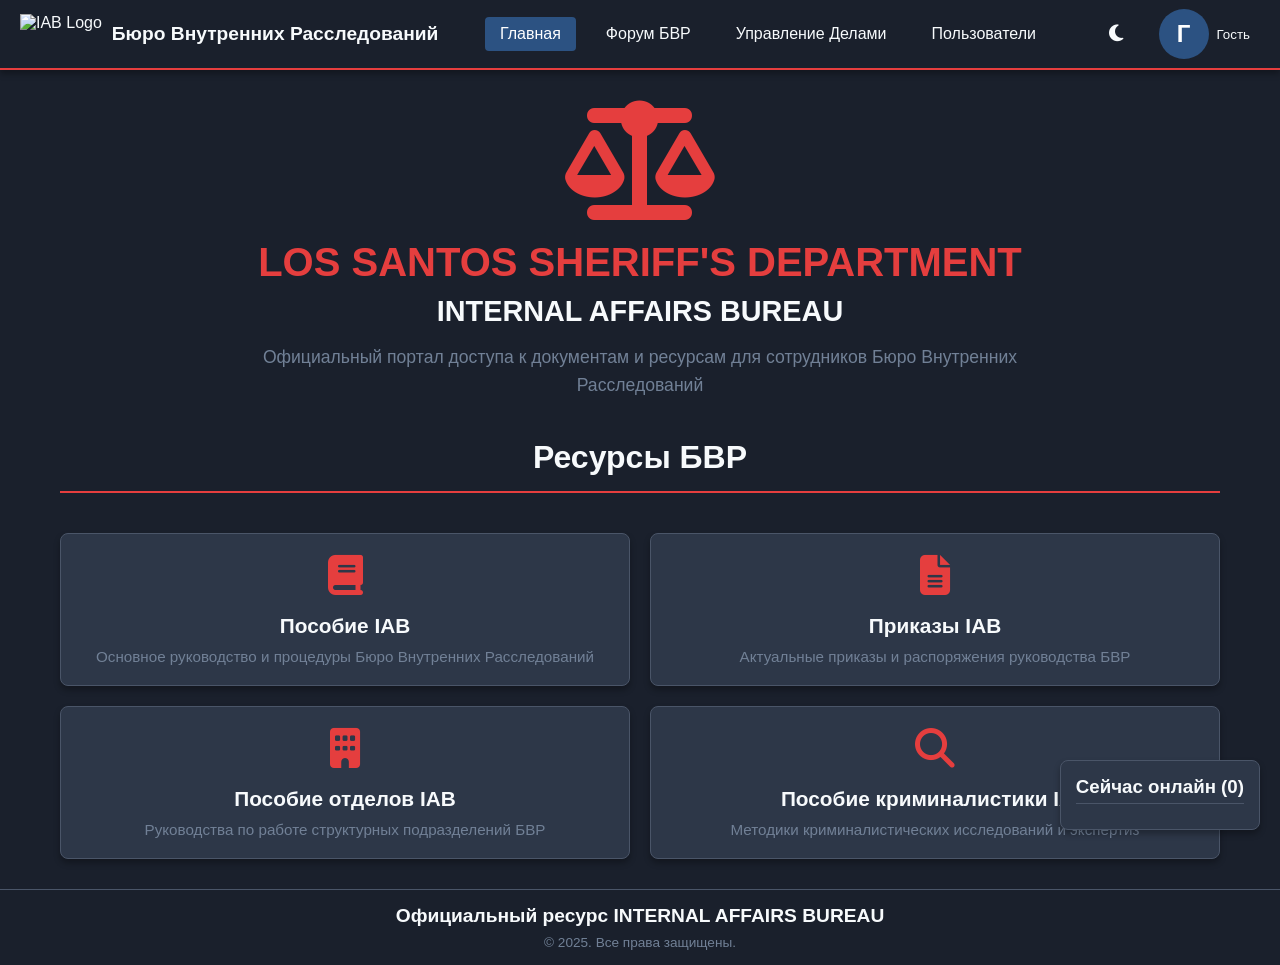
==== commit b34015e0: "Update index.html" ====
--- a/index.html
+++ b/index.html
@@ -1622,7 +1622,7 @@
     </div>
 
     <script>
-        // Класс для пользователя с поддержкой аватара
+        // Класс для пользователя с поддержкой аватар
         class User {
             constructor(id, fullname, username, email, role, password, avatar = null) {
                 this.id = id;
@@ -1633,6 +1633,7 @@
                 this.password = password;
                 this.avatar = avatar;
                 this.lastActivity = new Date().toISOString();
+                this.isOnline = false; // Флаг онлайн статуса
             }
         }
 
@@ -1658,11 +1659,20 @@
             if (savedTopics) forumTopics = JSON.parse(savedTopics);
             if (savedEntries) caseEntries = JSON.parse(savedEntries);
             if (savedReplies) replies = JSON.parse(savedReplies);
-            if (savedCurrentUser) currentUser = JSON.parse(savedCurrentUser);
+            if (savedCurrentUser) {
+                currentUser = JSON.parse(savedCurrentUser);
+                
+                // Обновляем онлайн статус при загрузке
+                const user = users.find(u => u.id === currentUser.id);
+                if (user) {
+                    user.isOnline = true;
+                    user.lastActivity = new Date().toISOString();
+                }
+            }
             
             // Если нет пользователей, создаем начального админа
             if (users.length === 0) {
-                users.push(new User(
+                const admin = new User(
                     1,
                     'Администратор',
                     'admin',
@@ -1670,122 +1680,10 @@
                     'admin',
                     'admin123',
                     null
-                ));
+                );
+                admin.isOnline = false;
+                users.push(admin);
                 saveUsers();
-            }
-            
-            // Если нет дел, создаем демо-дела
-            if (cases.length === 0) {
-                cases.push(
-                    {
-                        id: 1,
-                        title: 'Дело #2025-001',
-                        employee: 'Иванов И.И.',
-                        description: 'Нарушение процедуры задержания',
-                        date: '01.07.2025',
-                        status: 'active',
-                        category: 'investigation',
-                        priority: 'medium',
-                        responsible: 'Петров П.П.'
-                    },
-                    {
-                        id: 2,
-                        title: 'Дело #2025-002',
-                        employee: 'Петров П.П.',
-                        description: 'Несвоевременное оформление документов',
-                        date: '03.07.2025',
-                        status: 'pending',
-                        category: 'disciplinary',
-                        priority: 'low',
-                        responsible: 'Сидорова А.А.'
-                    },
-                    {
-                        id: 3,
-                        title: 'Дело #2025-003',
-                        employee: 'Сидоров С.С.',
-                        description: 'Нарушение дресс-кода',
-                        date: '05.07.2025',
-                        status: 'closed',
-                        category: 'complaint',
-                        priority: 'low',
-                        responsible: 'Иванов И.И.'
-                    }
-                );
-                saveCases();
-            }
-            
-            // Если нет тем форума, создаем демо-темы
-            if (forumTopics.length === 0) {
-                forumTopics.push(
-                    {
-                        id: 1,
-                        title: 'Нарушение процедуры задержания - дело #2025-001',
-                        author: 'Иванов И.И.',
-                        date: '15.07.2025 14:30',
-                        content: 'Сотрудник: Петров П.П.\nОписание: Нарушение процедуры задержания при проведении спецоперации в центре города.\nСтатус: Активно',
-                        category: 'current-investigations',
-                        status: 'open'
-                    },
-                    {
-                        id: 2,
-                        title: 'Несвоевременное оформление документов - дело #2025-002',
-                        author: 'Сидорова А.А.',
-                        date: '14.07.2025 10:15',
-                        content: 'Сотрудник: Козлов Д.Д.\nОписание: Несвоевременное оформление протоколов задержания в течение 3 рабочих дней.\nСтатус: На рассмотрении',
-                        category: 'disciplinary-investigations',
-                        status: 'open'
-                    }
-                );
-                saveForumTopics();
-            }
-            
-            // Если нет записей в делах, создаем демо-записи
-            if (caseEntries.length === 0) {
-                caseEntries.push(
-                    {
-                        id: 1,
-                        caseId: 1,
-                        type: 'evidence',
-                        content: 'Видеозапись с камеры наблюдения: сотрудник превышает полномочия при задержании',
-                        date: '02.07.2025 10:30',
-                        author: 'Петров П.П.'
-                    },
-                    {
-                        id: 2,
-                        caseId: 1,
-                        type: 'witness',
-                        content: 'Показания свидетеля: сотрудник вел себя агрессивно и использовал ненормативную лексику',
-                        date: '03.07.2025 14:15',
-                        author: 'Сидорова А.А.'
-                    }
-                );
-                saveCaseEntries();
-            }
-            
-            // Если нет ответов на форуме, создаем демо-ответы
-            if (replies.length === 0) {
-                replies.push(
-                    {
-                        id: 1,
-                        topicId: 1,
-                        author: 'Петров П.П.',
-                        date: '15.07.2025 15:45',
-                        content: 'Прошу предоставить дополнительные материалы по делу для ознакомления.'
-                    },
-                    {
-                        id: 2,
-                        topicId: 1,
-                        author: 'Иванов И.И.',
-                        date: '15.07.2025 16:30',
-                        content: 'Все материалы будут предоставлены в течение рабочего дня.'
-                    }
-                );
-                saveReplies();
-            }
-            
-            // Обновляем интерфейс текущего пользователя
-            if (currentUser) {
-                updateUserInterface(currentUser);
             }
             
             // Отображаем данные
@@ -1827,7 +1725,17 @@
         function updateUserActivity() {
             if (currentUser) {
                 currentUser.lastActivity = new Date().toISOString();
+                currentUser.isOnline = true;
+                
+                // Обновляем статус в основном списке пользователей
+                const user = users.find(u => u.id === currentUser.id);
+                if (user) {
+                    user.lastActivity = currentUser.lastActivity;
+                    user.isOnline = true;
+                }
+                
                 saveCurrentUser();
+                saveUsers();
                 updateOnlineUsers();
             }
         }
@@ -1848,7 +1756,8 @@
                 const lastActive = new Date(user.lastActivity);
                 const minutesAgo = (now - lastActive) / (1000 * 60);
                 
-                if (minutesAgo < 5) { // Активен последние 5 минут
+                // Показываем только если пользователь онлайн И активен последние 5 минут
+                if (user.isOnline && minutesAgo < 5) {
                     count++;
                     const userElement = document.createElement('div');
                     userElement.className = 'online-user';
@@ -1986,7 +1895,7 @@
                     </div>
                     <div class="user-info">
                         <h3>${user.fullname} (${roleText})</h3>
-                        <p>Дата регистрации: ${user.date}</p>
+                        <p>${user.isOnline ? 'Онлайн' : 'Офлайн'}</p>
                     </div>
                     <div class="user-actions">
                         <button class="btn btn-sm edit-user" data-id="${user.id}"><i class="fas fa-edit"></i> Редактировать</button>
@@ -2293,9 +2202,19 @@
             }
             
             if (confirm('Вы уверены, что хотите удалить эту тему?')) {
+                // 1. Удаляем тему
                 forumTopics = forumTopics.filter(t => t.id != topicId);
+                
+                // 2. Удаляем все ответы в теме
+                replies = replies.filter(reply => reply.topicId != topicId);
+                
+                // 3. Сохраняем изменения
                 saveForumTopics();
+                saveReplies();
+                
+                // 4. Обновляем интерфейс
                 renderForumTopics();
+                
                 alert('Тема успешно удалена!');
             }
         }
@@ -2364,36 +2283,43 @@
             }
             
             if (confirm('Вы уверены, что хотите удалить это дело? Все связанные данные будут удалены безвозвратно.')) {
-                // Удаляем дело
+                // 1. Удаляем само дело
                 cases = cases.filter(c => c.id != id);
                 
-                // Удаляем все записи дела
+                // 2. Удаляем все записи дела
                 caseEntries = caseEntries.filter(entry => entry.caseId != id);
                 
-                // Удаляем все связанные темы форума
+                // 3. Удаляем все связанные темы форума
                 const relatedTopics = forumTopics.filter(topic => 
                     topic.title.includes(`дело #${id}`) || 
                     topic.content.includes(`дело #${id}`)
                 );
                 
                 relatedTopics.forEach(topic => {
-                    // Удаляем ответы в теме
+                    // 4. Удаляем ответы в теме
                     replies = replies.filter(reply => reply.topicId != topic.id);
-                    // Удаляем тему
-                    forumTopics = forumTopics.filter(t => t.id != topic.id);
                 });
                 
+                // 5. Удаляем сами темы
+                forumTopics = forumTopics.filter(topic => 
+                    !topic.title.includes(`дело #${id}`) && 
+                    !topic.content.includes(`дело #${id}`)
+                );
+                
+                // 6. Сохраняем ВСЕ изменения
                 saveCases();
                 saveCaseEntries();
                 saveForumTopics();
                 saveReplies();
+                
+                // 7. Обновляем интерфейс
                 renderCases();
                 renderForumTopics();
                 
                 alert('Дело и все связанные данные успешно удалены!');
             }
         }
-        
+
         // Редактирование пользователя
         function editUser(id) {
             if (!hasPermission('admin')) {
@@ -2637,6 +2563,7 @@
                 if (user) {
                     currentUser = user;
                     currentUser.lastActivity = new Date().toISOString();
+                    currentUser.isOnline = true;
                     
                     // Update user interface
                     updateUserInterface(currentUser);
@@ -2676,6 +2603,7 @@
                     'user',
                     password
                 );
+                newUser.isOnline = true;
                 
                 users.push(newUser);
                 saveUsers();
@@ -2694,28 +2622,39 @@
             // Logout functionality
             document.getElementById('logoutBtn').addEventListener('click', (e) => {
                 e.preventDefault();
+                
+                if (currentUser) {
+                    // Помечаем пользователя как оффлайн
+                    const userIndex = users.findIndex(u => u.id === currentUser.id);
+                    if (userIndex !== -1) {
+                        users[userIndex].isOnline = false;
+                        saveUsers();
+                    }
+                }
+                
                 currentUser = null;
                 saveCurrentUser();
                 
-                // Reset user interface
+                // Сбрасываем интерфейс
                 document.getElementById('userBtn').innerHTML = `
                     <div class="user-avatar">Г</div>
                     <span>Гость</span>
                 `;
                 
-                // Reset dropdown menu
                 document.getElementById('loginBtn').style.display = 'block';
                 document.getElementById('registerBtn').style.display = 'block';
                 document.getElementById('profileBtn').style.display = 'none';
                 document.getElementById('settingsBtn').style.display = 'none';
                 document.getElementById('logoutBtn').style.display = 'none';
                 
-                // Hide profile link in navigation
                 document.querySelectorAll('.nav-link[data-page="profile"]').forEach(el => {
                     el.style.display = 'none';
                 });
                 
-                // Go to home page
+                // Обновляем список онлайн
+                updateOnlineUsers();
+                
+                // Переходим на главную
                 showPage('home');
                 
                 alert('Вы успешно вышли из системы');
@@ -2919,6 +2858,7 @@
                         role,
                         password
                     );
+                    newUser.isOnline = false;
                     users.push(newUser);
                 }
                 
@@ -3081,7 +3021,10 @@
             document.getElementById('userSearch').addEventListener('input', renderUsers);
             
             // Обновление активности каждую минуту
-            setInterval(updateOnlineUsers, 60000);
+            setInterval(updateUserActivity, 60000);
+            
+            // Обновление списка онлайн каждые 30 секунд
+            setInterval(updateOnlineUsers, 30000);
             
             // Следим за активностью пользователя
             document.addEventListener('mousemove', updateUserActivity);
@@ -3093,4 +3036,4 @@
         window.addEventListener('DOMContentLoaded', initApp);
     </script>
 </body>
-</html>+</html>
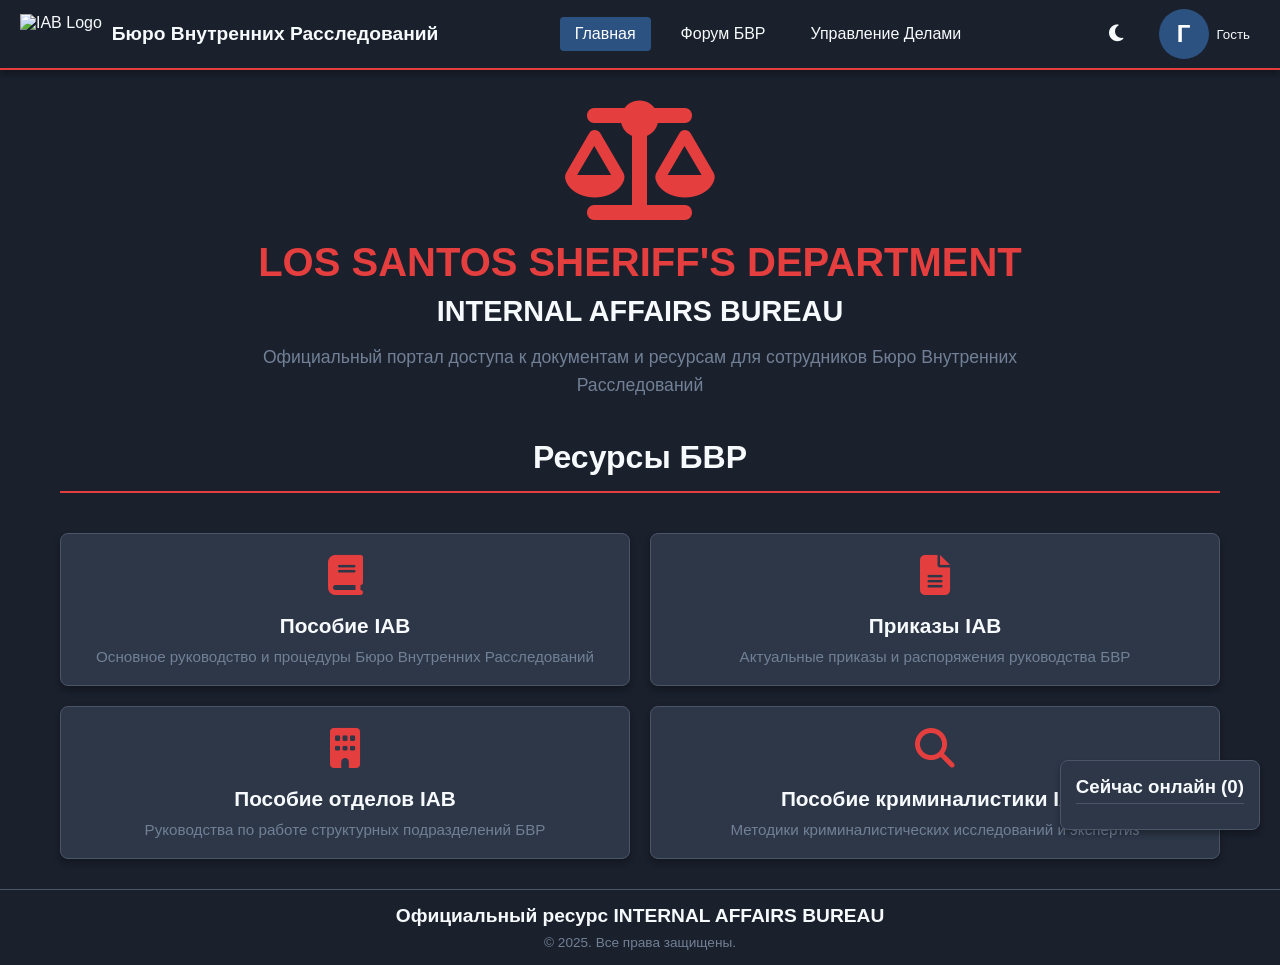
==== commit 35015336: "Update index.html" ====
--- a/index.html
+++ b/index.html
@@ -429,6 +429,36 @@
             background-color: #2f855a;
         }
 
+        /* Новые стили для кнопки перемещения */
+        .btn-warning {
+            background-color: var(--warning);
+        }
+        
+        .btn-warning:hover {
+            background-color: #c05621;
+        }
+        
+        .move-case-options {
+            display: grid;
+            grid-template-columns: repeat(3, 1fr);
+            gap: 10px;
+        }
+        
+        .move-case-option {
+            padding: 10px;
+            background-color: var(--bg);
+            border: 1px solid var(--border);
+            border-radius: 4px;
+            cursor: pointer;
+            text-align: center;
+            transition: var(--transition);
+        }
+        
+        .move-case-option:hover {
+            background-color: var(--secondary);
+            color: white;
+        }
+
         /* Section Title */
         .section-title {
             text-align: center;
@@ -485,6 +515,10 @@
             
             .hero h2 {
                 font-size: 1.4rem;
+            }
+
+            .move-case-options {
+                grid-template-columns: repeat(2, 1fr);
             }
         }
         
@@ -1037,7 +1071,7 @@
                 <a href="#" class="nav-link active" data-page="home">Главная</a>
                 <a href="#" class="nav-link" data-page="forum">Форум БВР</a>
                 <a href="#" class="nav-link" data-page="case-management">Управление Делами</a>
-                <a href="#" class="nav-link" data-page="users">Пользователи</a>
+                <a href="#" class="nav-link" data-page="users" style="display: none;">Пользователи</a>
                 <a href="#" class="nav-link" data-page="profile" style="display: none;">Профиль</a>
             </div>
             
@@ -1197,7 +1231,7 @@
                 </div>
                 
                 <!-- New Topic Form -->
-                <div class="case-form">
+                <div class="case-form" id="topicFormContainer">
                     <h2>Создать новую тему</h2>
                     <form id="topicForm">
                         <div class="form-group">
@@ -1235,7 +1269,7 @@
                 <h1 class="section-title">Управление Делами</h1>
                 
                 <div class="case-controls">
-                    <button class="btn" id="newCaseBtn"><i class="fas fa-plus"></i> Новое дело</button>
+                    <button class="btn" id="newCaseBtn" style="display: none;"><i class="fas fa-plus"></i> Новое дело</button>
                     <div class="case-filters">
                         <select id="caseStatusFilter">
                             <option value="all">Все статусы</option>
@@ -1306,7 +1340,7 @@
                 <h1 class="section-title">Управление Пользователями</h1>
                 
                 <div class="user-controls">
-                    <button class="btn" id="addUserBtn"><i class="fas fa-user-plus"></i> Добавить пользователя</button>
+                    <button class="btn" id="addUserBtn" style="display: none;"><i class="fas fa-user-plus"></i> Добавить пользователя</button>
                     <div class="user-filters">
                         <select id="userRoleFilter">
                             <option value="all">Все роли</option>
@@ -1607,6 +1641,32 @@
         </div>
     </div>
 
+    <!-- Move Case Modal -->
+    <div class="modal" id="moveCaseModal">
+        <div class="modal-content">
+            <span class="close">&times;</span>
+            <h2>Переместить дело на форум</h2>
+            <form id="moveCaseForm">
+                <input type="hidden" id="moveCaseId">
+                <div class="form-group">
+                    <label>Выберите категорию:</label>
+                    <div class="move-case-options">
+                        <div class="move-case-option" data-category="current-investigations">Кейс-Файл › Текущие</div>
+                        <div class="move-case-option" data-category="employee-cases">Кейс-Файл › Дела сотрудников</div>
+                        <div class="move-case-option" data-category="disciplinary-investigations">Кейс-Файл › Дисциплинарные</div>
+                        <div class="move-case-option" data-category="current-decrees">Постановления › Текущие</div>
+                        <div class="move-case-option" data-category="disciplinary-measures">Постановления › Дисциплинарные</div>
+                        <div class="move-case-option" data-category="approved-decisions">Постановления › Решения</div>
+                        <div class="move-case-option" data-category="completed-investigations">Архив › Завершенные</div>
+                        <div class="move-case-option" data-category="suspended-investigations">Архив › Приостановленные</div>
+                        <div class="move-case-option" data-category="historical-investigations">Архив › Исторические</div>
+                    </div>
+                </div>
+                <button type="button" class="btn" id="confirmMoveBtn">Переместить</button>
+            </form>
+        </div>
+    </div>
+
     <!-- Footer -->
     <footer>
         <div class="footer-content">
@@ -1692,6 +1752,29 @@
             renderForumTopics();
             renderForumTabs();
             updateOnlineUsers();
+            updateGuestInterface();
+        }
+        
+        // Ограничения для гостей
+        function updateGuestInterface() {
+            if (!currentUser) {
+                // Скрываем элементы, недоступные гостям
+                document.querySelectorAll('.nav-link[data-page="users"]').forEach(el => {
+                    el.style.display = 'none';
+                });
+                document.querySelectorAll('.nav-link[data-page="profile"]').forEach(el => {
+                    el.style.display = 'none';
+                });
+                
+                // Скрываем форму создания тем на форуме
+                document.getElementById('topicFormContainer').style.display = 'none';
+                
+                // Скрываем кнопку создания дела
+                document.getElementById('newCaseBtn').style.display = 'none';
+                
+                // Скрываем кнопку добавления пользователя
+                document.getElementById('addUserBtn').style.display = 'none';
+            }
         }
         
         // Сохранение данных в localStorage
@@ -2068,6 +2151,23 @@
                 timelineContainer.appendChild(timelineItem);
             });
             
+            // Добавляем кнопку перемещения на форум (только для авторизованных)
+            const caseActions = document.querySelector('.case-actions');
+            if (currentUser) {
+                const moveButton = document.createElement('button');
+                moveButton.className = 'btn btn-sm btn-warning';
+                moveButton.id = 'moveToForumBtn';
+                moveButton.innerHTML = '<i class="fas fa-share"></i> Переместить на форум';
+                moveButton.dataset.caseId = caseId;
+                caseActions.appendChild(moveButton);
+                
+                // Обработчик для кнопки перемещения
+                document.getElementById('moveToForumBtn').addEventListener('click', () => {
+                    document.getElementById('moveCaseId').value = caseId;
+                    document.getElementById('moveCaseModal').classList.add('show');
+                });
+            }
+            
             // Сохраняем ID дела для формы
             document.getElementById('caseEntryForm').dataset.caseId = caseId;
             
@@ -2124,6 +2224,43 @@
                 renderForumTopics();
                 alert(`Тема перемещена в категорию: ${getCategoryName(newCategory)}`);
             }
+        }
+        
+        // Перемещение дела на форум
+        function moveCaseToForum(caseId, category) {
+            const caseItem = cases.find(c => c.id == caseId);
+            if (!caseItem) return;
+            
+            // Создаем тему форума на основе дела
+            const newTopic = {
+                id: forumTopics.length + 1,
+                title: `Дело #${caseItem.id}: ${caseItem.title}`,
+                author: currentUser?.fullname || 'Система',
+                date: new Date().toLocaleString('ru-RU', { 
+                    day: '2-digit', 
+                    month: '2-digit', 
+                    year: 'numeric', 
+                    hour: '2-digit', 
+                    minute: '2-digit' 
+                }),
+                content: `Сотрудник: ${caseItem.employee}\nОписание: ${caseItem.description}\nСтатус: ${caseItem.status}`,
+                category: category,
+                status: 'open',
+                caseId: caseId  // Сохраняем связь с исходным делом
+            };
+            
+            forumTopics.push(newTopic);
+            saveForumTopics();
+            
+            // Удаляем дело (или помечаем как перемещенное)
+            cases = cases.filter(c => c.id != caseId);
+            saveCases();
+            
+            // Обновляем интерфейс
+            renderCases();
+            renderForumTopics();
+            
+            alert(`Дело успешно перемещено в категорию "${getCategoryName(category)}" на форуме!`);
         }
         
         // Получение названия категории
@@ -2415,6 +2552,9 @@
             } else if (pageId === 'forum') {
                 renderForumTopics();
                 renderForumTabs();
+                
+                // Для гостей скрываем форму создания тем
+                document.getElementById('topicFormContainer').style.display = currentUser ? 'block' : 'none';
             }
         }
         
@@ -2446,6 +2586,19 @@
             document.querySelectorAll('.nav-link[data-page="profile"]').forEach(el => {
                 el.style.display = 'block';
             });
+            
+            // Показываем вкладку "Пользователи" только администраторам
+            const usersTab = document.querySelector('.nav-link[data-page="users"]');
+            if (hasPermission('admin')) {
+                usersTab.style.display = 'block';
+            } else {
+                usersTab.style.display = 'none';
+            }
+            
+            // Показываем кнопки создания для авторизованных пользователей
+            document.getElementById('topicFormContainer').style.display = 'block';
+            document.getElementById('newCaseBtn').style.display = hasPermission('moderator') ? 'block' : 'none';
+            document.getElementById('addUserBtn').style.display = hasPermission('admin') ? 'block' : 'none';
             
             // Обновляем страницу профиля
             document.getElementById('profileUsername').value = user.username;
@@ -2463,6 +2616,33 @@
             } else {
                 avatarPreview.innerHTML = `<div class="user-avatar">${firstLetters}</div>`;
             }
+        }
+        
+        // Сброс интерфейса для гостя
+        function resetToGuest() {
+            document.getElementById('userBtn').innerHTML = `
+                <div class="user-avatar">Г</div>
+                <span>Гость</span>
+            `;
+            
+            document.getElementById('loginBtn').style.display = 'block';
+            document.getElementById('registerBtn').style.display = 'block';
+            document.getElementById('profileBtn').style.display = 'none';
+            document.getElementById('settingsBtn').style.display = 'none';
+            document.getElementById('logoutBtn').style.display = 'none';
+            
+            // Скрываем вкладки профиля и пользователей
+            document.querySelectorAll('.nav-link[data-page="profile"]').forEach(el => {
+                el.style.display = 'none';
+            });
+            document.querySelectorAll('.nav-link[data-page="users"]').forEach(el => {
+                el.style.display = 'none';
+            });
+            
+            // Скрываем элементы для гостей
+            document.getElementById('topicFormContainer').style.display = 'none';
+            document.getElementById('newCaseBtn').style.display = 'none';
+            document.getElementById('addUserBtn').style.display = 'none';
         }
         
         // Инициализация приложения
@@ -2522,6 +2702,7 @@
             const loginModal = document.getElementById('loginModal');
             const registerModal = document.getElementById('registerModal');
             const editTopicModal = document.getElementById('editTopicModal');
+            const moveCaseModal = document.getElementById('moveCaseModal');
             const closeButtons = document.querySelectorAll('.close');
             
             // Login modal
@@ -2636,20 +2817,7 @@
                 saveCurrentUser();
                 
                 // Сбрасываем интерфейс
-                document.getElementById('userBtn').innerHTML = `
-                    <div class="user-avatar">Г</div>
-                    <span>Гость</span>
-                `;
-                
-                document.getElementById('loginBtn').style.display = 'block';
-                document.getElementById('registerBtn').style.display = 'block';
-                document.getElementById('profileBtn').style.display = 'none';
-                document.getElementById('settingsBtn').style.display = 'none';
-                document.getElementById('logoutBtn').style.display = 'none';
-                
-                document.querySelectorAll('.nav-link[data-page="profile"]').forEach(el => {
-                    el.style.display = 'none';
-                });
+                resetToGuest();
                 
                 // Обновляем список онлайн
                 updateOnlineUsers();
@@ -3020,6 +3188,32 @@
             // User search input
             document.getElementById('userSearch').addEventListener('input', renderUsers);
             
+            // Обработчик для перемещения дела на форум
+            document.querySelectorAll('.move-case-option').forEach(option => {
+                option.addEventListener('click', function() {
+                    const caseId = document.getElementById('moveCaseId').value;
+                    const category = this.dataset.category;
+                    moveCaseToForum(caseId, category);
+                    document.getElementById('moveCaseModal').classList.remove('show');
+                });
+            });
+            
+            // Подтверждение перемещения дела
+            document.getElementById('confirmMoveBtn').addEventListener('click', (e) => {
+                e.preventDefault();
+                const caseId = document.getElementById('moveCaseId').value;
+                const selectedOption = document.querySelector('.move-case-option:hover');
+                
+                if (!selectedOption) {
+                    alert('Выберите категорию для перемещения!');
+                    return;
+                }
+                
+                const category = selectedOption.dataset.category;
+                moveCaseToForum(caseId, category);
+                document.getElementById('moveCaseModal').classList.remove('show');
+            });
+            
             // Обновление активности каждую минуту
             setInterval(updateUserActivity, 60000);
             
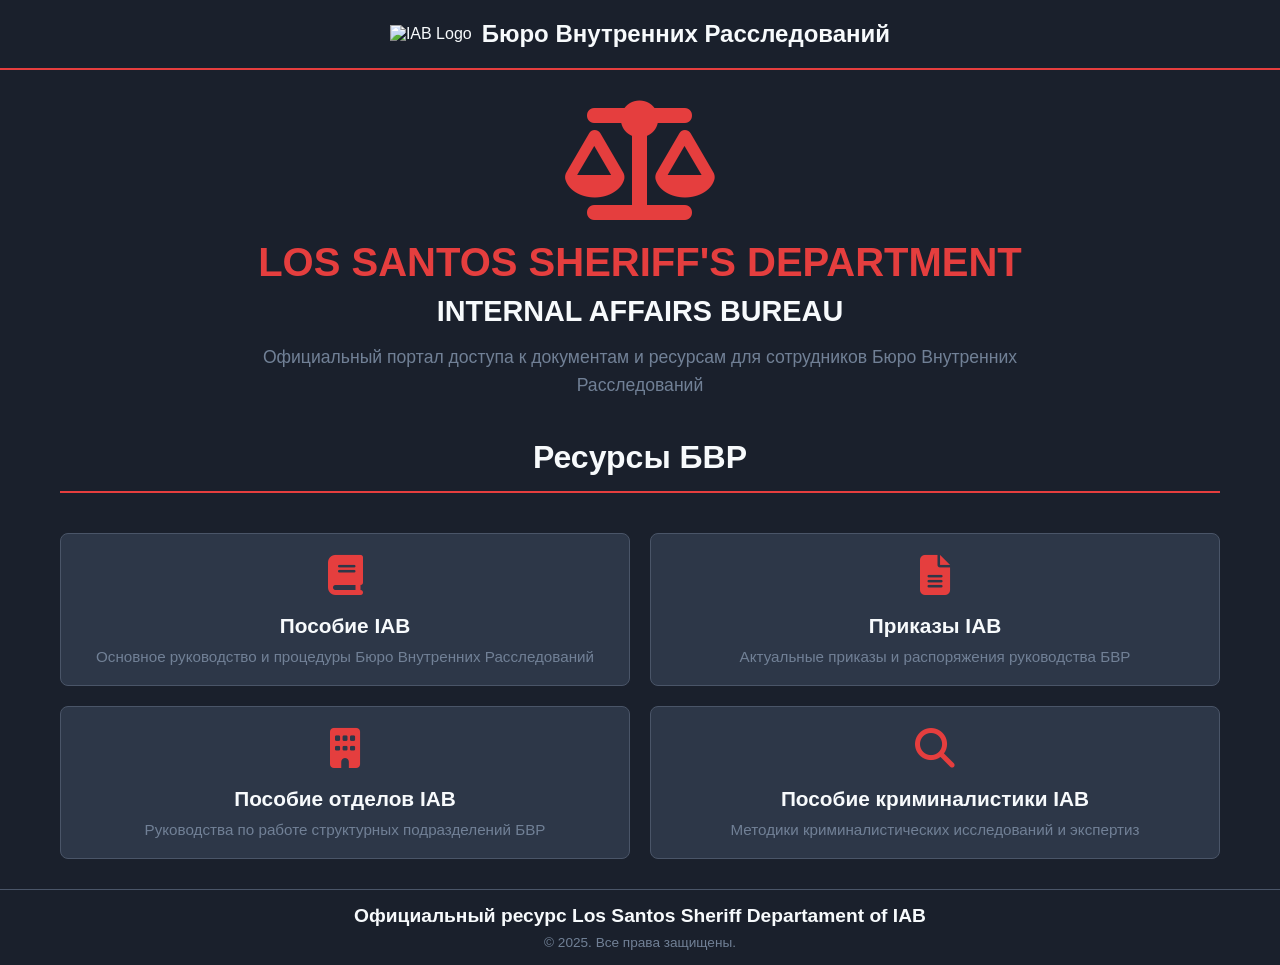
==== commit 0a23fb60: "Add files via upload" ====
--- a/index.html
+++ b/index.html
@@ -1,3233 +1,79 @@
 <!DOCTYPE html>
-<html lang="ru" data-theme="dark">
+<html lang="ru">
 <head>
     <meta charset="UTF-8">
     <meta name="viewport" content="width=device-width, initial-scale=1.0">
     <title>Бюро Внутренних Расследований</title>
     <link rel="icon" href="https://www.upload.ee/image/18290652/logo-large.png" type="image/png">
     <link rel="stylesheet" href="https://cdnjs.cloudflare.com/ajax/libs/font-awesome/6.4.0/css/all.min.css">
-    <style>
-        :root {
-            --primary: #1a3a5f;
-            --secondary: #2c5282;
-            --accent: #e53e3e;
-            --light: #f7fafc;
-            --dark: #1a202c;
-            --gray: #718096;
-            --success: #38a169;
-            --warning: #dd6b20;
-            --danger: #e53e3e;
-            --header-height: 70px;
-            --footer-height: 60px;
-            --transition: all 0.3s ease;
-        }
-
-        [data-theme="light"] {
-            --bg: #f0f4f8;
-            --text: #1a202c;
-            --card-bg: #ffffff;
-            --border: #e2e8f0;
-            --nav-bg: #ffffff;
-            --shadow: 0 4px 6px rgba(0, 0, 0, 0.1);
-            --modal-bg: rgba(0, 0, 0, 0.5);
-        }
-
-        [data-theme="dark"] {
-            --bg: #1a202c;
-            --text: #f7fafc;
-            --card-bg: #2d3748;
-            --border: #4a5568;
-            --nav-bg: #1a202c;
-            --shadow: 0 4px 6px rgba(0, 0, 0, 0.3);
-            --modal-bg: rgba(0, 0, 0, 0.7);
-        }
-
-        * {
-            margin: 0;
-            padding: 0;
-            box-sizing: border-box;
-            font-family: 'Segoe UI', Tahoma, Geneva, Verdana, sans-serif;
-        }
-
-        body {
-            background-color: var(--bg);
-            color: var(--text);
-            min-height: 100vh;
-            display: flex;
-            flex-direction: column;
-            transition: var(--transition);
-        }
-
-        /* Header Styles */
-        header {
-            background-color: var(--nav-bg);
-            border-bottom: 2px solid var(--accent);
-            height: var(--header-height);
-            position: sticky;
-            top: 0;
-            z-index: 100;
-            box-shadow: var(--shadow);
-        }
-
-        .navbar {
-            display: flex;
-            justify-content: space-between;
-            align-items: center;
-            padding: 0 20px;
-            height: 100%;
-        }
-
-        .logo-container {
-            display: flex;
-            align-items: center;
-            gap: 10px;
-        }
-
-        .logo {
-            height: 40px;
-            width: auto;
-        }
-        
-        .logo img {
-            height: 40px;
-            width: auto;
-            object-fit: contain;
-        }
-
-        .brand {
-            font-size: 1.2rem;
-            font-weight: bold;
-            color: var(--text);
-        }
-
-        .nav-links {
-            display: flex;
-            gap: 15px;
-        }
-
-        .nav-link {
-            padding: 8px 15px;
-            border-radius: 4px;
-            color: var(--text);
-            text-decoration: none;
-            font-weight: 500;
-            transition: var(--transition);
-        }
-
-        .nav-link:hover, .nav-link.active {
-            background-color: var(--secondary);
-            color: white;
-        }
-
-        .nav-controls {
-            display: flex;
-            align-items: center;
-            gap: 15px;
-        }
-
-        .theme-toggle {
-            background: none;
-            border: none;
-            color: var(--text);
-            cursor: pointer;
-            font-size: 1.2rem;
-            width: 36px;
-            height: 36px;
-            border-radius: 50%;
-            display: flex;
-            align-items: center;
-            justify-content: center;
-            transition: var(--transition);
-        }
-
-        .theme-toggle:hover {
-            background-color: rgba(255, 255, 255, 0.1);
-        }
-
-        .user-menu {
-            position: relative;
-        }
-
-        .user-btn {
-            background: none;
-            border: none;
-            color: var(--text);
-            display: flex;
-            align-items: center;
-            gap: 8px;
-            cursor: pointer;
-            padding: 5px 10px;
-            border-radius: 20px;
-            transition: var(--transition);
-        }
-
-        .user-btn:hover {
-            background-color: rgba(255, 255, 255, 0.1);
-        }
-
-        .user-avatar {
-            width: 32px;
-            height: 32px;
-            border-radius: 50%;
-            background-color: var(--secondary);
-            display: flex;
-            align-items: center;
-            justify-content: center;
-            color: white;
-            font-weight: bold;
-        }
-
-        .dropdown {
-            position: absolute;
-            top: 100%;
-            right: 0;
-            background-color: var(--card-bg);
-            border: 1px solid var(--border);
-            border-radius: 6px;
-            box-shadow: var(--shadow);
-            min-width: 200px;
-            margin-top: 5px;
-            overflow: hidden;
-            display: none;
-            z-index: 10;
-        }
-
-        .dropdown.show {
-            display: block;
-        }
-
-        .dropdown-item {
-            padding: 10px 15px;
-            color: var(--text);
-            text-decoration: none;
-            display: block;
-            transition: var(--transition);
-        }
-
-        .dropdown-item:hover {
-            background-color: var(--secondary);
-            color: white;
-        }
-
-        /* Main Content Styles */
-        main {
-            flex: 1;
-            padding: 30px 20px;
-            max-width: 1200px;
-            margin: 0 auto;
-            width: 100%;
-        }
-
-        .hero {
-            text-align: center;
-            margin-bottom: 40px;
-        }
-
-        .main-logo {
-            max-width: 300px;
-            margin: 0 auto 20px;
-            display: block;
-        }
-
-        .hero h1 {
-            font-size: 2.5rem;
-            margin-bottom: 10px;
-            color: var(--accent);
-        }
-
-        .hero h2 {
-            font-size: 1.8rem;
-            margin-bottom: 15px;
-            color: var(--text);
-        }
-
-        .hero p {
-            font-size: 1.1rem;
-            color: var(--gray);
-            max-width: 800px;
-            margin: 0 auto;
-            line-height: 1.6;
-        }
-
-        .resources-grid {
-            display: grid;
-            grid-template-columns: repeat(2, 1fr);
-            gap: 20px;
-            margin-top: 40px;
-        }
-
-        .resource-card {
-            background-color: var(--card-bg);
-            border: 1px solid var(--border);
-            border-radius: 8px;
-            padding: 20px;
-            text-align: center;
-            transition: var(--transition);
-            box-shadow: var(--shadow);
-            cursor: pointer;
-        }
-
-        .resource-card:hover {
-            transform: translateY(-5px);
-            box-shadow: 0 10px 20px rgba(0, 0, 0, 0.1);
-            border-color: var(--accent);
-        }
-
-        .resource-icon {
-            font-size: 2.5rem;
-            margin-bottom: 15px;
-            color: var(--accent);
-        }
-
-        .resource-title {
-            font-size: 1.3rem;
-            margin-bottom: 10px;
-            color: var(--text);
-        }
-
-        .resource-desc {
-            color: var(--gray);
-            font-size: 0.95rem;
-        }
-
-        /* Footer Styles */
-        footer {
-            background-color: var(--nav-bg);
-            border-top: 1px solid var(--border);
-            padding: 15px 20px;
-            text-align: center;
-            margin-top: auto;
-        }
-
-        .footer-content {
-            display: flex;
-            flex-direction: column;
-            align-items: center;
-        }
-
-        .footer-logo {
-            font-weight: bold;
-            font-size: 1.2rem;
-            margin-bottom: 8px;
-            color: var(--text);
-        }
-
-        .copyright {
-            font-size: 0.85rem;
-            color: var(--gray);
-        }
-
-        /* Modal Styles */
-        .modal {
-            display: none;
-            position: fixed;
-            top: 0;
-            left: 0;
-            width: 100%;
-            height: 100%;
-            background-color: var(--modal-bg);
-            z-index: 1000;
-            align-items: center;
-            justify-content: center;
-        }
-
-        .modal.show {
-            display: flex;
-        }
-
-        .modal-content {
-            background-color: var(--card-bg);
-            border-radius: 8px;
-            padding: 25px;
-            width: 90%;
-            max-width: 500px;
-            position: relative;
-            box-shadow: var(--shadow);
-        }
-
-        .close {
-            position: absolute;
-            top: 15px;
-            right: 15px;
-            font-size: 1.5rem;
-            color: var(--text);
-            cursor: pointer;
-        }
-
-        .close:hover {
-            color: var(--accent);
-        }
-
-        .form-group {
-            margin-bottom: 20px;
-        }
-
-        .form-group label {
-            display: block;
-            margin-bottom: 8px;
-            font-weight: 500;
-        }
-
-        .form-group input,
-        .form-group select,
-        .form-group textarea {
-            width: 100%;
-            padding: 10px;
-            border: 1px solid var(--border);
-            border-radius: 4px;
-            background-color: var(--bg);
-            color: var(--text);
-            font-size: 1rem;
-        }
-
-        /* Button Styles */
-        .btn {
-            display: inline-block;
-            padding: 10px 20px;
-            background-color: var(--secondary);
-            color: white;
-            border: none;
-            border-radius: 4px;
-            cursor: pointer;
-            font-weight: 500;
-            transition: var(--transition);
-            text-decoration: none;
-            font-size: 1rem;
-        }
-
-        .btn:hover {
-            background-color: var(--primary);
-            transform: translateY(-2px);
-        }
-
-        .btn-sm {
-            padding: 6px 12px;
-            font-size: 0.9rem;
-        }
-
-        .btn-accent {
-            background-color: var(--accent);
-        }
-
-        .btn-accent:hover {
-            background-color: #c53030;
-        }
-
-        .btn-danger {
-            background-color: var(--danger);
-        }
-
-        .btn-danger:hover {
-            background-color: #c53030;
-        }
-
-        .btn-success {
-            background-color: var(--success);
-        }
-
-        .btn-success:hover {
-            background-color: #2f855a;
-        }
-
-        /* Новые стили для кнопки перемещения */
-        .btn-warning {
-            background-color: var(--warning);
-        }
-        
-        .btn-warning:hover {
-            background-color: #c05621;
-        }
-        
-        .move-case-options {
-            display: grid;
-            grid-template-columns: repeat(3, 1fr);
-            gap: 10px;
-        }
-        
-        .move-case-option {
-            padding: 10px;
-            background-color: var(--bg);
-            border: 1px solid var(--border);
-            border-radius: 4px;
-            cursor: pointer;
-            text-align: center;
-            transition: var(--transition);
-        }
-        
-        .move-case-option:hover {
-            background-color: var(--secondary);
-            color: white;
-        }
-
-        /* Section Title */
-        .section-title {
-            text-align: center;
-            margin: 0 0 30px;
-            padding-bottom: 15px;
-            border-bottom: 2px solid var(--accent);
-            font-size: 2rem;
-        }
-
-        /* Page Content Styles */
-        .page-content {
-            display: none;
-        }
-        
-        .page-content.active {
-            display: block;
-        }
-
-        /* Responsive Styles */
-        @media (max-width: 768px) {
-            .resources-grid {
-                grid-template-columns: 1fr;
-            }
-            
-            .nav-links {
-                display: none;
-            }
-            
-            .brand {
-                font-size: 1rem;
-            }
-            
-            .case-controls, .user-controls {
-                flex-direction: column;
-            }
-            
-            .case-filters, .user-filters {
-                width: 100%;
-            }
-            
-            .user-item {
-                flex-direction: column;
-                align-items: flex-start;
-            }
-            
-            .user-actions {
-                width: 100%;
-                justify-content: flex-end;
-            }
-            
-            .hero h1 {
-                font-size: 1.8rem;
-            }
-            
-            .hero h2 {
-                font-size: 1.4rem;
-            }
-
-            .move-case-options {
-                grid-template-columns: repeat(2, 1fr);
-            }
-        }
-        
-        /* Forum Styles */
-        .forum-container {
-            padding: 20px;
-        }
-        
-        .forum-categories {
-            display: flex;
-            flex-direction: column;
-            gap: 30px;
-        }
-        
-        .forum-category {
-            background-color: var(--card-bg);
-            border-radius: 8px;
-            padding: 20px;
-            box-shadow: var(--shadow);
-        }
-        
-        .forum-category h2 {
-            margin-bottom: 15px;
-            padding-bottom: 10px;
-            border-bottom: 1px solid var(--border);
-        }
-        
-        .forum-sections {
-            display: grid;
-            grid-template-columns: repeat(auto-fill, minmax(300px, 1fr));
-            gap: 15px;
-        }
-        
-        .forum-section {
-            background-color: var(--bg);
-            border-radius: 6px;
-            padding: 15px;
-            display: flex;
-            gap: 15px;
-            align-items: center;
-            transition: var(--transition);
-            border: 1px solid var(--border);
-            cursor: pointer;
-        }
-        
-        .forum-section:hover {
-            border-color: var(--accent);
-            transform: translateY(-3px);
-        }
-        
-        .forum-section i {
-            font-size: 2rem;
-            color: var(--accent);
-        }
-        
-        /* Case Management Styles */
-        .case-management {
-            padding: 20px;
-        }
-        
-        .case-controls {
-            display: flex;
-            justify-content: space-between;
-            margin-bottom: 20px;
-            flex-wrap: wrap;
-            gap: 10px;
-        }
-        
-        .case-filters {
-            display: flex;
-            gap: 10px;
-        }
-        
-        .cases-list {
-            display: grid;
-            grid-template-columns: repeat(auto-fill, minmax(350px, 1fr));
-            gap: 20px;
-        }
-        
-        .case-item {
-            background-color: var(--card-bg);
-            border-radius: 8px;
-            padding: 20px;
-            box-shadow: var(--shadow);
-            border: 1px solid var(--border);
-            display: flex;
-            flex-direction: column;
-            gap: 15px;
-            transition: all 0.3s ease;
-        }
-
-        .case-item:hover {
-            transform: translateY(-3px);
-            box-shadow: 0 10px 20px rgba(0, 0, 0, 0.2);
-        }
-        
-        .case-header {
-            display: flex;
-            justify-content: space-between;
-            align-items: center;
-            border-bottom: 1px solid var(--border);
-            padding-bottom: 10px;
-        }
-        
-        .case-status {
-            padding: 4px 10px;
-            border-radius: 20px;
-            font-size: 0.85rem;
-            font-weight: 500;
-        }
-        
-        .case-status.active {
-            background-color: rgba(56, 161, 105, 0.2);
-            color: var(--success);
-        }
-        
-        .case-status.pending {
-            background-color: rgba(221, 107, 32, 0.2);
-            color: var(--warning);
-        }
-        
-        .case-status.closed {
-            background-color: rgba(66, 153, 225, 0.2);
-            color: #4299e1;
-        }
-        
-        .case-content p {
-            margin-bottom: 8px;
-            font-size: 0.95rem;
-        }
-        
-        .case-actions {
-            display: flex;
-            gap: 10px;
-            margin-top: auto;
-            flex-wrap: wrap;
-        }
-        
-        /* Users Management Styles */
-        .users-management {
-            padding: 20px;
-        }
-        
-        .user-controls {
-            display: flex;
-            justify-content: space-between;
-            margin-bottom: 20px;
-            flex-wrap: wrap;
-            gap: 10px;
-        }
-        
-        .user-filters {
-            display: flex;
-            gap: 10px;
-        }
-        
-        .users-list {
-            display: flex;
-            flex-direction: column;
-            gap: 15px;
-        }
-        
-        .user-item {
-            background-color: var(--card-bg);
-            border-radius: 8px;
-            padding: 15px;
-            display: flex;
-            align-items: center;
-            gap: 20px;
-            box-shadow: var(--shadow);
-        }
-        
-        .user-avatar {
-            width: 50px;
-            height: 50px;
-            border-radius: 50%;
-            background-color: var(--secondary);
-            display: flex;
-            align-items: center;
-            justify-content: center;
-            color: white;
-            font-size: 1.5rem;
-        }
-        
-        .user-info {
-            flex: 1;
-        }
-        
-        .user-actions {
-            display: flex;
-            gap: 10px;
-        }
-        
-        /* Profile Settings Styles */
-        .profile-settings {
-            padding: 20px;
-            max-width: 600px;
-            margin: 0 auto;
-        }
-        
-        .settings-form {
-            background-color: var(--card-bg);
-            border-radius: 8px;
-            padding: 25px;
-            box-shadow: var(--shadow);
-        }
-        
-        .avatar-preview {
-            width: 100px;
-            height: 100px;
-            border-radius: 50%;
-            background-color: var(--secondary);
-            margin: 0 auto 20px;
-            display: flex;
-            align-items: center;
-            justify-content: center;
-            color: white;
-            font-size: 2.5rem;
-            cursor: pointer;
-            transition: var(--transition);
-            overflow: hidden;
-        }
-        
-        .avatar-preview:hover {
-            transform: scale(1.05);
-        }
-        
-        /* BBCode Editor */
-        .bbcode-toolbar {
-            display: flex;
-            flex-wrap: wrap;
-            gap: 5px;
-            margin-bottom: 10px;
-            padding: 10px;
-            background-color: var(--bg);
-            border-radius: 4px;
-        }
-        
-        .bbcode-btn {
-            padding: 6px 10px;
-            background-color: var(--secondary);
-            color: white;
-            border: none;
-            border-radius: 4px;
-            cursor: pointer;
-            font-size: 0.9rem;
-        }
-        
-        /* Forum Topic Styles */
-        .topics-list {
-            margin-top: 20px;
-        }
-        
-        .topic-item {
-            background-color: var(--card-bg);
-            border-radius: 8px;
-            padding: 15px;
-            margin-bottom: 15px;
-            box-shadow: var(--shadow);
-            border-left: 4px solid var(--accent);
-            transition: all 0.3s ease;
-        }
-
-        .topic-item:hover {
-            transform: translateY(-2px);
-            box-shadow: 0 5px 15px rgba(0, 0, 0, 0.2);
-        }
-        
-        .topic-header {
-            display: flex;
-            justify-content: space-between;
-            margin-bottom: 10px;
-        }
-        
-        .topic-author {
-            font-weight: bold;
-            color: var(--accent);
-        }
-        
-        .topic-date {
-            color: var(--gray);
-            font-size: 0.9rem;
-        }
-        
-        .topic-content {
-            line-height: 1.6;
-            margin-bottom: 15px;
-        }
-        
-        .topic-actions {
-            display: flex;
-            gap: 10px;
-            margin-top: 15px;
-            flex-wrap: wrap;
-        }
-        
-        /* Move dropdown */
-        .move-dropdown {
-            position: relative;
-            display: inline-block;
-        }
-        
-        .move-options {
-            display: none;
-            position: absolute;
-            background-color: var(--card-bg);
-            min-width: 200px;
-            box-shadow: 0 8px 16px rgba(0,0,0,0.2);
-            z-index: 1;
-            border-radius: 4px;
-            overflow: hidden;
-        }
-        
-        .move-options.show {
-            display: block;
-        }
-        
-        .move-option {
-            padding: 10px 15px;
-            display: block;
-            text-decoration: none;
-            color: var(--text);
-            cursor: pointer;
-        }
-        
-        .move-option:hover {
-            background-color: var(--secondary);
-            color: white;
-        }
-        
-        /* Case Form */
-        .case-form {
-            background-color: var(--card-bg);
-            border-radius: 8px;
-            padding: 20px;
-            margin-top: 20px;
-            box-shadow: var(--shadow);
-        }
-
-        /* Tabs */
-        .tabs {
-            display: flex;
-            border-bottom: 1px solid var(--border);
-            margin-bottom: 20px;
-        }
-
-        .tab {
-            padding: 10px 20px;
-            cursor: pointer;
-            border-bottom: 2px solid transparent;
-            transition: all 0.3s ease;
-        }
-
-        .tab.active {
-            border-bottom: 2px solid var(--accent);
-            color: var(--accent);
-            font-weight: bold;
-        }
-
-        .tab-content {
-            display: none;
-        }
-
-        .tab-content.active {
-            display: block;
-        }
-
-        /* Reply Styles */
-        .reply {
-            background-color: var(--bg);
-            border-radius: 8px;
-            padding: 15px;
-            margin-top: 15px;
-            border-left: 3px solid var(--secondary);
-        }
-
-        .reply-header {
-            display: flex;
-            justify-content: space-between;
-            margin-bottom: 10px;
-        }
-
-        .reply-author {
-            font-weight: bold;
-            color: var(--text);
-        }
-
-        .reply-date {
-            color: var(--gray);
-            font-size: 0.9rem;
-        }
-
-        .reply-content {
-            line-height: 1.6;
-        }
-
-        .reply-form {
-            margin-top: 20px;
-            padding-top: 20px;
-            border-top: 1px solid var(--border);
-        }
-
-        /* Case Details */
-        .case-details {
-            background-color: var(--card-bg);
-            border-radius: 8px;
-            padding: 20px;
-            margin-bottom: 20px;
-            box-shadow: var(--shadow);
-        }
-
-        .case-details-header {
-            display: flex;
-            justify-content: space-between;
-            align-items: center;
-            margin-bottom: 15px;
-            padding-bottom: 10px;
-            border-bottom: 1px solid var(--border);
-        }
-
-        .case-details-content {
-            display: grid;
-            grid-template-columns: 1fr 1fr;
-            gap: 15px;
-        }
-
-        .detail-item {
-            margin-bottom: 10px;
-        }
-
-        .detail-label {
-            font-weight: bold;
-            color: var(--accent);
-            margin-bottom: 5px;
-        }
-
-        .detail-value {
-            padding: 8px;
-            background-color: var(--bg);
-            border-radius: 4px;
-        }
-
-        .case-timeline {
-            margin-top: 20px;
-            padding-top: 20px;
-            border-top: 1px solid var(--border);
-        }
-
-        .timeline-item {
-            position: relative;
-            padding-left: 20px;
-            margin-bottom: 20px;
-        }
-
-        .timeline-item:before {
-            content: '';
-            position: absolute;
-            left: 0;
-            top: 5px;
-            width: 12px;
-            height: 12px;
-            border-radius: 50%;
-            background-color: var(--accent);
-        }
-
-        .timeline-item:after {
-            content: '';
-            position: absolute;
-            left: 5px;
-            top: 17px;
-            bottom: -20px;
-            width: 2px;
-            background-color: var(--border);
-        }
-
-        .timeline-item:last-child:after {
-            display: none;
-        }
-
-        .timeline-date {
-            font-weight: bold;
-            color: var(--text);
-            margin-bottom: 5px;
-        }
-
-        .timeline-content {
-            background-color: var(--bg);
-            padding: 10px;
-            border-radius: 4px;
-        }
-        
-        /* Online Users */
-        .online-users {
-            position: fixed;
-            bottom: 70px;
-            right: 20px;
-            background-color: var(--card-bg);
-            border: 1px solid var(--border);
-            border-radius: 8px;
-            padding: 15px;
-            box-shadow: var(--shadow);
-            max-width: 250px;
-            z-index: 99;
-        }
-        
-        .online-users h3 {
-            margin-bottom: 10px;
-            border-bottom: 1px solid var(--border);
-            padding-bottom: 5px;
-        }
-        
-        .online-user {
-            display: flex;
-            align-items: center;
-            gap: 10px;
-            margin-bottom: 8px;
-        }
-        
-        .online-indicator {
-            width: 10px;
-            height: 10px;
-            border-radius: 50%;
-            background-color: var(--success);
-        }
-        
-        .avatar-img {
-            width: 32px;
-            height: 32px;
-            border-radius: 50%;
-            object-fit: cover;
-        }
-        
-        .avatar-upload {
-            margin-top: 10px;
-        }
-    </style>
+    <link rel="stylesheet" href="style.css">
 </head>
 <body>
-    <!-- Header with Navigation -->
+    <!-- Header with Logo Only -->
     <header>
-        <div class="navbar">
-            <div class="logo-container">
-                <div class="logo">
-                    <img src="https://www.upload.ee/image/18290652/logo-large.png" alt="IAB Logo">
-                </div>
-                <div class="brand">Бюро Внутренних Расследований</div>
+        <div class="logo-container">
+            <div class="logo">
+                <img src="https://www.upload.ee/image/18290652/logo-large.png" alt="IAB Logo">
             </div>
-            
-            <div class="nav-links">
-                <a href="#" class="nav-link active" data-page="home">Главная</a>
-                <a href="#" class="nav-link" data-page="forum">Форум БВР</a>
-                <a href="#" class="nav-link" data-page="case-management">Управление Делами</a>
-                <a href="#" class="nav-link" data-page="users" style="display: none;">Пользователи</a>
-                <a href="#" class="nav-link" data-page="profile" style="display: none;">Профиль</a>
-            </div>
-            
-            <div class="nav-controls">
-                <button class="theme-toggle" id="themeToggle">
-                    <i class="fas fa-moon"></i>
-                </button>
-                
-                <div class="user-menu">
-                    <button class="user-btn" id="userBtn">
-                        <div class="user-avatar">Г</div>
-                        <span>Гость</span>
-                    </button>
-                    <div class="dropdown" id="userDropdown">
-                        <a href="#" class="dropdown-item" id="loginBtn"><i class="fas fa-sign-in-alt"></i> Вход</a>
-                        <a href="#" class="dropdown-item" id="registerBtn"><i class="fas fa-user-plus"></i> Регистрация</a>
-                        <a href="#" class="dropdown-item" id="profileBtn" style="display: none;"><i class="fas fa-user"></i> Профиль</a>
-                        <a href="#" class="dropdown-item" id="settingsBtn" style="display: none;"><i class="fas fa-cog"></i> Настройки</a>
-                        <a href="#" class="dropdown-item" id="logoutBtn" style="display: none;"><i class="fas fa-sign-out-alt"></i> Выход</a>
-                    </div>
-                </div>
-            </div>
+            <div class="brand">Бюро Внутренних Расследований</div>
         </div>
     </header>
 
     <!-- Main Content -->
     <main>
-        <!-- Home Page -->
-        <div class="page-content active" id="home-page">
-            <div class="hero">
-                <div class="main-logo">
-                    <i class="fas fa-balance-scale" style="font-size: 120px; color: #e53e3e;"></i>
+        <div class="hero">
+            <div class="main-logo">
+                <i class="fas fa-balance-scale"></i>
+            </div>
+            <h1>LOS SANTOS SHERIFF'S DEPARTMENT</h1>
+            <h2>INTERNAL AFFAIRS BUREAU</h2>
+            <p>Официальный портал доступа к документам и ресурсам для сотрудников Бюро Внутренних Расследований</p>
+        </div>
+
+        <h2 class="section-title">Ресурсы БВР</h2>
+        <div class="resources-grid">
+            <div class="resource-card" onclick="window.open('https://docs.google.com/document/d/1oNwcgX902Zh9iy9ZfoCXnQemDhZBsZtHd0tZ_c1bdkY/edit?tab=t.0#heading=h.5oulluxvv4j5', '_blank')">
+                <div class="resource-icon">
+                    <i class="fas fa-book"></i>
                 </div>
-                <h1>LOS SANTOS SHERIFF'S DEPARTMENT</h1>
-                <h2>INTERNAL AFFAIRS BUREAU</h2>
-                <p>Официальный портал доступа к документам и ресурсам для сотрудников Бюро Внутренних Расследований</p>
+                <h3 class="resource-title">Пособие IAB</h3>
+                <p class="resource-desc">Основное руководство и процедуры Бюро Внутренних Расследований</p>
             </div>
-
-            <h2 class="section-title">Ресурсы БВР</h2>
-            <div class="resources-grid">
-                <div class="resource-card" onclick="window.open('https://docs.google.com/document/d/1oNwcgX902Zh9iy9ZfoCXnQemDhZBsZtHd0tZ_c1bdkY/edit?tab=t.0#heading=h.5oulluxvv4j5', '_blank')">
-                    <div class="resource-icon">
-                        <i class="fas fa-book"></i>
-                    </div>
-                    <h3 class="resource-title">Пособие IAB</h3>
-                    <p class="resource-desc">Основное руководство и процедуры Бюро Внутренних Расследований</p>
+            
+            <div class="resource-card" onclick="window.open('https://docs.google.com/document/d/1yV4TeyV04Gg5QCcwyMv9TaFEt6fPbW7Fd2IRiOkOweI/edit?tab=t.q52igi6pf1eq', '_blank')">
+                <div class="resource-icon">
+                    <i class="fas fa-file-alt"></i>
                 </div>
-                
-                <div class="resource-card" onclick="window.open('https://docs.google.com/document/d/1yV4TeyV04Gg5QCcwyMv9TaFEt6fPbW7Fd2IRiOkOweI/edit?tab=t.q52igi6pf1eq', '_blank')">
-                    <div class="resource-icon">
-                        <i class="fas fa-file-alt"></i>
-                    </div>
-                    <h3 class="resource-title">Приказы IAB</h3>
-                    <p class="resource-desc">Актуальные приказы и распоряжения руководства БВР</p>
+                <h3 class="resource-title">Приказы IAB</h3>
+                <p class="resource-desc">Актуальные приказы и распоряжения руководства БВР</p>
+            </div>
+            
+            <div class="resource-card" onclick="window.open('https://docs.google.com/document/d/1UMbZJZiUbL6OUg8_9TuSyHjbzWzK6aEUXjxRyZH4d3w/edit?tab=t.0', '_blank')">
+                <div class="resource-icon">
+                    <i class="fas fa-building"></i>
                 </div>
-                
-                <div class="resource-card" onclick="window.open('https://docs.google.com/document/d/1UMbZJZiUbL6OUg8_9TuSyHjbzWzK6aEUXjxRyZH4d3w/edit?tab=t.0', '_blank')">
-                    <div class="resource-icon">
-                        <i class="fas fa-building"></i>
-                    </div>
-                    <h3 class="resource-title">Пособие отделов IAB</h3>
-                    <p class="resource-desc">Руководства по работе структурных подразделений БВР</p>
+                <h3 class="resource-title">Пособие отделов IAB</h3>
+                <p class="resource-desc">Руководства по работе структурных подразделений БВР</p>
+            </div>
+            
+            <div class="resource-card" onclick="window.open('https://docs.google.com/document/d/1QJ_Sp-XSzlXXILdmsaa5x7OhPvTZOOhRo--KboiDqRY/edit?tab=t.0', '_blank')">
+                <div class="resource-icon">
+                    <i class="fas fa-search"></i>
                 </div>
-                
-                <div class="resource-card" onclick="window.open('https://docs.google.com/document/d/1QJ_Sp-XSzlXXILdmsaa5x7OhPvTZOOhRo--KboiDqRY/edit?tab=t.0', '_blank')">
-                    <div class="resource-icon">
-                        <i class="fas fa-search"></i>
-                    </div>
-                    <h3 class="resource-title">Пособие криминалистики IAB</h3>
-                    <p class="resource-desc">Методики криминалистических исследований и экспертиз</p>
-                </div>
-            </div>
-        </div>
-        
-        <!-- Forum Page -->
-        <div class="page-content" id="forum-page">
-            <div class="forum-container">
-                <h1 class="section-title">Форум Бюро Внутренних Расследований</h1>
-                
-                <!-- Tabs for Case Files, Decrees, Archives -->
-                <div class="tabs">
-                    <div class="tab active" data-tab="case-files">Кейс-Файл</div>
-                    <div class="tab" data-tab="decrees">Постановления</div>
-                    <div class="tab" data-tab="archives">Архивы</div>
-                </div>
-                
-                <!-- Case Files Tab -->
-                <div class="tab-content active" id="case-files-tab">
-                    <div class="forum-category">
-                        <h2>Текущие Расследования</h2>
-                        <div class="topics-list" id="current-investigations">
-                            <!-- Topics will be dynamically added here -->
-                        </div>
-                    </div>
-                    
-                    <div class="forum-category">
-                        <h2>Дела Сотрудников</h2>
-                        <div class="topics-list" id="employee-cases">
-                            <!-- Topics will be dynamically added here -->
-                        </div>
-                    </div>
-                    
-                    <div class="forum-category">
-                        <h2>Дисциплинарные Расследования</h2>
-                        <div class="topics-list" id="disciplinary-investigations">
-                            <!-- Topics will be dynamically added here -->
-                        </div>
-                    </div>
-                </div>
-                
-                <!-- Decrees Tab -->
-                <div class="tab-content" id="decrees-tab">
-                    <div class="forum-category">
-                        <h2>Текущие постановления</h2>
-                        <div class="topics-list" id="current-decrees">
-                            <!-- Topics will be dynamically added here -->
-                        </div>
-                    </div>
-                    
-                    <div class="forum-category">
-                        <h2>Дисциплинарные меры</h2>
-                        <div class="topics-list" id="disciplinary-measures">
-                            <!-- Topics will be dynamically added here -->
-                        </div>
-                    </div>
-                    
-                    <div class="forum-category">
-                        <h2>Утвержденные решения</h2>
-                        <div class="topics-list" id="approved-decisions">
-                            <!-- Topics will be dynamically added here -->
-                        </div>
-                    </div>
-                </div>
-                
-                <!-- Archives Tab -->
-                <div class="tab-content" id="archives-tab">
-                    <div class="forum-category">
-                        <h2>Завершенные Расследования</h2>
-                        <div class="topics-list" id="completed-investigations">
-                            <!-- Topics will be dynamically added here -->
-                        </div>
-                    </div>
-                    
-                    <div class="forum-category">
-                        <h2>Приостановленные Расследования</h2>
-                        <div class="topics-list" id="suspended-investigations">
-                            <!-- Topics will be dynamically added here -->
-                        </div>
-                    </div>
-                    
-                    <div class="forum-category">
-                        <h2>Исторические устаревшие Расследования</h2>
-                        <div class="topics-list" id="historical-investigations">
-                            <!-- Topics will be dynamically added here -->
-                        </div>
-                    </div>
-                </div>
-                
-                <!-- New Topic Form -->
-                <div class="case-form" id="topicFormContainer">
-                    <h2>Создать новую тему</h2>
-                    <form id="topicForm">
-                        <div class="form-group">
-                            <label for="topicTitle">Заголовок темы:</label>
-                            <input type="text" id="topicTitle" required>
-                        </div>
-                        <div class="form-group">
-                            <label for="topicCategory">Категория:</label>
-                            <select id="topicCategory" required>
-                                <option value="">Выберите категорию</option>
-                                <option value="current-investigations">Текущие Расследования</option>
-                                <option value="employee-cases">Дела Сотрудников</option>
-                                <option value="disciplinary-investigations">Дисциплинарные Расследования</option>
-                                <option value="current-decrees">Текущие постановления</option>
-                                <option value="disciplinary-measures">Дисциплинарные меры</option>
-                                <option value="approved-decisions">Утвержденные решения</option>
-                                <option value="completed-investigations">Завершенные Расследования</option>
-                                <option value="suspended-investigations">Приостановленные Расследования</option>
-                                <option value="historical-investigations">Исторические устаревшие Расследования</option>
-                            </select>
-                        </div>
-                        <div class="form-group">
-                            <label for="topicContent">Содержание:</label>
-                            <textarea id="topicContent" rows="10" required></textarea>
-                        </div>
-                        <button type="submit" class="btn">Создать тему</button>
-                    </form>
-                </div>
-            </div>
-        </div>
-        
-        <!-- Case Management Page -->
-        <div class="page-content" id="case-management-page">
-            <div class="case-management">
-                <h1 class="section-title">Управление Делами</h1>
-                
-                <div class="case-controls">
-                    <button class="btn" id="newCaseBtn" style="display: none;"><i class="fas fa-plus"></i> Новое дело</button>
-                    <div class="case-filters">
-                        <select id="caseStatusFilter">
-                            <option value="all">Все статусы</option>
-                            <option value="active">Активные</option>
-                            <option value="pending">На рассмотрении</option>
-                            <option value="closed">Закрытые</option>
-                        </select>
-                        <input type="text" id="caseSearch" placeholder="Поиск по делам...">
-                    </div>
-                </div>
-                
-                <div class="cases-list" id="casesContainer">
-                    <!-- Cases will be dynamically added here -->
-                </div>
-                
-                <!-- Case Form -->
-                <div class="case-form" id="caseFormContainer" style="display: none;">
-                    <h2 id="caseFormTitle">Создать новое дело</h2>
-                    <form id="caseForm">
-                        <div class="form-group">
-                            <label for="caseTitle">Название дела:</label>
-                            <input type="text" id="caseTitle" required>
-                        </div>
-                        <div class="form-group">
-                            <label for="caseEmployee">Сотрудник:</label>
-                            <input type="text" id="caseEmployee" required>
-                        </div>
-                        <div class="form-group">
-                            <label for="caseDescription">Описание:</label>
-                            <textarea id="caseDescription" rows="4" required></textarea>
-                        </div>
-                        <div class="form-group">
-                            <label for="caseCategory">Категория:</label>
-                            <select id="caseCategory" required>
-                                <option value="investigation">Расследование</option>
-                                <option value="disciplinary">Дисциплинарное дело</option>
-                                <option value="complaint">Жалоба</option>
-                            </select>
-                        </div>
-                        <div class="form-group">
-                            <label for="casePriority">Приоритет:</label>
-                            <select id="casePriority" required>
-                                <option value="high">Высокий</option>
-                                <option value="medium" selected>Средний</option>
-                                <option value="low">Низкий</option>
-                            </select>
-                        </div>
-                        <div class="form-group">
-                            <label for="caseStatus">Статус:</label>
-                            <select id="caseStatus" required>
-                                <option value="active">Активно</option>
-                                <option value="pending">На рассмотрении</option>
-                                <option value="closed">Закрыто</option>
-                            </select>
-                        </div>
-                        <div class="case-actions">
-                            <button type="submit" class="btn">Сохранить</button>
-                            <button type="button" class="btn btn-danger" id="cancelCaseBtn">Отмена</button>
-                        </div>
-                    </form>
-                </div>
-            </div>
-        </div>
-        
-        <!-- Users Page -->
-        <div class="page-content" id="users-page">
-            <div class="users-management">
-                <h1 class="section-title">Управление Пользователями</h1>
-                
-                <div class="user-controls">
-                    <button class="btn" id="addUserBtn" style="display: none;"><i class="fas fa-user-plus"></i> Добавить пользователя</button>
-                    <div class="user-filters">
-                        <select id="userRoleFilter">
-                            <option value="all">Все роли</option>
-                            <option value="owner">Владелец</option>
-                            <option value="admin">Администратор</option>
-                            <option value="moderator">Модератор</option>
-                            <option value="user">Пользователь</option>
-                        </select>
-                        <input type="text" id="userSearch" placeholder="Поиск пользователей...">
-                    </div>
-                </div>
-                
-                <div class="users-list" id="usersContainer">
-                    <!-- Users will be dynamically added here -->
-                </div>
-                
-                <!-- User Form -->
-                <div class="case-form" id="userFormContainer" style="display: none;">
-                    <h2 id="userFormTitle">Добавить пользователя</h2>
-                    <form id="userForm">
-                        <div class="form-group">
-                            <label for="userFullname">Полное имя:</label>
-                            <input type="text" id="userFullname" required>
-                        </div>
-                        <div class="form-group">
-                            <label for="userLogin">Логин:</label>
-                            <input type="text" id="userLogin" required>
-                        </div>
-                        <div class="form-group">
-                            <label for="userEmail">Email:</label>
-                            <input type="email" id="userEmail" required>
-                        </div>
-                        <div class="form-group">
-                            <label for="userRole">Роль:</label>
-                            <select id="userRole" required>
-                                <option value="owner">Владелец</option>
-                                <option value="admin">Администратор</option>
-                                <option value="moderator">Модератор</option>
-                                <option value="user">Пользователь</option>
-                            </select>
-                        </div>
-                        <div class="form-group">
-                            <label for="userPassword">Пароль:</label>
-                            <input type="password" id="userPassword" required>
-                        </div>
-                        <div class="form-group">
-                            <label for="userConfirmPassword">Подтвердите пароль:</label>
-                            <input type="password" id="userConfirmPassword" required>
-                        </div>
-                        <div class="case-actions">
-                            <button type="submit" class="btn">Сохранить</button>
-                            <button type="button" class="btn btn-danger" id="cancelUserBtn">Отмена</button>
-                        </div>
-                    </form>
-                </div>
-            </div>
-        </div>
-        
-        <!-- Profile Page -->
-        <div class="page-content" id="profile-page">
-            <div class="profile-settings">
-                <h1 class="section-title">Настройки профиля</h1>
-                
-                <div class="settings-form">
-                    <div class="avatar-preview" id="avatarPreview">
-                        <i class="fas fa-user"></i>
-                    </div>
-                    
-                    <form id="profileForm">
-                        <div class="form-group">
-                            <label for="profileUsername">Логин:</label>
-                            <input type="text" id="profileUsername" value="Гость" disabled>
-                        </div>
-                        <div class="form-group">
-                            <label for="profileFullname">Полное имя:</label>
-                            <input type="text" id="profileFullname" placeholder="Введите ваше имя">
-                        </div>
-                        <div class="form-group">
-                            <label for="profileEmail">Email:</label>
-                            <input type="email" id="profileEmail" placeholder="Введите ваш email">
-                        </div>
-                        <div class="form-group">
-                            <label for="profileRole">Роль:</label>
-                            <input type="text" id="profileRole" value="Гость" disabled>
-                        </div>
-                        <div class="form-group">
-                            <label for="profilePosition">Должность:</label>
-                            <input type="text" id="profilePosition" placeholder="Введите вашу должность">
-                        </div>
-                        <div class="form-group">
-                            <label for="profilePassword">Новый пароль:</label>
-                            <input type="password" id="profilePassword" placeholder="Введите новый пароль">
-                        </div>
-                        <div class="form-group">
-                            <label for="profileConfirmPassword">Подтвердите пароль:</label>
-                            <input type="password" id="profileConfirmPassword" placeholder="Повторите новый пароль">
-                        </div>
-                        <div class="form-group">
-                            <label for="profileAvatar">Ссылка на аватар:</label>
-                            <input type="text" id="profileAvatar" placeholder="Введите URL вашего аватара">
-                        </div>
-                        <button type="submit" class="btn">Сохранить изменения</button>
-                    </form>
-                </div>
-            </div>
-        </div>
-        
-        <!-- Case Details Page -->
-        <div class="page-content" id="case-details-page">
-            <div class="case-management">
-                <div class="case-details">
-                    <div class="case-details-header">
-                        <h2 id="caseDetailsTitle">Дело #2025-001</h2>
-                        <div class="case-actions">
-                            <button class="btn btn-sm" id="editCaseBtn"><i class="fas fa-edit"></i> Редактировать</button>
-                            <button class="btn btn-sm btn-success" id="closeCaseBtn"><i class="fas fa-check-circle"></i> Закрыть дело</button>
-                            <button class="btn btn-sm btn-danger" id="deleteCaseBtn"><i class="fas fa-trash"></i> Удалить</button>
-                        </div>
-                    </div>
-                    
-                    <div class="case-details-content">
-                        <div>
-                            <div class="detail-item">
-                                <div class="detail-label">Сотрудник:</div>
-                                <div class="detail-value" id="caseDetailsEmployee">Иванов И.И.</div>
-                            </div>
-                            <div class="detail-item">
-                                <div class="detail-label">Дата открытия:</div>
-                                <div class="detail-value" id="caseDetailsDate">01.07.2025</div>
-                            </div>
-                            <div class="detail-item">
-                                <div class="detail-label">Категория:</div>
-                                <div class="detail-value" id="caseDetailsCategory">Расследование</div>
-                            </div>
-                        </div>
-                        <div>
-                            <div class="detail-item">
-                                <div class="detail-label">Статус:</div>
-                                <div class="detail-value" id="caseDetailsStatus"><span class="case-status active">Активно</span></div>
-                            </div>
-                            <div class="detail-item">
-                                <div class="detail-label">Приоритет:</div>
-                                <div class="detail-value" id="caseDetailsPriority">Средний</div>
-                            </div>
-                            <div class="detail-item">
-                                <div class="detail-label">Ответственный:</div>
-                                <div class="detail-value" id="caseDetailsResponsible">Петров П.П.</div>
-                            </div>
-                        </div>
-                    </div>
-                    
-                    <div class="detail-item">
-                        <div class="detail-label">Описание:</div>
-                        <div class="detail-value" id="caseDetailsDescription">Нарушение процедуры задержания при проведении спецоперации в центре города. Сотрудник превысил должностные полномочия.</div>
-                    </div>
-                    
-                    <div class="case-timeline">
-                        <h3>Хронология дела</h3>
-                        <div class="timeline" id="caseTimeline">
-                            <!-- Timeline items will be added here -->
-                        </div>
-                    </div>
-                </div>
-                
-                <div class="case-form">
-                    <h3>Добавить запись в дело</h3>
-                    <form id="caseEntryForm">
-                        <div class="form-group">
-                            <label for="entryType">Тип записи:</label>
-                            <select id="entryType" required>
-                                <option value="note">Заметка</option>
-                                <option value="evidence">Доказательство</option>
-                                <option value="witness">Показания свидетеля</option>
-                                <option value="decision">Решение</option>
-                            </select>
-                        </div>
-                        <div class="form-group">
-                            <label for="entryContent">Содержание:</label>
-                            <textarea id="entryContent" rows="4" required></textarea>
-                        </div>
-                        <button type="submit" class="btn">Добавить запись</button>
-                    </form>
-                </div>
-            </div>
-        </div>
-        
-        <!-- Topic Details Page -->
-        <div class="page-content" id="topic-details-page">
-            <div class="forum-container">
-                <div class="case-details">
-                    <div class="case-details-header">
-                        <h2 id="topicDetailsTitle">Нарушение процедуры задержания - дело #2025-001</h2>
-                        <div class="case-actions">
-                            <button class="btn btn-sm" id="editTopicBtn"><i class="fas fa-edit"></i> Редактировать</button>
-                            <button class="btn btn-sm btn-success" id="closeTopicBtn"><i class="fas fa-check-circle"></i> Закрыть тему</button>
-                            <button class="btn btn-sm btn-danger" id="deleteTopicBtn"><i class="fas fa-trash"></i> Удалить</button>
-                        </div>
-                    </div>
-                    
-                    <div class="topic-item">
-                        <div class="topic-header">
-                            <div class="topic-author" id="topicAuthor">Иванов И.И.</div>
-                            <div class="topic-date" id="topicDate">15.07.2025 14:30</div>
-                        </div>
-                        <div class="topic-content" id="topicContentDetails">
-                            Сотрудник: Петров П.П.<br>
-                            Описание: Нарушение процедуры задержания при проведении спецоперации в центре города.<br>
-                            Статус: Активно
-                        </div>
-                    </div>
-                    
-                    <h3>Ответы</h3>
-                    <div class="replies-list" id="repliesContainer">
-                        <!-- Replies will be added here -->
-                    </div>
-                    
-                    <div class="reply-form">
-                        <form id="replyForm">
-                            <div class="form-group">
-                                <label for="replyContent">Ваш ответ:</label>
-                                <textarea id="replyContent" rows="4" required></textarea>
-                            </div>
-                            <button type="submit" class="btn">Отправить ответ</button>
-                        </form>
-                    </div>
-                </div>
+                <h3 class="resource-title">Пособие криминалистики IAB</h3>
+                <p class="resource-desc">Методики криминалистических исследований и экспертиз</p>
             </div>
         </div>
     </main>
 
-    <!-- Login Modal -->
-    <div class="modal" id="loginModal">
-        <div class="modal-content">
-            <span class="close">&times;</span>
-            <h2>Вход в систему</h2>
-            <form id="loginForm">
-                <div class="form-group">
-                    <label for="loginUsername">Логин:</label>
-                    <input type="text" id="loginUsername" required>
-                </div>
-                <div class="form-group">
-                    <label for="loginPassword">Пароль:</label>
-                    <input type="password" id="loginPassword" required>
-                </div>
-                <button type="submit" class="btn">Войти</button>
-            </form>
-        </div>
-    </div>
-
-    <!-- Register Modal -->
-    <div class="modal" id="registerModal">
-        <div class="modal-content">
-            <span class="close">&times;</span>
-            <h2>Регистрация</h2>
-            <form id="registerForm">
-                <div class="form-group">
-                    <label for="regFullname">Полное имя:</label>
-                    <input type="text" id="regFullname" required>
-                </div>
-                <div class="form-group">
-                    <label for="regUsername">Логин:</label>
-                    <input type="text" id="regUsername" required>
-                </div>
-                <div class="form-group">
-                    <label for="regEmail">Email:</label>
-                    <input type="email" id="regEmail" required>
-                </div>
-                <div class="form-group">
-                    <label for="regPassword">Пароль:</label>
-                    <input type="password" id="regPassword" required>
-                </div>
-                <div class="form-group">
-                    <label for="regConfirmPassword">Повторите пароль:</label>
-                    <input type="password" id="regConfirmPassword" required>
-                </div>
-                <button type="submit" class="btn">Зарегистрироваться</button>
-            </form>
-        </div>
-    </div>
-
-    <!-- Edit Topic Modal -->
-    <div class="modal" id="editTopicModal">
-        <div class="modal-content">
-            <span class="close">&times;</span>
-            <h2>Редактирование темы</h2>
-            <form id="editTopicForm">
-                <input type="hidden" id="editTopicId">
-                <div class="form-group">
-                    <label for="editTopicTitle">Заголовок темы:</label>
-                    <input type="text" id="editTopicTitle" required>
-                </div>
-                <div class="form-group">
-                    <label for="editTopicContent">Содержание:</label>
-                    <textarea id="editTopicContent" rows="10" required></textarea>
-                </div>
-                <button type="submit" class="btn">Сохранить изменения</button>
-            </form>
-        </div>
-    </div>
-
-    <!-- Move Case Modal -->
-    <div class="modal" id="moveCaseModal">
-        <div class="modal-content">
-            <span class="close">&times;</span>
-            <h2>Переместить дело на форум</h2>
-            <form id="moveCaseForm">
-                <input type="hidden" id="moveCaseId">
-                <div class="form-group">
-                    <label>Выберите категорию:</label>
-                    <div class="move-case-options">
-                        <div class="move-case-option" data-category="current-investigations">Кейс-Файл › Текущие</div>
-                        <div class="move-case-option" data-category="employee-cases">Кейс-Файл › Дела сотрудников</div>
-                        <div class="move-case-option" data-category="disciplinary-investigations">Кейс-Файл › Дисциплинарные</div>
-                        <div class="move-case-option" data-category="current-decrees">Постановления › Текущие</div>
-                        <div class="move-case-option" data-category="disciplinary-measures">Постановления › Дисциплинарные</div>
-                        <div class="move-case-option" data-category="approved-decisions">Постановления › Решения</div>
-                        <div class="move-case-option" data-category="completed-investigations">Архив › Завершенные</div>
-                        <div class="move-case-option" data-category="suspended-investigations">Архив › Приостановленные</div>
-                        <div class="move-case-option" data-category="historical-investigations">Архив › Исторические</div>
-                    </div>
-                </div>
-                <button type="button" class="btn" id="confirmMoveBtn">Переместить</button>
-            </form>
-        </div>
-    </div>
-
     <!-- Footer -->
     <footer>
         <div class="footer-content">
-            <div class="footer-logo">Официальный ресурс INTERNAL AFFAIRS BUREAU</div>
+            <div class="footer-logo">Официальный ресурс Los Santos Sheriff Departament of IAB</div>
             <div class="copyright">© 2025. Все права защищены.</div>
         </div>
     </footer>
     
-    <!-- Online Users -->
-    <div class="online-users" id="onlineUsersContainer">
-        <h3>Сейчас онлайн (<span id="onlineCount">0</span>)</h3>
-        <div id="onlineUsersList"></div>
-    </div>
-
-    <script>
-        // Класс для пользователя с поддержкой аватар
-        class User {
-            constructor(id, fullname, username, email, role, password, avatar = null) {
-                this.id = id;
-                this.fullname = fullname;
-                this.username = username;
-                this.email = email;
-                this.role = role;
-                this.password = password;
-                this.avatar = avatar;
-                this.lastActivity = new Date().toISOString();
-                this.isOnline = false; // Флаг онлайн статуса
-            }
-        }
-
-        // Инициализация данных
-        let currentUser = null;
-        let cases = [];
-        let users = [];
-        let forumTopics = [];
-        let caseEntries = [];
-        let replies = [];
-
-        // Загрузка данных из localStorage
-        function loadData() {
-            const savedCases = localStorage.getItem('iabCases');
-            const savedUsers = localStorage.getItem('iabUsers');
-            const savedTopics = localStorage.getItem('iabForumTopics');
-            const savedEntries = localStorage.getItem('iabCaseEntries');
-            const savedReplies = localStorage.getItem('iabReplies');
-            const savedCurrentUser = localStorage.getItem('iabCurrentUser');
-            
-            if (savedCases) cases = JSON.parse(savedCases);
-            if (savedUsers) users = JSON.parse(savedUsers);
-            if (savedTopics) forumTopics = JSON.parse(savedTopics);
-            if (savedEntries) caseEntries = JSON.parse(savedEntries);
-            if (savedReplies) replies = JSON.parse(savedReplies);
-            if (savedCurrentUser) {
-                currentUser = JSON.parse(savedCurrentUser);
-                
-                // Обновляем онлайн статус при загрузке
-                const user = users.find(u => u.id === currentUser.id);
-                if (user) {
-                    user.isOnline = true;
-                    user.lastActivity = new Date().toISOString();
-                }
-            }
-            
-            // Если нет пользователей, создаем начального админа
-            if (users.length === 0) {
-                const admin = new User(
-                    1,
-                    'Администратор',
-                    'admin',
-                    'admin@iab.gov',
-                    'admin',
-                    'admin123',
-                    null
-                );
-                admin.isOnline = false;
-                users.push(admin);
-                saveUsers();
-            }
-            
-            // Отображаем данные
-            renderCases();
-            renderUsers();
-            renderForumTopics();
-            renderForumTabs();
-            updateOnlineUsers();
-            updateGuestInterface();
-        }
-        
-        // Ограничения для гостей
-        function updateGuestInterface() {
-            if (!currentUser) {
-                // Скрываем элементы, недоступные гостям
-                document.querySelectorAll('.nav-link[data-page="users"]').forEach(el => {
-                    el.style.display = 'none';
-                });
-                document.querySelectorAll('.nav-link[data-page="profile"]').forEach(el => {
-                    el.style.display = 'none';
-                });
-                
-                // Скрываем форму создания тем на форуме
-                document.getElementById('topicFormContainer').style.display = 'none';
-                
-                // Скрываем кнопку создания дела
-                document.getElementById('newCaseBtn').style.display = 'none';
-                
-                // Скрываем кнопку добавления пользователя
-                document.getElementById('addUserBtn').style.display = 'none';
-            }
-        }
-        
-        // Сохранение данных в localStorage
-        function saveCases() {
-            localStorage.setItem('iabCases', JSON.stringify(cases));
-        }
-        
-        function saveUsers() {
-            localStorage.setItem('iabUsers', JSON.stringify(users));
-        }
-        
-        function saveForumTopics() {
-            localStorage.setItem('iabForumTopics', JSON.stringify(forumTopics));
-        }
-        
-        function saveCaseEntries() {
-            localStorage.setItem('iabCaseEntries', JSON.stringify(caseEntries));
-        }
-        
-        function saveReplies() {
-            localStorage.setItem('iabReplies', JSON.stringify(replies));
-        }
-        
-        function saveCurrentUser() {
-            if (currentUser) {
-                localStorage.setItem('iabCurrentUser', JSON.stringify(currentUser));
-            }
-        }
-        
-        // Обновление активности пользователя
-        function updateUserActivity() {
-            if (currentUser) {
-                currentUser.lastActivity = new Date().toISOString();
-                currentUser.isOnline = true;
-                
-                // Обновляем статус в основном списке пользователей
-                const user = users.find(u => u.id === currentUser.id);
-                if (user) {
-                    user.lastActivity = currentUser.lastActivity;
-                    user.isOnline = true;
-                }
-                
-                saveCurrentUser();
-                saveUsers();
-                updateOnlineUsers();
-            }
-        }
-        
-        // Обновление списка онлайн пользователей
-        function updateOnlineUsers() {
-            const now = new Date();
-            const onlineList = document.getElementById('onlineUsersList');
-            const onlineCount = document.getElementById('onlineCount');
-            
-            if (!onlineList) return;
-            
-            onlineList.innerHTML = '';
-            let count = 0;
-            
-            // Проверяем всех пользователей
-            users.forEach(user => {
-                const lastActive = new Date(user.lastActivity);
-                const minutesAgo = (now - lastActive) / (1000 * 60);
-                
-                // Показываем только если пользователь онлайн И активен последние 5 минут
-                if (user.isOnline && minutesAgo < 5) {
-                    count++;
-                    const userElement = document.createElement('div');
-                    userElement.className = 'online-user';
-                    
-                    let avatarContent = '';
-                    if (user.avatar) {
-                        avatarContent = `<img src="${user.avatar}" class="avatar-img" alt="${user.fullname}">`;
-                    } else {
-                        const initials = user.fullname.split(' ').map(n => n[0]).join('');
-                        avatarContent = `<div class="user-avatar">${initials}</div>`;
-                    }
-                    
-                    userElement.innerHTML = `
-                        <div class="online-indicator"></div>
-                        ${avatarContent}
-                        <span>${user.fullname}</span>
-                    `;
-                    onlineList.appendChild(userElement);
-                }
-            });
-            
-            onlineCount.textContent = count;
-        }
-        
-        // Проверка прав пользователя
-        function hasPermission(requiredRole = 'user') {
-            if (!currentUser) return false;
-            
-            const roles = ['user', 'moderator', 'admin', 'owner'];
-            const userRoleIndex = roles.indexOf(currentUser.role);
-            const requiredRoleIndex = roles.indexOf(requiredRole);
-            
-            return userRoleIndex >= requiredRoleIndex;
-        }
-        
-        // Отрисовка списка дел
-        function renderCases() {
-            const container = document.getElementById('casesContainer');
-            container.innerHTML = '';
-            
-            const statusFilter = document.getElementById('caseStatusFilter').value;
-            const searchTerm = document.getElementById('caseSearch').value.toLowerCase();
-            
-            const filteredCases = cases.filter(caseItem => {
-                const matchesStatus = statusFilter === 'all' || caseItem.status === statusFilter;
-                const matchesSearch = caseItem.title.toLowerCase().includes(searchTerm) || 
-                                     caseItem.employee.toLowerCase().includes(searchTerm) ||
-                                     caseItem.description.toLowerCase().includes(searchTerm);
-                return matchesStatus && matchesSearch;
-            });
-            
-            filteredCases.forEach(caseItem => {
-                const statusClass = caseItem.status === 'active' ? 'active' : 
-                                  caseItem.status === 'pending' ? 'pending' : 'closed';
-                const statusText = caseItem.status === 'active' ? 'Активно' : 
-                                  caseItem.status === 'pending' ? 'На рассмотрении' : 'Закрыто';
-                
-                const caseElement = document.createElement('div');
-                caseElement.className = 'case-item';
-                caseElement.innerHTML = `
-                    <div class="case-header">
-                        <h3>${caseItem.title}</h3>
-                        <span class="case-status ${statusClass}">${statusText}</span>
-                    </div>
-                    <div class="case-content">
-                        <p><strong>Сотрудник:</strong> ${caseItem.employee}</p>
-                        <p><strong>Описание:</strong> ${caseItem.description}</p>
-                        <p><strong>Дата начала:</strong> ${caseItem.date}</p>
-                    </div>
-                    <div class="case-actions">
-                        <button class="btn btn-sm edit-case" data-id="${caseItem.id}"><i class="fas fa-edit"></i> Редактировать</button>
-                        <button class="btn btn-sm btn-accent view-case" data-id="${caseItem.id}"><i class="fas fa-eye"></i> Просмотр</button>
-                        <button class="btn btn-sm btn-success close-case" data-id="${caseItem.id}"><i class="fas fa-check-circle"></i> Закрыть</button>
-                        <button class="btn btn-sm btn-danger delete-case" data-id="${caseItem.id}"><i class="fas fa-trash"></i> Удалить</button>
-                    </div>
-                `;
-                container.appendChild(caseElement);
-            });
-            
-            // Навешиваем обработчики событий
-            document.querySelectorAll('.edit-case').forEach(btn => {
-                btn.addEventListener('click', () => editCase(btn.dataset.id));
-            });
-            
-            document.querySelectorAll('.delete-case').forEach(btn => {
-                btn.addEventListener('click', () => deleteCase(btn.dataset.id));
-            });
-            
-            document.querySelectorAll('.view-case').forEach(btn => {
-                btn.addEventListener('click', () => viewCase(btn.dataset.id));
-            });
-            
-            document.querySelectorAll('.close-case').forEach(btn => {
-                btn.addEventListener('click', () => closeCase(btn.dataset.id));
-            });
-        }
-        
-        // Отрисовка списка пользователей
-        function renderUsers() {
-            const container = document.getElementById('usersContainer');
-            container.innerHTML = '';
-            
-            const roleFilter = document.getElementById('userRoleFilter').value;
-            const searchTerm = document.getElementById('userSearch').value.toLowerCase();
-            
-            const filteredUsers = users.filter(user => {
-                const matchesRole = roleFilter === 'all' || user.role === roleFilter;
-                const matchesSearch = user.fullname.toLowerCase().includes(searchTerm) || 
-                                      user.username.toLowerCase().includes(searchTerm) ||
-                                      user.email.toLowerCase().includes(searchTerm);
-                return matchesRole && matchesSearch;
-            });
-            
-            filteredUsers.forEach(user => {
-                const roleIcon = user.role === 'owner' ? 'fa-crown' : 
-                                user.role === 'admin' ? 'fa-shield-alt' : 
-                                user.role === 'moderator' ? 'fa-user-shield' : 'fa-user';
-                const roleText = user.role === 'owner' ? 'Владелец' : 
-                                user.role === 'admin' ? 'Администратор' : 
-                                user.role === 'moderator' ? 'Модератор' : 'Пользователь';
-                
-                let avatarContent = '';
-                if (user.avatar) {
-                    avatarContent = `<img src="${user.avatar}" class="avatar-img" alt="${user.fullname}">`;
-                } else {
-                    const initials = user.fullname.split(' ').map(n => n[0]).join('');
-                    avatarContent = `<div class="user-avatar">${initials}</div>`;
-                }
-                
-                const userElement = document.createElement('div');
-                userElement.className = 'user-item';
-                userElement.innerHTML = `
-                    <div class="user-avatar">
-                        ${avatarContent}
-                    </div>
-                    <div class="user-info">
-                        <h3>${user.fullname} (${roleText})</h3>
-                        <p>${user.isOnline ? 'Онлайн' : 'Офлайн'}</p>
-                    </div>
-                    <div class="user-actions">
-                        <button class="btn btn-sm edit-user" data-id="${user.id}"><i class="fas fa-edit"></i> Редактировать</button>
-                        <button class="btn btn-sm btn-danger delete-user" data-id="${user.id}"><i class="fas fa-trash"></i> Удалить</button>
-                    </div>
-                `;
-                container.appendChild(userElement);
-            });
-            
-            // Навешиваем обработчики событий
-            document.querySelectorAll('.edit-user').forEach(btn => {
-                btn.addEventListener('click', () => editUser(btn.dataset.id));
-            });
-            
-            document.querySelectorAll('.delete-user').forEach(btn => {
-                btn.addEventListener('click', () => deleteUser(btn.dataset.id));
-            });
-        }
-        
-        // Отрисовка тем форума по категориям
-        function renderForumTopics() {
-            const categories = [
-                'current-investigations',
-                'employee-cases',
-                'disciplinary-investigations',
-                'current-decrees',
-                'disciplinary-measures',
-                'approved-decisions',
-                'completed-investigations',
-                'suspended-investigations',
-                'historical-investigations'
-            ];
-            
-            categories.forEach(category => {
-                const container = document.getElementById(category);
-                if (!container) return;
-                
-                container.innerHTML = '';
-                
-                const filteredTopics = forumTopics.filter(topic => topic.category === category);
-                
-                if (filteredTopics.length === 0) {
-                    container.innerHTML = '<p>Нет тем в этой категории</p>';
-                    return;
-                }
-                
-                filteredTopics.forEach(topic => {
-                    const topicElement = document.createElement('div');
-                    topicElement.className = 'topic-item';
-                    topicElement.innerHTML = `
-                        <div class="topic-header">
-                            <div class="topic-author">${topic.author}</div>
-                            <div class="topic-date">${topic.date}</div>
-                        </div>
-                        <h3>${topic.title}</h3>
-                        <div class="topic-content">
-                            <p>${topic.content.replace(/\n/g, '<br>')}</p>
-                        </div>
-                        <div class="topic-actions">
-                            <button class="btn btn-sm view-topic" data-id="${topic.id}">
-                                <i class="fas fa-eye"></i> Просмотр
-                            </button>
-                            <button class="btn btn-sm edit-topic" data-id="${topic.id}">
-                                <i class="fas fa-edit"></i> Редактировать
-                            </button>
-                            <div class="move-dropdown">
-                                <button class="btn btn-sm move-topic" data-id="${topic.id}">
-                                    <i class="fas fa-arrows-alt"></i> Переместить
-                                </button>
-                                <div class="move-options">
-                                    <a class="move-option" data-category="current-investigations">Кейс-Файл › Текущие</a>
-                                    <a class="move-option" data-category="employee-cases">Кейс-Файл › Дела сотрудников</a>
-                                    <a class="move-option" data-category="disciplinary-investigations">Кейс-Файл › Дисциплинарные</a>
-                                    <a class="move-option" data-category="current-decrees">Постановления › Текущие</a>
-                                    <a class="move-option" data-category="disciplinary-measures">Постановления › Дисциплинарные</a>
-                                    <a class="move-option" data-category="approved-decisions">Постановления › Решения</a>
-                                    <a class="move-option" data-category="completed-investigations">Архив › Завершенные</a>
-                                    <a class="move-option" data-category="suspended-investigations">Архив › Приостановленные</a>
-                                    <a class="move-option" data-category="historical-investigations">Архив › Исторические</a>
-                                </div>
-                            </div>
-                            <button class="btn btn-sm btn-danger delete-topic" data-id="${topic.id}">
-                                <i class="fas fa-trash"></i> Удалить
-                            </button>
-                        </div>
-                    `;
-                    container.appendChild(topicElement);
-                });
-                
-                // Навешиваем обработчики событий для тем форума
-                document.querySelectorAll('.edit-topic').forEach(btn => {
-                    btn.addEventListener('click', () => editTopic(btn.dataset.id));
-                });
-                
-                document.querySelectorAll('.delete-topic').forEach(btn => {
-                    btn.addEventListener('click', () => deleteTopic(btn.dataset.id));
-                });
-                
-                document.querySelectorAll('.view-topic').forEach(btn => {
-                    btn.addEventListener('click', () => viewTopic(btn.dataset.id));
-                });
-                
-                document.querySelectorAll('.move-topic').forEach(btn => {
-                    btn.addEventListener('click', function(e) {
-                        e.stopPropagation();
-                        const dropdown = this.nextElementSibling;
-                        dropdown.classList.toggle('show');
-                    });
-                });
-                
-                document.querySelectorAll('.move-option').forEach(option => {
-                    option.addEventListener('click', function(e) {
-                        e.preventDefault();
-                        const topicId = this.closest('.move-dropdown').querySelector('.move-topic').dataset.id;
-                        const newCategory = this.dataset.category;
-                        moveTopic(topicId, newCategory);
-                    });
-                });
-            });
-        }
-        
-        // Отрисовка вкладок форума
-        function renderForumTabs() {
-            const tabs = document.querySelectorAll('.tab');
-            const tabContents = document.querySelectorAll('.tab-content');
-            
-            tabs.forEach(tab => {
-                tab.addEventListener('click', () => {
-                    // Удаляем активный класс у всех вкладок и контента
-                    tabs.forEach(t => t.classList.remove('active'));
-                    tabContents.forEach(c => c.classList.remove('active'));
-                    
-                    // Добавляем активный класс текущей вкладке и контенту
-                    tab.classList.add('active');
-                    document.getElementById(`${tab.dataset.tab}-tab`).classList.add('active');
-                });
-            });
-        }
-        
-        // Просмотр деталей дела
-        function viewCase(caseId) {
-            const caseItem = cases.find(c => c.id == caseId);
-            if (!caseItem) return;
-            
-            // Заполняем информацию о деле
-            document.getElementById('caseDetailsTitle').textContent = caseItem.title;
-            document.getElementById('caseDetailsEmployee').textContent = caseItem.employee;
-            document.getElementById('caseDetailsDate').textContent = caseItem.date;
-            document.getElementById('caseDetailsCategory').textContent = getCaseCategoryName(caseItem.category);
-            document.getElementById('caseDetailsStatus').innerHTML = getStatusBadge(caseItem.status);
-            document.getElementById('caseDetailsPriority').textContent = getPriorityName(caseItem.priority);
-            document.getElementById('caseDetailsResponsible').textContent = caseItem.responsible;
-            document.getElementById('caseDetailsDescription').textContent = caseItem.description;
-            
-            // Заполняем хронологию
-            const timelineContainer = document.getElementById('caseTimeline');
-            timelineContainer.innerHTML = '';
-            
-            const caseEntriesForCase = caseEntries.filter(entry => entry.caseId == caseId);
-            caseEntriesForCase.forEach(entry => {
-                const timelineItem = document.createElement('div');
-                timelineItem.className = 'timeline-item';
-                timelineItem.innerHTML = `
-                    <div class="timeline-date">${entry.date}</div>
-                    <div class="timeline-content">
-                        <strong>${getEntryTypeName(entry.type)}</strong> от ${entry.author}<br>
-                        ${entry.content}
-                    </div>
-                `;
-                timelineContainer.appendChild(timelineItem);
-            });
-            
-            // Добавляем кнопку перемещения на форум (только для авторизованных)
-            const caseActions = document.querySelector('.case-actions');
-            if (currentUser) {
-                const moveButton = document.createElement('button');
-                moveButton.className = 'btn btn-sm btn-warning';
-                moveButton.id = 'moveToForumBtn';
-                moveButton.innerHTML = '<i class="fas fa-share"></i> Переместить на форум';
-                moveButton.dataset.caseId = caseId;
-                caseActions.appendChild(moveButton);
-                
-                // Обработчик для кнопки перемещения
-                document.getElementById('moveToForumBtn').addEventListener('click', () => {
-                    document.getElementById('moveCaseId').value = caseId;
-                    document.getElementById('moveCaseModal').classList.add('show');
-                });
-            }
-            
-            // Сохраняем ID дела для формы
-            document.getElementById('caseEntryForm').dataset.caseId = caseId;
-            
-            // Переходим на страницу деталей дела
-            showPage('case-details');
-        }
-        
-        // Просмотр темы форума
-        function viewTopic(topicId) {
-            const topic = forumTopics.find(t => t.id == topicId);
-            if (!topic) return;
-            
-            // Заполняем информацию о теме
-            document.getElementById('topicDetailsTitle').textContent = topic.title;
-            document.getElementById('topicAuthor').textContent = topic.author;
-            document.getElementById('topicDate').textContent = topic.date;
-            document.getElementById('topicContentDetails').innerHTML = topic.content.replace(/\n/g, '<br>');
-            
-            // Заполняем ответы
-            const repliesContainer = document.getElementById('repliesContainer');
-            repliesContainer.innerHTML = '';
-            
-            const topicReplies = replies.filter(reply => reply.topicId == topicId);
-            if (topicReplies.length === 0) {
-                repliesContainer.innerHTML = '<p>Нет ответов в этой теме</p>';
-            } else {
-                topicReplies.forEach(reply => {
-                    const replyElement = document.createElement('div');
-                    replyElement.className = 'reply';
-                    replyElement.innerHTML = `
-                        <div class="reply-header">
-                            <div class="reply-author">${reply.author}</div>
-                            <div class="reply-date">${reply.date}</div>
-                        </div>
-                        <div class="reply-content">${reply.content}</div>
-                    `;
-                    repliesContainer.appendChild(replyElement);
-                });
-            }
-            
-            // Сохраняем ID темы для формы ответа
-            document.getElementById('replyForm').dataset.topicId = topicId;
-            
-            // Переходим на страницу темы
-            showPage('topic-details');
-        }
-        
-        // Перемещение темы форума
-        function moveTopic(topicId, newCategory) {
-            const topic = forumTopics.find(t => t.id == topicId);
-            if (topic) {
-                topic.category = newCategory;
-                saveForumTopics();
-                renderForumTopics();
-                alert(`Тема перемещена в категорию: ${getCategoryName(newCategory)}`);
-            }
-        }
-        
-        // Перемещение дела на форум
-        function moveCaseToForum(caseId, category) {
-            const caseItem = cases.find(c => c.id == caseId);
-            if (!caseItem) return;
-            
-            // Создаем тему форума на основе дела
-            const newTopic = {
-                id: forumTopics.length + 1,
-                title: `Дело #${caseItem.id}: ${caseItem.title}`,
-                author: currentUser?.fullname || 'Система',
-                date: new Date().toLocaleString('ru-RU', { 
-                    day: '2-digit', 
-                    month: '2-digit', 
-                    year: 'numeric', 
-                    hour: '2-digit', 
-                    minute: '2-digit' 
-                }),
-                content: `Сотрудник: ${caseItem.employee}\nОписание: ${caseItem.description}\nСтатус: ${caseItem.status}`,
-                category: category,
-                status: 'open',
-                caseId: caseId  // Сохраняем связь с исходным делом
-            };
-            
-            forumTopics.push(newTopic);
-            saveForumTopics();
-            
-            // Удаляем дело (или помечаем как перемещенное)
-            cases = cases.filter(c => c.id != caseId);
-            saveCases();
-            
-            // Обновляем интерфейс
-            renderCases();
-            renderForumTopics();
-            
-            alert(`Дело успешно перемещено в категорию "${getCategoryName(category)}" на форуме!`);
-        }
-        
-        // Получение названия категории
-        function getCategoryName(category) {
-            const names = {
-                'current-investigations': 'Текущие Расследования',
-                'employee-cases': 'Дела Сотрудников',
-                'disciplinary-investigations': 'Дисциплинарные Расследования',
-                'current-decrees': 'Текущие постановления',
-                'disciplinary-measures': 'Дисциплинарные меры',
-                'approved-decisions': 'Утвержденные решения',
-                'completed-investigations': 'Завершенные Расследования',
-                'suspended-investigations': 'Приостановленные Расследования',
-                'historical-investigations': 'Исторические устаревшие Расследования'
-            };
-            return names[category] || category;
-        }
-        
-        // Получение названия категории дела
-        function getCaseCategoryName(category) {
-            const names = {
-                'investigation': 'Расследование',
-                'disciplinary': 'Дисциплинарное дело',
-                'complaint': 'Жалоба'
-            };
-            return names[category] || category;
-        }
-        
-        // Получение названия приоритета
-        function getPriorityName(priority) {
-            const names = {
-                'high': 'Высокий',
-                'medium': 'Средний',
-                'low': 'Низкий'
-            };
-            return names[priority] || priority;
-        }
-        
-        // Получение названия типа записи
-        function getEntryTypeName(type) {
-            const names = {
-                'note': 'Заметка',
-                'evidence': 'Доказательство',
-                'witness': 'Показания свидетеля',
-                'decision': 'Решение'
-            };
-            return names[type] || type;
-        }
-        
-        // Получение бейджа статуса
-        function getStatusBadge(status) {
-            const statusClass = status === 'active' ? 'active' : 
-                              status === 'pending' ? 'pending' : 'closed';
-            const statusText = status === 'active' ? 'Активно' : 
-                              status === 'pending' ? 'На рассмотрении' : 'Закрыто';
-            
-            return `<span class="case-status ${statusClass}">${statusText}</span>`;
-        }
-        
-        // Редактирование темы форума
-        function editTopic(topicId) {
-            const topic = forumTopics.find(t => t.id == topicId);
-            if (topic) {
-                document.getElementById('editTopicId').value = topic.id;
-                document.getElementById('editTopicTitle').value = topic.title;
-                document.getElementById('editTopicContent').value = topic.content;
-                document.getElementById('editTopicModal').classList.add('show');
-            }
-        }
-        
-        // Удаление темы форума
-        function deleteTopic(topicId) {
-            if (!hasPermission('moderator')) {
-                alert('Недостаточно прав для удаления темы!');
-                return;
-            }
-            
-            if (confirm('Вы уверены, что хотите удалить эту тему?')) {
-                // 1. Удаляем тему
-                forumTopics = forumTopics.filter(t => t.id != topicId);
-                
-                // 2. Удаляем все ответы в теме
-                replies = replies.filter(reply => reply.topicId != topicId);
-                
-                // 3. Сохраняем изменения
-                saveForumTopics();
-                saveReplies();
-                
-                // 4. Обновляем интерфейс
-                renderForumTopics();
-                
-                alert('Тема успешно удалена!');
-            }
-        }
-        
-        // Редактирование дела
-        function editCase(id) {
-            if (!hasPermission('moderator')) {
-                alert('Недостаточно прав для редактирования дела!');
-                return;
-            }
-            
-            const caseItem = cases.find(c => c.id == id);
-            if (!caseItem) return;
-            
-            document.getElementById('caseFormTitle').textContent = 'Редактировать дело';
-            document.getElementById('caseTitle').value = caseItem.title;
-            document.getElementById('caseEmployee').value = caseItem.employee;
-            document.getElementById('caseDescription').value = caseItem.description;
-            document.getElementById('caseCategory').value = caseItem.category;
-            document.getElementById('casePriority').value = caseItem.priority || 'medium';
-            document.getElementById('caseStatus').value = caseItem.status || 'active';
-            
-            document.getElementById('caseFormContainer').style.display = 'block';
-            document.getElementById('casesContainer').style.display = 'none';
-            
-            // Сохраняем ID дела для обновления
-            document.getElementById('caseForm').dataset.id = id;
-        }
-        
-        // Закрытие дела
-        function closeCase(id) {
-            if (!hasPermission('moderator')) {
-                alert('Недостаточно прав для закрытия дела!');
-                return;
-            }
-            
-            if (confirm('Вы уверены, что хотите закрыть это дело?')) {
-                const caseIndex = cases.findIndex(c => c.id == id);
-                if (caseIndex !== -1) {
-                    cases[caseIndex].status = 'closed';
-                    saveCases();
-                    renderCases();
-                    
-                    // Добавляем запись о закрытии дела
-                    const newEntry = {
-                        id: caseEntries.length + 1,
-                        caseId: id,
-                        type: 'decision',
-                        content: 'Дело закрыто',
-                        date: new Date().toLocaleString('ru-RU', { day: '2-digit', month: '2-digit', year: 'numeric', hour: '2-digit', minute: '2-digit' }),
-                        author: currentUser?.fullname || 'Система'
-                    };
-                    caseEntries.push(newEntry);
-                    saveCaseEntries();
-                    
-                    alert('Дело успешно закрыто!');
-                }
-            }
-        }
-        
-        // Удаление дела
-        function deleteCase(id) {
-            if (!hasPermission('admin')) {
-                alert('Недостаточно прав для удаления дела!');
-                return;
-            }
-            
-            if (confirm('Вы уверены, что хотите удалить это дело? Все связанные данные будут удалены безвозвратно.')) {
-                // 1. Удаляем само дело
-                cases = cases.filter(c => c.id != id);
-                
-                // 2. Удаляем все записи дела
-                caseEntries = caseEntries.filter(entry => entry.caseId != id);
-                
-                // 3. Удаляем все связанные темы форума
-                const relatedTopics = forumTopics.filter(topic => 
-                    topic.title.includes(`дело #${id}`) || 
-                    topic.content.includes(`дело #${id}`)
-                );
-                
-                relatedTopics.forEach(topic => {
-                    // 4. Удаляем ответы в теме
-                    replies = replies.filter(reply => reply.topicId != topic.id);
-                });
-                
-                // 5. Удаляем сами темы
-                forumTopics = forumTopics.filter(topic => 
-                    !topic.title.includes(`дело #${id}`) && 
-                    !topic.content.includes(`дело #${id}`)
-                );
-                
-                // 6. Сохраняем ВСЕ изменения
-                saveCases();
-                saveCaseEntries();
-                saveForumTopics();
-                saveReplies();
-                
-                // 7. Обновляем интерфейс
-                renderCases();
-                renderForumTopics();
-                
-                alert('Дело и все связанные данные успешно удалены!');
-            }
-        }
-
-        // Редактирование пользователя
-        function editUser(id) {
-            if (!hasPermission('admin')) {
-                alert('Недостаточно прав для редактирования пользователя!');
-                return;
-            }
-            
-            const user = users.find(u => u.id == id);
-            if (!user) return;
-            
-            document.getElementById('userFormTitle').textContent = 'Редактировать пользователя';
-            document.getElementById('userFullname').value = user.fullname;
-            document.getElementById('userLogin').value = user.username;
-            document.getElementById('userEmail').value = user.email;
-            document.getElementById('userRole').value = user.role;
-            document.getElementById('userPassword').value = '';
-            document.getElementById('userConfirmPassword').value = '';
-            
-            document.getElementById('userFormContainer').style.display = 'block';
-            document.getElementById('usersContainer').style.display = 'none';
-            
-            // Сохраняем ID пользователя для обновления
-            document.getElementById('userForm').dataset.id = id;
-        }
-        
-        // Удаление пользователя
-        function deleteUser(id) {
-            if (!hasPermission('admin')) {
-                alert('Недостаточно прав для удаления пользователя!');
-                return;
-            }
-            
-            if (confirm('Вы уверены, что хотите удалить этого пользователя?')) {
-                users = users.filter(u => u.id != id);
-                saveUsers();
-                renderUsers();
-            }
-        }
-        
-        // Вставка BBCode
-        function insertBBCode(tag) {
-            const textarea = document.getElementById('topicContent');
-            if (!textarea) return;
-            
-            const startTag = `[${tag}]`;
-            const endTag = `[/${tag}]`;
-            
-            const start = textarea.selectionStart;
-            const end = textarea.selectionEnd;
-            const selectedText = textarea.value.substring(start, end);
-            
-            textarea.value = textarea.value.substring(0, start) + 
-                             startTag + selectedText + endTag + 
-                             textarea.value.substring(end);
-            
-            textarea.focus();
-            textarea.setSelectionRange(start + startTag.length, start + startTag.length + selectedText.length);
-        }
-        
-        // Навигация
-        function initNavigation() {
-            const navLinks = document.querySelectorAll('.nav-link');
-            
-            navLinks.forEach(link => {
-                link.addEventListener('click', (e) => {
-                    e.preventDefault();
-                    showPage(link.getAttribute('data-page'));
-                    
-                    // Обновить активную ссылку в навигации
-                    navLinks.forEach(l => l.classList.remove('active'));
-                    link.classList.add('active');
-                });
-            });
-        }
-        
-        // Показать страницу
-        function showPage(pageId) {
-            const pages = document.querySelectorAll('.page-content');
-            
-            // Скрыть все страницы
-            pages.forEach(page => {
-                page.classList.remove('active');
-            });
-            
-            // Показать выбранную страницу
-            document.getElementById(`${pageId}-page`).classList.add('active');
-            
-            // Если открыта страница управления делами или пользователями, обновляем данные
-            if (pageId === 'case-management') {
-                renderCases();
-            } else if (pageId === 'users') {
-                renderUsers();
-            } else if (pageId === 'forum') {
-                renderForumTopics();
-                renderForumTabs();
-                
-                // Для гостей скрываем форму создания тем
-                document.getElementById('topicFormContainer').style.display = currentUser ? 'block' : 'none';
-            }
-        }
-        
-        // Обновление интерфейса пользователя
-        function updateUserInterface(user) {
-            const firstLetters = user.fullname.split(' ').map(n => n[0]).join('').toUpperCase();
-            
-            // Обновляем кнопку пользователя
-            let avatarContent = '';
-            if (user.avatar) {
-                avatarContent = `<img src="${user.avatar}" class="avatar-img" alt="${user.fullname}" style="width:32px;height:32px;">`;
-            } else {
-                avatarContent = `<div class="user-avatar">${firstLetters}</div>`;
-            }
-            
-            document.getElementById('userBtn').innerHTML = `
-                ${avatarContent}
-                <span>${user.fullname}</span>
-            `;
-            
-            // Обновляем выпадающее меню
-            document.getElementById('loginBtn').style.display = 'none';
-            document.getElementById('registerBtn').style.display = 'none';
-            document.getElementById('profileBtn').style.display = 'block';
-            document.getElementById('settingsBtn').style.display = 'block';
-            document.getElementById('logoutBtn').style.display = 'block';
-            
-            // Показываем ссылку на профиль в навигации
-            document.querySelectorAll('.nav-link[data-page="profile"]').forEach(el => {
-                el.style.display = 'block';
-            });
-            
-            // Показываем вкладку "Пользователи" только администраторам
-            const usersTab = document.querySelector('.nav-link[data-page="users"]');
-            if (hasPermission('admin')) {
-                usersTab.style.display = 'block';
-            } else {
-                usersTab.style.display = 'none';
-            }
-            
-            // Показываем кнопки создания для авторизованных пользователей
-            document.getElementById('topicFormContainer').style.display = 'block';
-            document.getElementById('newCaseBtn').style.display = hasPermission('moderator') ? 'block' : 'none';
-            document.getElementById('addUserBtn').style.display = hasPermission('admin') ? 'block' : 'none';
-            
-            // Обновляем страницу профиля
-            document.getElementById('profileUsername').value = user.username;
-            document.getElementById('profileFullname').value = user.fullname;
-            document.getElementById('profileEmail').value = user.email;
-            document.getElementById('profileRole').value = user.role === 'owner' ? 'Владелец' : 
-                                                          user.role === 'admin' ? 'Администратор' : 
-                                                          user.role === 'moderator' ? 'Модератор' : 'Пользователь';
-            document.getElementById('profileAvatar').value = user.avatar || '';
-            
-            // Обновляем аватар в профиле
-            const avatarPreview = document.getElementById('avatarPreview');
-            if (user.avatar) {
-                avatarPreview.innerHTML = `<img src="${user.avatar}" class="avatar-img" alt="${user.fullname}" style="width:100px;height:100px;">`;
-            } else {
-                avatarPreview.innerHTML = `<div class="user-avatar">${firstLetters}</div>`;
-            }
-        }
-        
-        // Сброс интерфейса для гостя
-        function resetToGuest() {
-            document.getElementById('userBtn').innerHTML = `
-                <div class="user-avatar">Г</div>
-                <span>Гость</span>
-            `;
-            
-            document.getElementById('loginBtn').style.display = 'block';
-            document.getElementById('registerBtn').style.display = 'block';
-            document.getElementById('profileBtn').style.display = 'none';
-            document.getElementById('settingsBtn').style.display = 'none';
-            document.getElementById('logoutBtn').style.display = 'none';
-            
-            // Скрываем вкладки профиля и пользователей
-            document.querySelectorAll('.nav-link[data-page="profile"]').forEach(el => {
-                el.style.display = 'none';
-            });
-            document.querySelectorAll('.nav-link[data-page="users"]').forEach(el => {
-                el.style.display = 'none';
-            });
-            
-            // Скрываем элементы для гостей
-            document.getElementById('topicFormContainer').style.display = 'none';
-            document.getElementById('newCaseBtn').style.display = 'none';
-            document.getElementById('addUserBtn').style.display = 'none';
-        }
-        
-        // Инициализация приложения
-        function initApp() {
-            // Загрузка данных
-            loadData();
-            
-            // Настройка навигации
-            initNavigation();
-            
-            // Theme Toggle
-            const themeToggle = document.getElementById('themeToggle');
-            const htmlElement = document.documentElement;
-            
-            themeToggle.addEventListener('click', () => {
-                const currentTheme = htmlElement.getAttribute('data-theme');
-                const newTheme = currentTheme === 'light' ? 'dark' : 'light';
-                htmlElement.setAttribute('data-theme', newTheme);
-                
-                // Update icon
-                themeToggle.innerHTML = newTheme === 'light' ? '<i class="fas fa-sun"></i>' : '<i class="fas fa-moon"></i>';
-                
-                // Save preference
-                localStorage.setItem('theme', newTheme);
-            });
-            
-            // Check for saved theme preference
-            const savedTheme = localStorage.getItem('theme');
-            if (savedTheme) {
-                htmlElement.setAttribute('data-theme', savedTheme);
-                themeToggle.innerHTML = savedTheme === 'light' ? '<i class="fas fa-sun"></i>' : '<i class="fas fa-moon"></i>';
-            } else {
-                // Default to dark theme
-                htmlElement.setAttribute('data-theme', 'dark');
-                themeToggle.innerHTML = '<i class="fas fa-moon"></i>';
-            }
-            
-            // User Dropdown
-            const userBtn = document.getElementById('userBtn');
-            const userDropdown = document.getElementById('userDropdown');
-            
-            userBtn.addEventListener('click', (e) => {
-                e.stopPropagation();
-                userDropdown.classList.toggle('show');
-            });
-            
-            // Close dropdown when clicking outside
-            document.addEventListener('click', (e) => {
-                if (!userDropdown.contains(e.target) && !userBtn.contains(e.target)) {
-                    userDropdown.classList.remove('show');
-                }
-            });
-            
-            // Modal Handling
-            const loginBtn = document.getElementById('loginBtn');
-            const registerBtn = document.getElementById('registerBtn');
-            const loginModal = document.getElementById('loginModal');
-            const registerModal = document.getElementById('registerModal');
-            const editTopicModal = document.getElementById('editTopicModal');
-            const moveCaseModal = document.getElementById('moveCaseModal');
-            const closeButtons = document.querySelectorAll('.close');
-            
-            // Login modal
-            loginBtn.addEventListener('click', (e) => {
-                e.preventDefault();
-                loginModal.classList.add('show');
-            });
-            
-            // Register modal
-            registerBtn.addEventListener('click', (e) => {
-                e.preventDefault();
-                registerModal.classList.add('show');
-            });
-            
-            // Close modals
-            closeButtons.forEach(button => {
-                button.addEventListener('click', () => {
-                    const modal = button.closest('.modal');
-                    modal.classList.remove('show');
-                });
-            });
-            
-            // Close modals when clicking outside
-            window.addEventListener('click', (e) => {
-                if (e.target.classList.contains('modal')) {
-                    e.target.classList.remove('show');
-                }
-            });
-            
-            // Login form submission
-            document.getElementById('loginForm').addEventListener('submit', (e) => {
-                e.preventDefault();
-                const username = document.getElementById('loginUsername').value;
-                const password = document.getElementById('loginPassword').value;
-                
-                // Простая проверка для демо
-                const user = users.find(u => u.username === username && u.password === password);
-                
-                if (user) {
-                    currentUser = user;
-                    currentUser.lastActivity = new Date().toISOString();
-                    currentUser.isOnline = true;
-                    
-                    // Update user interface
-                    updateUserInterface(currentUser);
-                    saveCurrentUser();
-                    
-                    loginModal.classList.remove('show');
-                    alert(`Добро пожаловать, ${user.fullname}!`);
-                } else {
-                    alert('Неверный логин или пароль!');
-                }
-            });
-            
-            // Register form submission
-            document.getElementById('registerForm').addEventListener('submit', (e) => {
-                e.preventDefault();
-                const fullname = document.getElementById('regFullname').value;
-                const username = document.getElementById('regUsername').value;
-                const email = document.getElementById('regEmail').value;
-                const password = document.getElementById('regPassword').value;
-                const confirmPassword = document.getElementById('regConfirmPassword').value;
-                
-                if (password !== confirmPassword) {
-                    alert('Пароли не совпадают!');
-                    return;
-                }
-                
-                if (users.some(u => u.username === username)) {
-                    alert('Пользователь с таким логином уже существует!');
-                    return;
-                }
-                
-                const newUser = new User(
-                    users.length + 1,
-                    fullname,
-                    username,
-                    email,
-                    'user',
-                    password
-                );
-                newUser.isOnline = true;
-                
-                users.push(newUser);
-                saveUsers();
-                
-                // Auto-login after registration
-                currentUser = newUser;
-                saveCurrentUser();
-                
-                // Update user interface
-                updateUserInterface(currentUser);
-                
-                registerModal.classList.remove('show');
-                alert(`Пользователь ${fullname} успешно зарегистрирован!`);
-            });
-            
-            // Logout functionality
-            document.getElementById('logoutBtn').addEventListener('click', (e) => {
-                e.preventDefault();
-                
-                if (currentUser) {
-                    // Помечаем пользователя как оффлайн
-                    const userIndex = users.findIndex(u => u.id === currentUser.id);
-                    if (userIndex !== -1) {
-                        users[userIndex].isOnline = false;
-                        saveUsers();
-                    }
-                }
-                
-                currentUser = null;
-                saveCurrentUser();
-                
-                // Сбрасываем интерфейс
-                resetToGuest();
-                
-                // Обновляем список онлайн
-                updateOnlineUsers();
-                
-                // Переходим на главную
-                showPage('home');
-                
-                alert('Вы успешно вышли из системы');
-            });
-            
-            // Profile form submission
-            document.getElementById('profileForm').addEventListener('submit', (e) => {
-                e.preventDefault();
-                
-                if (!currentUser) {
-                    alert('Необходимо авторизоваться!');
-                    return;
-                }
-                
-                const fullname = document.getElementById('profileFullname').value;
-                const email = document.getElementById('profileEmail').value;
-                const position = document.getElementById('profilePosition').value;
-                const password = document.getElementById('profilePassword').value;
-                const confirmPassword = document.getElementById('profileConfirmPassword').value;
-                const avatarUrl = document.getElementById('profileAvatar').value;
-                
-                // Находим текущего пользователя
-                const userIndex = users.findIndex(u => u.id === currentUser.id);
-                if (userIndex === -1) return;
-                
-                // Обновляем данные
-                users[userIndex].fullname = fullname;
-                users[userIndex].email = email;
-                users[userIndex].position = position;
-                
-                if (password) {
-                    if (password !== confirmPassword) {
-                        alert('Пароли не совпадают!');
-                        return;
-                    }
-                    users[userIndex].password = password;
-                }
-                
-                // Обновляем аватар
-                if (avatarUrl) {
-                    users[userIndex].avatar = avatarUrl;
-                }
-                
-                // Обновляем текущего пользователя
-                currentUser = users[userIndex];
-                saveCurrentUser();
-                saveUsers();
-                
-                // Обновляем интерфейс
-                updateUserInterface(currentUser);
-                
-                alert('Профиль успешно обновлен!');
-            });
-            
-            // New case button
-            document.getElementById('newCaseBtn').addEventListener('click', () => {
-                if (!hasPermission('moderator')) {
-                    alert('Недостаточно прав для создания дела!');
-                    return;
-                }
-                
-                document.getElementById('caseFormTitle').textContent = 'Создать новое дело';
-                document.getElementById('caseForm').reset();
-                document.getElementById('caseForm').removeAttribute('data-id');
-                
-                document.getElementById('caseFormContainer').style.display = 'block';
-                document.getElementById('casesContainer').style.display = 'none';
-            });
-            
-            // Cancel case form
-            document.getElementById('cancelCaseBtn').addEventListener('click', () => {
-                document.getElementById('caseFormContainer').style.display = 'none';
-                document.getElementById('casesContainer').style.display = 'grid';
-            });
-            
-            // Case form submission
-            document.getElementById('caseForm').addEventListener('submit', (e) => {
-                e.preventDefault();
-                
-                if (!hasPermission('moderator')) {
-                    alert('Недостаточно прав для создания дела!');
-                    return;
-                }
-                
-                const id = document.getElementById('caseForm').dataset.id;
-                const title = document.getElementById('caseTitle').value;
-                const employee = document.getElementById('caseEmployee').value;
-                const description = document.getElementById('caseDescription').value;
-                const category = document.getElementById('caseCategory').value;
-                const priority = document.getElementById('casePriority').value;
-                const status = document.getElementById('caseStatus').value;
-                
-                if (id) {
-                    // Update existing case
-                    const caseIndex = cases.findIndex(c => c.id == id);
-                    if (caseIndex !== -1) {
-                        cases[caseIndex] = {
-                            ...cases[caseIndex],
-                            title,
-                            employee,
-                            description,
-                            category,
-                            priority,
-                            status
-                        };
-                    }
-                } else {
-                    // Create new case
-                    const newCase = {
-                        id: cases.length + 1,
-                        title,
-                        employee,
-                        description,
-                        date: new Date().toLocaleDateString('ru-RU'),
-                        status,
-                        category,
-                        priority,
-                        responsible: currentUser?.fullname || 'Система'
-                    };
-                    cases.push(newCase);
-                }
-                
-                saveCases();
-                renderCases();
-                
-                document.getElementById('caseFormContainer').style.display = 'none';
-                document.getElementById('casesContainer').style.display = 'grid';
-                
-                alert(id ? 'Дело обновлено!' : 'Новое дело создано!');
-            });
-            
-            // Add user button
-            document.getElementById('addUserBtn').addEventListener('click', () => {
-                if (!hasPermission('admin')) {
-                    alert('Недостаточно прав для добавления пользователя!');
-                    return;
-                }
-                
-                document.getElementById('userFormTitle').textContent = 'Добавить пользователя';
-                document.getElementById('userForm').reset();
-                document.getElementById('userForm').removeAttribute('data-id');
-                
-                document.getElementById('userFormContainer').style.display = 'block';
-                document.getElementById('usersContainer').style.display = 'none';
-            });
-            
-            // Cancel user form
-            document.getElementById('cancelUserBtn').addEventListener('click', () => {
-                document.getElementById('userFormContainer').style.display = 'none';
-                document.getElementById('usersContainer').style.display = 'flex';
-            });
-            
-            // User form submission
-            document.getElementById('userForm').addEventListener('submit', (e) => {
-                e.preventDefault();
-                
-                if (!hasPermission('admin')) {
-                    alert('Недостаточно прав для управления пользователями!');
-                    return;
-                }
-                
-                const id = document.getElementById('userForm').dataset.id;
-                const fullname = document.getElementById('userFullname').value;
-                const username = document.getElementById('userLogin').value;
-                const email = document.getElementById('userEmail').value;
-                const role = document.getElementById('userRole').value;
-                const password = document.getElementById('userPassword').value;
-                const confirmPassword = document.getElementById('userConfirmPassword').value;
-                
-                if (password !== confirmPassword) {
-                    alert('Пароли не совпадают!');
-                    return;
-                }
-                
-                if (id) {
-                    // Update existing user
-                    const userIndex = users.findIndex(u => u.id == id);
-                    if (userIndex !== -1) {
-                        users[userIndex] = new User(
-                            users[userIndex].id,
-                            fullname,
-                            username,
-                            email,
-                            role,
-                            password || users[userIndex].password,
-                            users[userIndex].avatar
-                        );
-                    }
-                } else {
-                    // Create new user
-                    if (users.some(u => u.username === username)) {
-                        alert('Пользователь с таким логином уже существует!');
-                        return;
-                    }
-                    
-                    const newUser = new User(
-                        users.length + 1,
-                        fullname,
-                        username,
-                        email,
-                        role,
-                        password
-                    );
-                    newUser.isOnline = false;
-                    users.push(newUser);
-                }
-                
-                saveUsers();
-                renderUsers();
-                
-                document.getElementById('userFormContainer').style.display = 'none';
-                document.getElementById('usersContainer').style.display = 'flex';
-                
-                alert(id ? 'Пользователь обновлен!' : 'Новый пользователь добавлен!');
-            });
-            
-            // Forum topic form submission
-            document.getElementById('topicForm').addEventListener('submit', (e) => {
-                e.preventDefault();
-                
-                if (!currentUser) {
-                    alert('Необходимо авторизоваться для создания тем!');
-                    return;
-                }
-                
-                const title = document.getElementById('topicTitle').value;
-                const category = document.getElementById('topicCategory').value;
-                const content = document.getElementById('topicContent').value;
-                
-                const newTopic = {
-                    id: forumTopics.length + 1,
-                    title,
-                    author: currentUser?.fullname || 'Гость',
-                    date: new Date().toLocaleString('ru-RU', { day: '2-digit', month: '2-digit', year: 'numeric', hour: '2-digit', minute: '2-digit' }),
-                    content,
-                    category,
-                    status: 'open'
-                };
-                
-                forumTopics.push(newTopic);
-                saveForumTopics();
-                renderForumTopics();
-                
-                document.getElementById('topicForm').reset();
-                alert('Новая тема создана на форуме!');
-            });
-            
-            // Edit topic form submission
-            document.getElementById('editTopicForm').addEventListener('submit', (e) => {
-                e.preventDefault();
-                const topicId = document.getElementById('editTopicId').value;
-                const title = document.getElementById('editTopicTitle').value;
-                const content = document.getElementById('editTopicContent').value;
-                
-                const topic = forumTopics.find(t => t.id == topicId);
-                if (topic) {
-                    topic.title = title;
-                    topic.content = content;
-                    saveForumTopics();
-                    renderForumTopics();
-                    document.getElementById('editTopicModal').classList.remove('show');
-                    alert('Тема успешно обновлена!');
-                }
-            });
-            
-            // Profile button in dropdown
-            document.getElementById('profileBtn').addEventListener('click', (e) => {
-                e.preventDefault();
-                showPage('profile');
-            });
-            
-            // Case entry form submission
-            document.getElementById('caseEntryForm').addEventListener('submit', (e) => {
-                e.preventDefault();
-                
-                if (!currentUser) {
-                    alert('Необходимо авторизоваться для добавления записей!');
-                    return;
-                }
-                
-                const caseId = document.getElementById('caseEntryForm').dataset.caseId;
-                const entryType = document.getElementById('entryType').value;
-                const entryContent = document.getElementById('entryContent').value;
-                
-                const newEntry = {
-                    id: caseEntries.length + 1,
-                    caseId: parseInt(caseId),
-                    type: entryType,
-                    content: entryContent,
-                    date: new Date().toLocaleString('ru-RU', { day: '2-digit', month: '2-digit', year: 'numeric', hour: '2-digit', minute: '2-digit' }),
-                    author: currentUser?.fullname || 'Система'
-                };
-                
-                caseEntries.push(newEntry);
-                saveCaseEntries();
-                
-                // Update timeline
-                const timelineContainer = document.getElementById('caseTimeline');
-                const timelineItem = document.createElement('div');
-                timelineItem.className = 'timeline-item';
-                timelineItem.innerHTML = `
-                    <div class="timeline-date">${newEntry.date}</div>
-                    <div class="timeline-content">
-                        <strong>${getEntryTypeName(newEntry.type)}</strong> от ${newEntry.author}<br>
-                        ${newEntry.content}
-                    </div>
-                `;
-                timelineContainer.appendChild(timelineItem);
-                
-                document.getElementById('entryContent').value = '';
-                alert('Запись добавлена в дело!');
-            });
-            
-            // Reply form submission
-            document.getElementById('replyForm').addEventListener('submit', (e) => {
-                e.preventDefault();
-                
-                if (!currentUser) {
-                    alert('Необходимо авторизоваться для ответа!');
-                    return;
-                }
-                
-                const topicId = document.getElementById('replyForm').dataset.topicId;
-                const replyContent = document.getElementById('replyContent').value;
-                
-                const newReply = {
-                    id: replies.length + 1,
-                    topicId: parseInt(topicId),
-                    author: currentUser?.fullname || 'Гость',
-                    date: new Date().toLocaleString('ru-RU', { day: '2-digit', month: '2-digit', year: 'numeric', hour: '2-digit', minute: '2-digit' }),
-                    content: replyContent
-                };
-                
-                replies.push(newReply);
-                saveReplies();
-                
-                // Update replies list
-                const repliesContainer = document.getElementById('repliesContainer');
-                const replyElement = document.createElement('div');
-                replyElement.className = 'reply';
-                replyElement.innerHTML = `
-                    <div class="reply-header">
-                        <div class="reply-author">${newReply.author}</div>
-                        <div class="reply-date">${newReply.date}</div>
-                    </div>
-                    <div class="reply-content">${newReply.content}</div>
-                `;
-                repliesContainer.appendChild(replyElement);
-                
-                document.getElementById('replyContent').value = '';
-                alert('Ответ добавлен в тему!');
-            });
-            
-            // Case status filter change
-            document.getElementById('caseStatusFilter').addEventListener('change', renderCases);
-            
-            // Case search input
-            document.getElementById('caseSearch').addEventListener('input', renderCases);
-            
-            // User role filter change
-            document.getElementById('userRoleFilter').addEventListener('change', renderUsers);
-            
-            // User search input
-            document.getElementById('userSearch').addEventListener('input', renderUsers);
-            
-            // Обработчик для перемещения дела на форум
-            document.querySelectorAll('.move-case-option').forEach(option => {
-                option.addEventListener('click', function() {
-                    const caseId = document.getElementById('moveCaseId').value;
-                    const category = this.dataset.category;
-                    moveCaseToForum(caseId, category);
-                    document.getElementById('moveCaseModal').classList.remove('show');
-                });
-            });
-            
-            // Подтверждение перемещения дела
-            document.getElementById('confirmMoveBtn').addEventListener('click', (e) => {
-                e.preventDefault();
-                const caseId = document.getElementById('moveCaseId').value;
-                const selectedOption = document.querySelector('.move-case-option:hover');
-                
-                if (!selectedOption) {
-                    alert('Выберите категорию для перемещения!');
-                    return;
-                }
-                
-                const category = selectedOption.dataset.category;
-                moveCaseToForum(caseId, category);
-                document.getElementById('moveCaseModal').classList.remove('show');
-            });
-            
-            // Обновление активности каждую минуту
-            setInterval(updateUserActivity, 60000);
-            
-            // Обновление списка онлайн каждые 30 секунд
-            setInterval(updateOnlineUsers, 30000);
-            
-            // Следим за активностью пользователя
-            document.addEventListener('mousemove', updateUserActivity);
-            document.addEventListener('keydown', updateUserActivity);
-            document.addEventListener('click', updateUserActivity);
-        }
-        
-        // Запуск приложения при загрузке страницы
-        window.addEventListener('DOMContentLoaded', initApp);
-    </script>
+    <script src="script.js"></script>
 </body>
-</html>
+</html>
--- a/style.css
+++ b/style.css
@@ -0,0 +1,163 @@
+* {
+    margin: 0;
+    padding: 0;
+    box-sizing: border-box;
+    font-family: 'Segoe UI', Tahoma, Geneva, Verdana, sans-serif;
+}
+
+body {
+    background-color: #1a202c;
+    color: #f7fafc;
+    min-height: 100vh;
+    display: flex;
+    flex-direction: column;
+}
+
+/* Header Styles */
+header {
+    background-color: #1a202c;
+    border-bottom: 2px solid #e53e3e;
+    height: 70px;
+    position: sticky;
+    top: 0;
+    z-index: 100;
+    display: flex;
+    justify-content: center;
+    align-items: center;
+}
+
+.logo-container {
+    display: flex;
+    align-items: center;
+    gap: 10px;
+}
+
+.logo img {
+    height: 40px;
+    width: auto;
+}
+
+.brand {
+    font-size: 1.5rem;
+    font-weight: bold;
+}
+
+/* Main Content Styles */
+main {
+    flex: 1;
+    padding: 30px 20px;
+    max-width: 1200px;
+    margin: 0 auto;
+    width: 100%;
+}
+
+.hero {
+    text-align: center;
+    margin-bottom: 40px;
+}
+
+.main-logo {
+    max-width: 300px;
+    margin: 0 auto 20px;
+}
+
+.main-logo i {
+    font-size: 120px;
+    color: #e53e3e;
+}
+
+.hero h1 {
+    font-size: 2.5rem;
+    margin-bottom: 10px;
+    color: #e53e3e;
+}
+
+.hero h2 {
+    font-size: 1.8rem;
+    margin-bottom: 15px;
+}
+
+.hero p {
+    font-size: 1.1rem;
+    color: #718096;
+    max-width: 800px;
+    margin: 0 auto;
+    line-height: 1.6;
+}
+
+.resources-grid {
+    display: grid;
+    grid-template-columns: repeat(2, 1fr);
+    gap: 20px;
+    margin-top: 40px;
+}
+
+@media (max-width: 768px) {
+    .resources-grid {
+        grid-template-columns: 1fr;
+    }
+}
+
+.resource-card {
+    background-color: #2d3748;
+    border: 1px solid #4a5568;
+    border-radius: 8px;
+    padding: 20px;
+    text-align: center;
+    cursor: pointer;
+    transition: transform 0.3s ease;
+}
+
+.resource-card:hover {
+    transform: translateY(-5px);
+}
+
+.resource-icon {
+    font-size: 2.5rem;
+    margin-bottom: 15px;
+    color: #e53e3e;
+}
+
+.resource-title {
+    font-size: 1.3rem;
+    margin-bottom: 10px;
+}
+
+.resource-desc {
+    color: #718096;
+    font-size: 0.95rem;
+}
+
+/* Footer Styles */
+footer {
+    background-color: #1a202c;
+    border-top: 1px solid #4a5568;
+    padding: 15px 20px;
+    text-align: center;
+    margin-top: auto;
+}
+
+.footer-content {
+    display: flex;
+    flex-direction: column;
+    align-items: center;
+}
+
+.footer-logo {
+    font-weight: bold;
+    font-size: 1.2rem;
+    margin-bottom: 8px;
+}
+
+.copyright {
+    font-size: 0.85rem;
+    color: #718096;
+}
+
+.section-title {
+    text-align: center;
+    margin: 0 0 30px;
+    padding-bottom: 15px;
+    border-bottom: 2px solid #e53e3e;
+    font-size: 2rem;
+}
